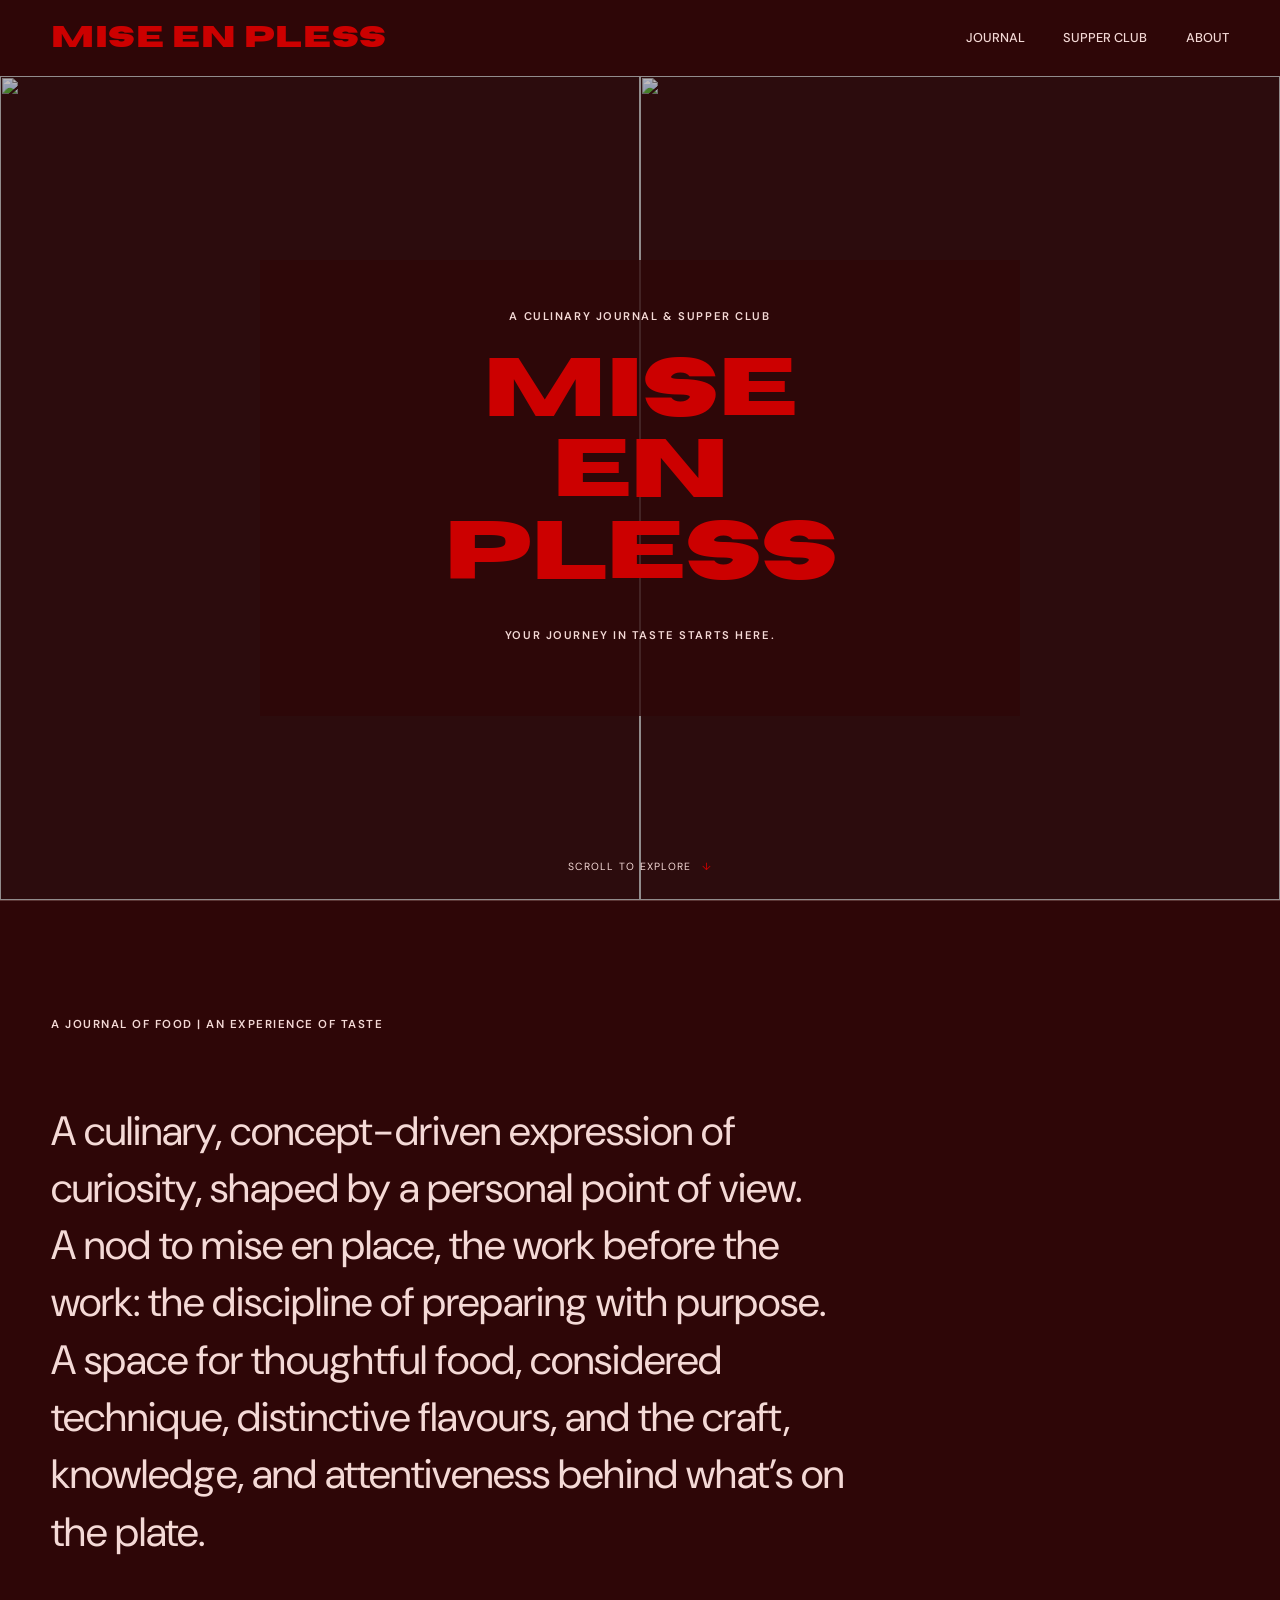
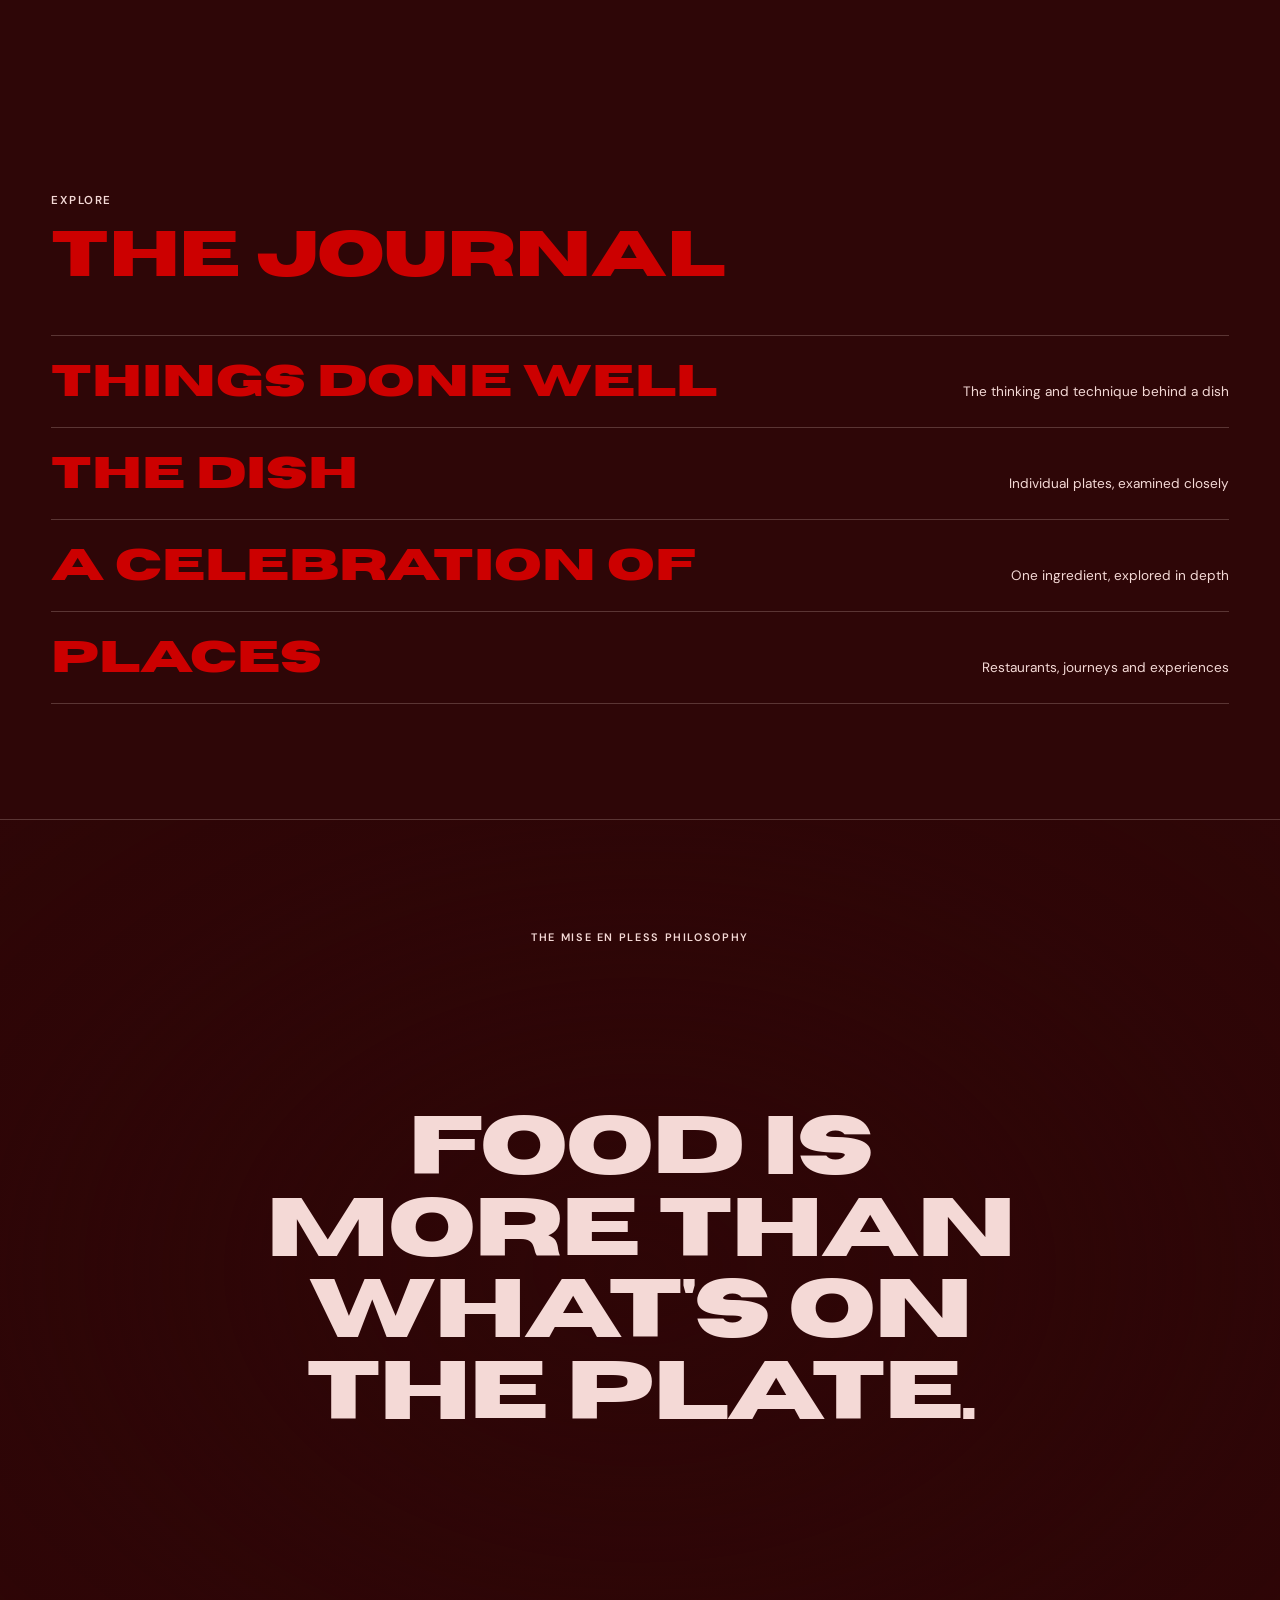
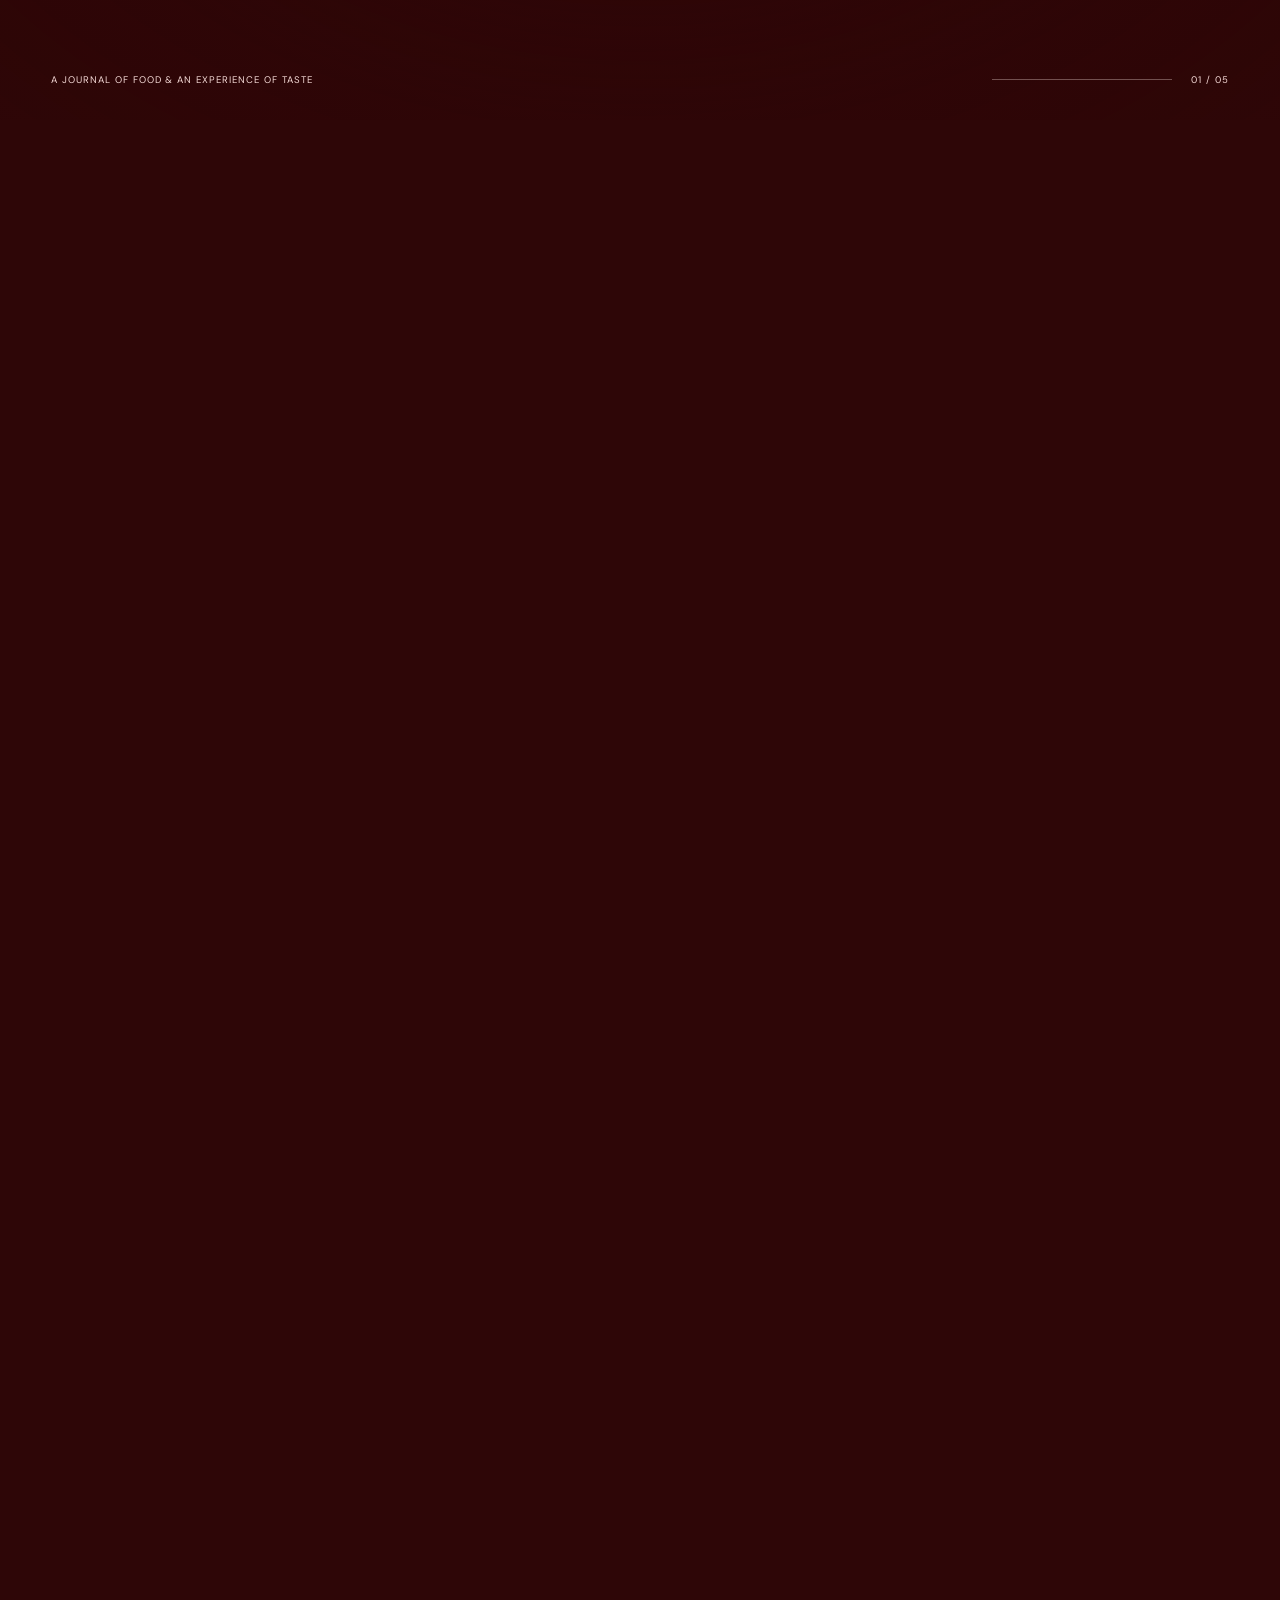
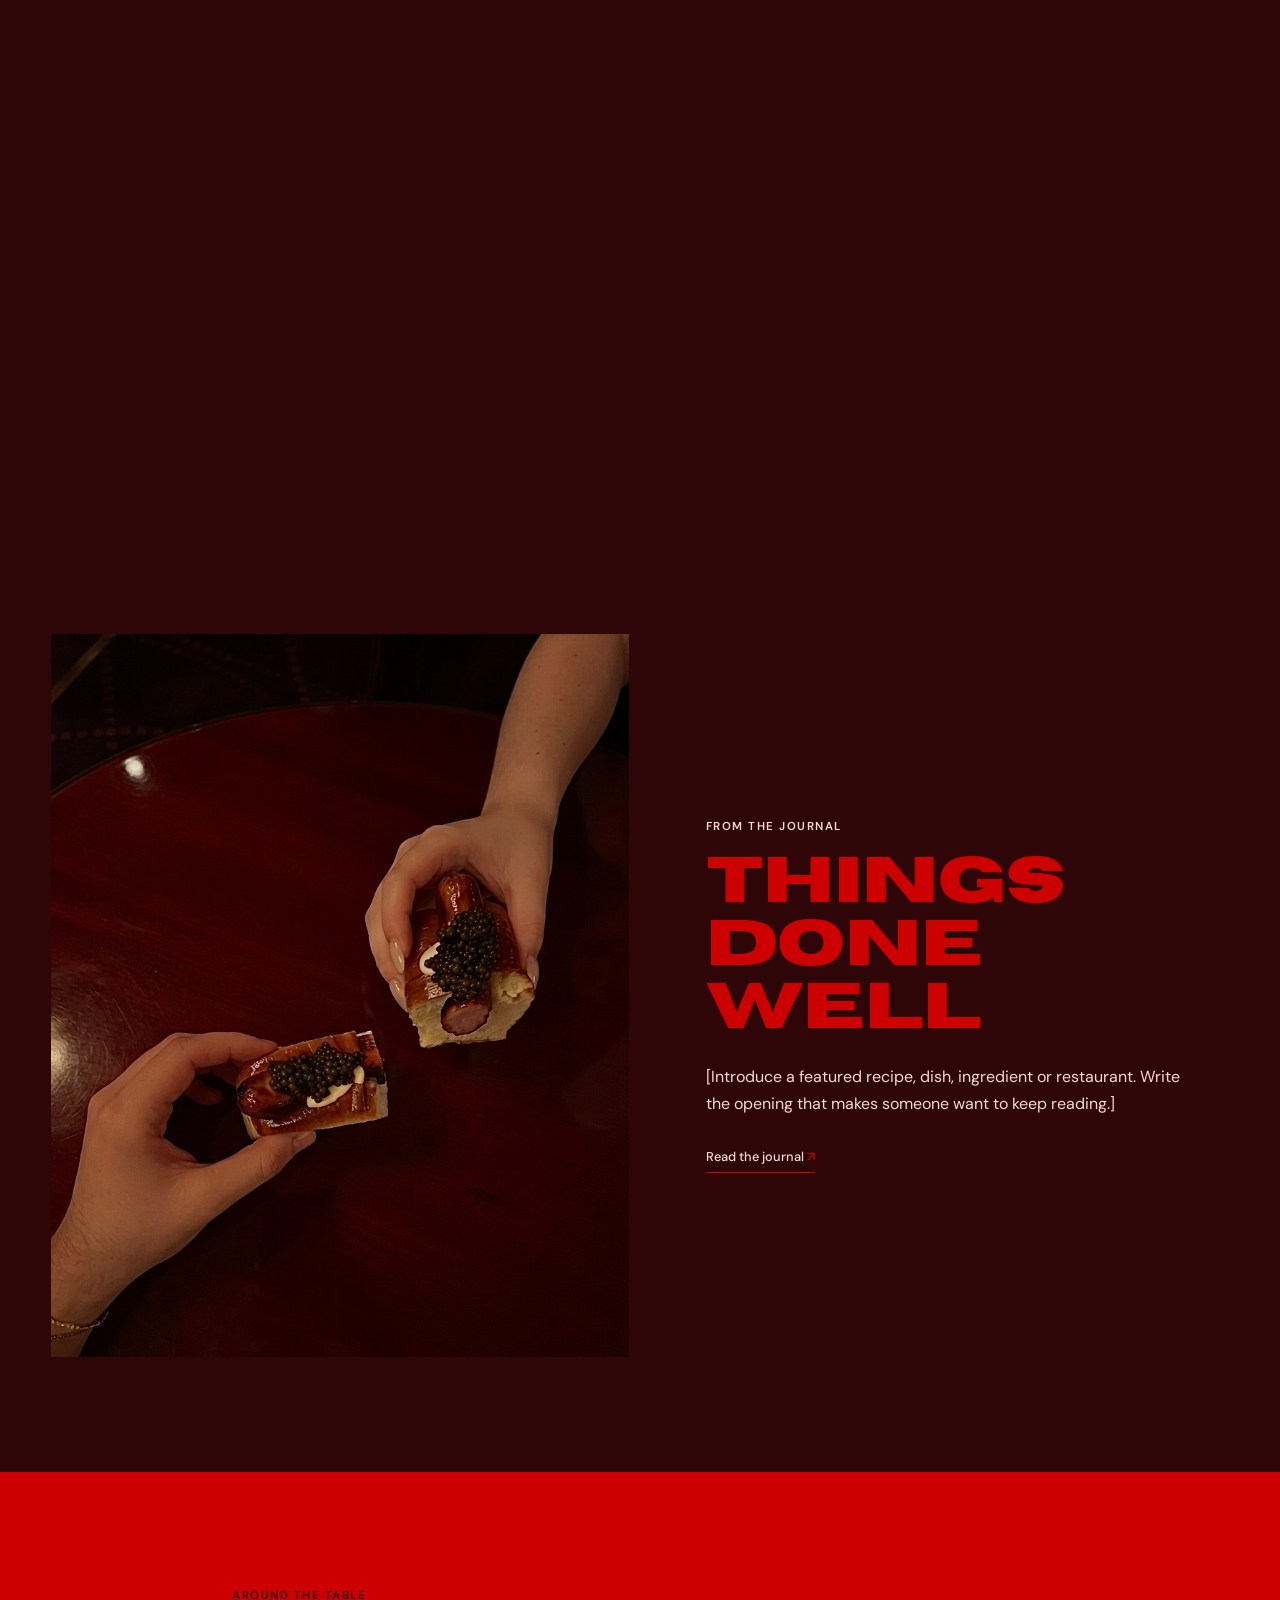
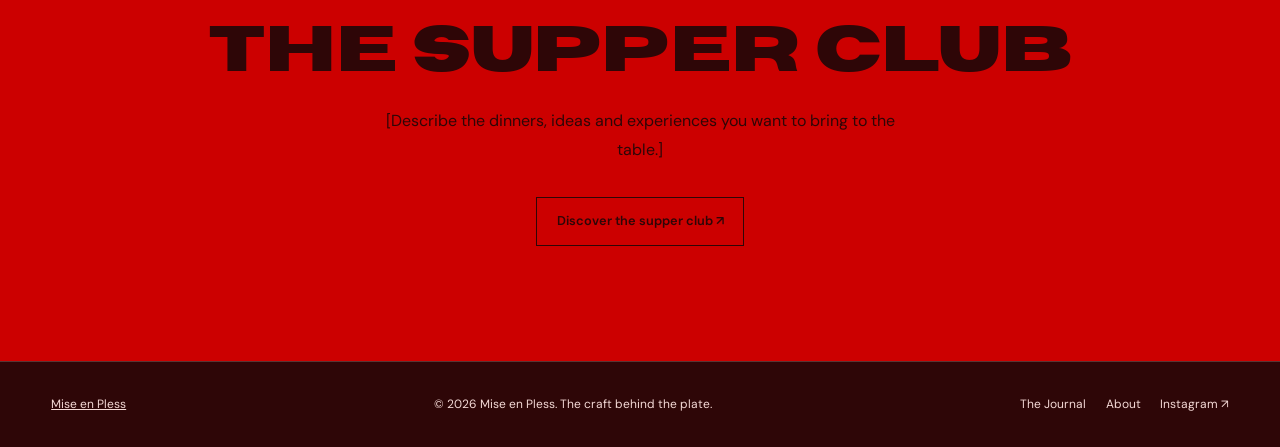
==== index.html @ 957a47e8 "Update index.html" ====
<!doctype html>
<html lang="en">
<head>
  <meta charset="utf-8">
  <meta name="viewport" content="width=device-width, initial-scale=1">

  <title>Mise en Pless</title>

  <meta
    name="description"
    content="A culinary journal and supper club exploring the craft, technique and ideas behind food."
  >

  <meta name="theme-color" content="#2E0607">

  <meta
    property="og:title"
    content="Mise en Pless | The craft behind the plate"
  >
  <meta
    property="og:description"
    content="A culinary journal and supper club exploring the craft, technique and ideas behind food."
  >
  <meta property="og:type" content="website">

  <link
    rel="preload"
    href="fonts/horizon.woff2"
    as="font"
    type="font/woff2"
    crossorigin
  >

  <link rel="stylesheet" href="css/style.css">
</head>


<body>
  <a class="skip" href="#main">Skip to content</a>

  <!-- HEADER -->
  <header class="bar">
    <a class="logo" href="index.html" aria-label="Mise en Pless home">
      MISE EN PLESS
    </a>
  
    <nav class="main-nav" id="main-navigation" aria-label="Main navigation">
      <a href="journal.html">JOURNAL</a>
      <a href="supper-club.html">SUPPER CLUB</a>
      <a href="about.html">ABOUT</a>
    </nav>
  
    <button
      class="menu-toggle"
      type="button"
      aria-expanded="false"
      aria-controls="main-navigation"
    >
      Menu <span class="menu-symbol" aria-hidden="true">+</span>
    </button>
  </header>

  <main id="main">

    <!-- HERO: TWO PHOTOGRAPHS + CENTRAL TEXT -->
  <section class="hero" aria-labelledby="hero-title">
  
    <div class="hero-gallery">
  
      <div class="hero-panel hero-panel--left">
        <!-- Replace with your first photograph -->
        <img
          src="images/hero-left.jpg"
          alt=""
          class="hero-image"
        >
      </div>
  
      <div class="hero-panel hero-panel--right">
        <!-- Replace with your second photograph -->
        <img
          src="images/hero-right.jpg"
          alt=""
          class="hero-image"
        >
      </div>
  
    </div>
  
    <div class="hero-overlay">
      <p class="eyebrow">A culinary journal & supper club</p>
  
      <h1 id="hero-title">
        MISE<br>
        EN<br>
        PLESS
      </h1>
  
      <!-- <p class="hero-description"> -->
      <p class="eyebrow">
        <br>
        <br>
        Your journey in taste starts here.
      </p>
    </div>
  
    <a class="hero-scroll" href="#explore" aria-label="Scroll to explore">
      SCROLL TO EXPLORE <span aria-hidden="true">↓</span>
    </a>
  
  </section>

    <!-- JOURNAL INTRODUCTION -->
    <section class="intro" id="explore">
      <p class="eyebrow">A journal of food | An experience of taste</p>

      <p class="lede">
        A culinary, concept-driven expression of curiosity, shaped by a personal point of view. <br>
        A nod to mise en place, the work before the work: the discipline of preparing with purpose. <br>
        A space for thoughtful food, considered technique, distinctive flavours, and the craft, knowledge, and attentiveness behind what’s on the plate.
      </p>
    </section>

    <!-- JOURNAL CATEGORIES -->
    <section class="journal-index" aria-label="Explore the journal">

      <div class="section-heading">
        <p class="eyebrow">Explore</p>
        <h2>The Journal</h2>
      </div>

      <ul class="pass">
        <li>
          <a href="journal.html">
            <strong>Things Done Well</strong>
            <em>The thinking and technique behind a dish</em>
          </a>
        </li>

        <li>
          <a href="journal.html">
            <strong>The Dish</strong>
            <em>Individual plates, examined closely</em>
          </a>
        </li>

        <li>
          <a href="journal.html">
            <strong>A Celebration Of…</strong>
            <em>One ingredient, explored in depth</em>
          </a>
        </li>

        <li>
          <a href="journal.html">
            <strong>Places</strong>
            <em>Restaurants, journeys and experiences</em>
          </a>
        </li>
      </ul>

    </section>


    <!-- MISE EN PLESS: SCROLL-DRIVEN STORY -->
    <section class="archive-story" id="food-philosophy">
      <div class="archive-story__sticky">
    
        <div class="archive-story__images" aria-hidden="true">
          <img class="archive-story__image image-1" src="images/story-01.jpg" alt="">
          <img class="archive-story__image image-2" src="images/story-02.jpg" alt="">
          <img class="archive-story__image image-3" src="images/story-03.jpg" alt="">
          <img class="archive-story__image image-4" src="images/story-04.jpg" alt="">
          <img class="archive-story__image image-5" src="images/story-05.jpg" alt="">
          <img class="archive-story__image image-6" src="images/story-06.jpg" alt="">
          <img class="archive-story__image image-7" src="images/story-07.jpg" alt="">
          <img class="archive-story__image image-8" src="images/story-08.jpg" alt="">
          <img class="archive-story__image image-9" src="images/story-09.jpg" alt="">
          <img class="archive-story__image image-10" src="images/story-10.jpg" alt="">
          <img class="archive-story__image image-11" src="images/story-11.jpg" alt="">
        </div>
    
        <div class="archive-story__shade"></div>
    
        <div class="archive-story__copy">
          <p class="archive-story__eyebrow">The MISE EN PLESS philosophy</p>
    
          <p class="archive-story__statement is-active">
            Food is more than<br>
            what's on the plate.
          </p>
    
          <p class="archive-story__statement">
            It's the thought behind<br>
            the process.
          </p>
    
          <p class="archive-story__statement">
            The extra effort,<br>
            or the lack thereof.
          </p>
    
          <p class="archive-story__statement">
            The things that turn<br>
            a meal into an experience
          </p>
    
          <p class="archive-story__statement archive-story__final">
            This is food,<br>
            <span>as an art form.</span>
          </p>
        </div>
    
        <div class="archive-story__progress">
          <span class="archive-story__progress-label">A JOURNAL OF FOOD & AN EXPERIENCE OF TASTE</span>
          <span class="archive-story__progress-track">
            <span class="archive-story__progress-fill"></span>
          </span>
          <span class="archive-story__progress-number">01 / 05</span>
        </div>
    
      </div>
    </section>



    <!-- FEATURED STORY -->
    <section class="feature" aria-labelledby="feature-title">

      <img
        class="feature-photo"
        src="images/feature-photo.jpg"
        alt="Description of your featured photograph"
      />

      <div class="feature-copy">
        <p class="eyebrow">From the journal</p>

        <h2 id="feature-title">Things Done Well</h2>

        <p>
          [Introduce a featured recipe, dish, ingredient or restaurant.
          Write the opening that makes someone want to keep reading.]
        </p>

        <a class="text-link" href="journal.html">
          Read the journal <span aria-hidden="true">↗</span>
        </a>
      </div>

    </section>

    <!-- SUPPER CLUB -->
    <section class="band" aria-labelledby="supper-title">

      <p class="eyebrow">Around the table</p>

      <h2 id="supper-title">The Supper Club</h2>

      <p>
        [Describe the dinners, ideas and experiences you want to bring
        to the table.]
      </p>

      <a class="band-link" href="supper-club.html">
        Discover the supper club <span aria-hidden="true">↗</span>
      </a>

    </section>

  </main>

  <!-- FOOTER -->
  <footer class="site-footer">

    <a class="footer-logo" href="index.html">Mise en Pless</a>

    <p>© 2026 Mise en Pless. The craft behind the plate.</p>

    <ul>
      <li><a href="journal.html">The Journal</a></li>
      <li><a href="about.html">About</a></li>
      <li>
        <a href="https://www.instagram.com/miseenpless"
           target="_blank"
           rel="noopener noreferrer">Instagram ↗</a>
      </li>
    </ul>

  </footer>

  <!-- COMPACT MENU INTERACTION -->
  <script>
    const menuButton = document.querySelector('.menu-toggle');
    const navigation = document.querySelector('.main-nav');

    menuButton.addEventListener('click', () => {
      const isOpen = menuButton.getAttribute('aria-expanded') === 'true';

      menuButton.setAttribute('aria-expanded', String(!isOpen));
      navigation.classList.toggle('is-open', !isOpen);

      menuButton.querySelector('.menu-symbol').textContent =
        isOpen ? '+' : '−';
    });

    navigation.querySelectorAll('a').forEach((link) => {
      link.addEventListener('click', () => {
        menuButton.setAttribute('aria-expanded', 'false');
        navigation.classList.remove('is-open');
        menuButton.querySelector('.menu-symbol').textContent = '+';
      });
    });

      (() => {
      const section = document.querySelector('.archive-story');
      if (!section) return;
    
      const images = [...section.querySelectorAll('.archive-story__image')];
      const statements = [...section.querySelectorAll('.archive-story__statement')];
      const progressFill = section.querySelector('.archive-story__progress-fill');
      const progressNumber = section.querySelector('.archive-story__progress-number');
    
      let ticking = false;
    
      function updateStory() {
        const rect = section.getBoundingClientRect();
        const scrollableDistance = section.offsetHeight - window.innerHeight;
    
        const progress = Math.max(
          0,
          Math.min(1, -rect.top / scrollableDistance)
        );
    
        // Reveal photographs progressively as the visitor scrolls.
        images.forEach((image, index) => {
          const start = index * 0.075;
          const reveal = Math.max(0, Math.min(1, (progress - start) / 0.2));
          const eased = reveal * reveal * (3 - 2 * reveal);
    
          image.style.opacity = eased.toFixed(3);
          image.style.filter = `blur(${(15 * (1 - eased)).toFixed(2)}px)`;
          image.style.transform = `scale(${(0.7 + 0.3 * eased).toFixed(3)})`;
        });
    
        // Transition between five pieces of editorial copy.
        const activeIndex = Math.min(
          statements.length - 1,
          Math.floor(progress * statements.length)
        );
    
        statements.forEach((statement, index) => {
          statement.classList.toggle('is-active', index === activeIndex);
        });
    
        progressFill.style.width = `${progress * 100}%`;
        progressNumber.textContent =
          `${String(activeIndex + 1).padStart(2, '0')} / ${String(statements.length).padStart(2, '0')}`;
    
        ticking = false;
      }
    
      function requestUpdate() {
        if (!ticking) {
          window.requestAnimationFrame(updateStory);
          ticking = true;
        }
      }
    
      window.addEventListener('scroll', requestUpdate, { passive: true });
      window.addEventListener('resize', requestUpdate);
      updateStory();
    })();
    
  </script>



</body>
</html>
---- css/style.css ----
/* ==========================================
   MISE EN PLESS
   Main stylesheet
   ========================================== */

/* TYPOGRAPHY */

@import url('https://fonts.googleapis.com/css2?family=DM+Sans:wght@400;500;600;700&display=swap');

@font-face {
  font-family: 'Horizon';
  src: url('../fonts/Horizon.woff2') format('woff2');
  font-weight: normal;
  font-style: normal;
  font-display: swap;
}

/* DESIGN TOKENS */

:root {
  --bg: #2E0607;
  --red: #CC0000;
  --ink: #F4D9D6;
  --deep: #1c0304;
  --line: rgba(244, 217, 214, .22);

  /* --display: 'Horizon', 'Arial Black', 'Helvetica Neue', Arial, sans-serif; */
  --display: 'Horizon', sans-serif;
  --text: 'DM Sans', sans-serif;

  --pad: clamp(1.25rem, 4vw, 3.5rem);
  --content-width: 1440px;
}

/* RESET */

* {
  box-sizing: border-box;
  margin: 0;
}

html {
  scroll-behavior: smooth;
  scroll-padding-top: 2rem;
}

body {
  background: var(--bg);
  color: var(--ink);
  font: 400 1rem/1.7 var(--text);
  -webkit-font-smoothing: antialiased;
}

body,
button,
input,
textarea {
  font-family: var(--text);
}

img {
  display: block;
  max-width: 100%;
  height: auto;
}

a {
  color: inherit;
}

button {
  color: inherit;
}

button,
a {
  -webkit-tap-highlight-color: transparent;
}

:focus-visible {
  outline: 2px solid var(--ink);
  outline-offset: 4px;
}

.skip {
  position: absolute;
  left: -9999px;
  top: 1rem;
  z-index: 20;
}

.skip:focus {
  left: var(--pad);
  padding: .5rem 1rem;
  background: var(--ink);
  color: var(--bg);
}

/* HEADINGS */

h1,
h2,
h3,
h4,
h5,
h6 {
  font-family: var(--display);
  color: var(--red);
  font-weight: 400;
  line-height: .98;
  letter-spacing: -.01em;
  text-transform: uppercase;
}

h1 {
  font-size: clamp(2.6rem, 7vw, 6.5rem);
}

h2 {
  font-size: clamp(1.8rem, 5vw, 4rem);
}

h3 {
  font-size: clamp(1.2rem, 2.4vw, 1.8rem);
}

p {
  max-width: 62ch;
}

p + p {
  margin-top: 1.1em;
}

.eyebrow {
  font-family: var(--text);
  font-size: .72rem;
  font-weight: 600;
  line-height: 1.5;
  letter-spacing: .13em;
  text-transform: uppercase;
  color: var(--ink);
}


/* ==========================================
   GENERAL SECTIONS
   ========================================== */

section:not(.hero) {
  padding: clamp(4rem, 9vw, 8rem) var(--pad);
}

.intro {
  display: flex;
  flex-direction: column;
  align-items: flex-start;
  gap: 1.5rem;

  border-top: 1px solid var(--line);
}

.intro .lede {
  max-width: 800px;

  font-family: var(--text);
  font-size: clamp(1.5rem, 3.2vw, 2.8rem);
  font-weight: 400;
  line-height: 1.4;
}

.section-heading {
  display: flex;
  flex-direction: column;
  align-items: flex-start;
  gap: 1rem;

  margin-bottom: 3rem;
}

.section-heading h2 {
  max-width: 100%;
}

/* ==========================================
   JOURNAL INDEX
   ========================================== */

.pass {
  list-style: none;
  padding: 0;
  border-top: 1px solid var(--line);
}

.pass a {
  display: grid;
  grid-template-columns: minmax(0, 1fr) minmax(0, auto);
  gap: 1.5rem;
  align-items: baseline;

  padding: 1.3rem 0;

  border-bottom: 1px solid var(--line);
  text-decoration: none;
}

.pass strong {
  font-family: var(--display);
  font-size: clamp(1.35rem, 3.6vw, 2.8rem);
  font-weight: 400;
  line-height: 1.1;
  text-transform: uppercase;
  color: var(--red);

  transition: padding .25s ease;
}

.pass em {
  max-width: 34ch;

  color: var(--ink);
  font-family: var(--text);
  font-size: .85rem;
  font-style: normal;
  text-align: right;
}

.pass a:hover strong {
  padding-left: .6rem;
}

/* ==========================================
   FEATURED STORY
   ========================================== */

.feature {
  display: grid;
  grid-template-columns: minmax(0, 1.05fr) minmax(0, .95fr);
  gap: clamp(2rem, 6vw, 6rem);
  align-items: center;
}

.feature-photo {
  position: relative;
  overflow: hidden;

  display: flex;
  align-items: flex-end;

  min-height: 300px;
  aspect-ratio: 4 / 5;

  background:
    linear-gradient(
      145deg,
      #481012,
      var(--deep)
    );

  border: 0;
}

.feature-copy {
  display: flex;
  flex-direction: column;
  align-items: flex-start;
}

.feature-copy h2 {
  margin-top: 1rem;
}

.feature-copy > p:not(.eyebrow) {
  margin-top: 1.5rem;
  max-width: 45ch;
}

.text-link {
  display: inline-block;
  margin-top: 1.8rem;
  padding-bottom: .25rem;

  border-bottom: 1px solid var(--red);

  font-size: .8rem;
  font-weight: 500;
  text-decoration: none;
}

.text-link span {
  color: var(--red);
}

/* ==========================================
   SUPPER CLUB BAND
   ========================================== */

.band {
  background: var(--red);
  color: var(--bg);
  text-align: center;
}

.band .eyebrow {
  color: var(--bg);
}

.band h2 {
  margin-top: 1rem;
  color: var(--bg);
}

.band > p:not(.eyebrow) {
  max-width: 48ch;
  margin: 1.5rem auto 0;

  font-family: var(--text);
  font-size: 1rem;
  line-height: 1.8;
}

.band-link {
  display: inline-block;
  margin-top: 2rem;
  padding: .8rem 1.2rem;

  border: 1px solid var(--bg);

  color: var(--bg);
  font-family: var(--text);
  font-size: .8rem;
  font-weight: 600;
  text-decoration: none;

  transition:
    background .2s ease,
    color .2s ease;
}

.band-link:hover {
  background: var(--bg);
  color: var(--ink);
}

/* ==========================================
   OTHER PAGES
   ========================================== */

.page-head {
  padding: clamp(3rem, 7vw, 6rem) var(--pad) 0;
}

.page-head h1 {
  font-size: clamp(2.2rem, 9vw, 8rem);
}

.page-head p {
  margin-top: 1.5rem;
  font-family: var(--text);
  font-size: 1.1rem;
}

.entries {
  display: grid;
  grid-template-columns: repeat(12, minmax(0, 1fr));
  gap: clamp(1.5rem, 4vw, 3.5rem) 2rem;
}

.entry {
  grid-column: span 4;
  text-decoration: none;
}

.entry .ph {
  aspect-ratio: 1;
  margin-bottom: 1rem;
}

.entry:nth-child(1) {
  grid-column: span 8;
}

.entry:nth-child(1) .ph {
  aspect-ratio: 16 / 10;
}

.entry:nth-child(4) {
  grid-column: 5 / -1;
}

.entry:nth-child(4) .ph {
  aspect-ratio: 16 / 9;
}

.entry span {
  font-family: var(--text);
  font-size: .8rem;
  font-style: normal;
  opacity: .8;
}

.entry h3 {
  margin: .3rem 0 .5rem;
}

.cols {
  columns: 2 20rem;
  column-gap: 4rem;
}

/* ==========================================
   FOOTER
   ========================================== */

.site-footer,
footer {
  border-top: 1px solid var(--line);

  display: flex;
  justify-content: space-between;
  align-items: center;
  flex-wrap: wrap;
  gap: 1.5rem;

  padding: 2rem var(--pad);

  font-family: var(--text);
  font-size: .75rem;
}

.site-footer > p,
footer > p {
  max-width: none;
}

.site-footer ul,
footer ul {
  display: flex;
  flex-wrap: wrap;
  gap: 1.2rem;

  list-style: none;
  padding: 0;
}

.site-footer ul a,
footer ul a {
  text-decoration: none;
}

.site-footer ul a:hover,
footer ul a:hover {
  color: var(--red);
}


/* ==========================================
   RESPONSIVE: TABLETS
   ========================================== */

@media (max-width: 900px) {
  .bar {
    gap: 1rem;
  }

  .main-nav {
    gap: 1rem;
  }

  .main-nav a {
    font-size: .7rem;
  }

  .hero-photo--left {
    left: 2%;
    width: 28vw;
  }

  .hero-photo--right {
    right: 2%;
    width: 28vw;
  }

  .hero-copy {
    width: min(100%, 540px);
  }

  .feature {
    gap: 2rem;
  }
}

/* ==========================================
   RESPONSIVE: MOBILE
   ========================================== */

@media (max-width: 650px) {
  .bar {
    min-height: 64px;
    padding-top: 1rem;
    padding-bottom: 1rem;
  }

  .logo {
    font-size: 3rem;
  }

  .menu-toggle {
    display: flex;
  }

  .main-nav {
    position: absolute;
    top: 100%;
    left: 0;
    right: 0;

    display: none;
    flex-direction: column;
    align-items: stretch;
    gap: 0;

    padding: .5rem var(--pad) 1.5rem;

    background: var(--bg);
    border-bottom: 1px solid var(--line);
  }

  .main-nav.is-open {
    display: flex;
  }

  .main-nav a {
    padding: .9rem 0;
    border-bottom: 1px solid var(--line);

    font-size: .85rem;
  }

  .main-nav a::after {
    display: none;
  }

  /* Mobile hero */

  .hero {
    min-height: 720px;
    min-height: min(800px, calc(100svh - 64px));

    padding: 2rem var(--pad) 4rem;
  }

  .hero-gallery {
    inset: 0;
  }

  .hero-photo--left {
    top: 5%;
    left: 4%;

    width: 42%;
    height: clamp(200px, 32vh, 310px);

    transform: rotate(-2deg);
  }

  .hero-photo--right {
    right: 4%;
    bottom: 9%;

    width: 42%;
    height: clamp(200px, 32vh, 310px);

    transform: rotate(2deg);
  }

  .hero-copy {
    width: 100%;
    margin: auto;
    padding: 2rem .25rem;

    background: rgba(46, 6, 7, .92);
  }

  .hero-copy .eyebrow {
    margin-bottom: 1.2rem;
    font-size: .65rem;
  }

  .hero-copy h1 {
    font-size: clamp(2.3rem, 10vw, 4rem);
    line-height: 1;
  }

  .hero-description {
    max-width: 320px;
    margin-top: 1.2rem;
    font-size: .85rem;
  }

  .hero-signature {
    font-size: .6rem;
  }

  .hero-scroll {
    bottom: 1.2rem;
  }

  /* Content sections */

  section:not(.hero) {
    padding: 4rem var(--pad);
  }

  .intro .lede {
    font-size: clamp(1.4rem, 6vw, 2rem);
  }

  .section-heading {
    margin-bottom: 2rem;
  }

  .pass a {
    grid-template-columns: minmax(0, 1fr);
    gap: .45rem;
    padding: 1.2rem 0;
  }

  .pass strong {
    font-size: clamp(1.4rem, 6vw, 2.3rem);
  }

  .pass em {
    max-width: none;
    text-align: left;
    font-size: .8rem;
  }

  .feature {
    grid-template-columns: minmax(0, 1fr);
    gap: 2rem;
  }

  .feature-photo {
    min-height: 280px;
    aspect-ratio: 4 / 5;
  }

  .feature-copy h2 {
    font-size: clamp(1.8rem, 8vw, 3rem);
  }

  .entries {
    grid-template-columns: minmax(0, 1fr);
  }

  .entry,
  .entry:nth-child(1),
  .entry:nth-child(4) {
    grid-column: 1 / -1;
  }

  .entry:nth-child(1) .ph,
  .entry:nth-child(4) .ph {
    aspect-ratio: 4 / 3;
  }

  .page-head h1 {
    font-size: clamp(2.5rem, 12vw, 5rem);
  }

  .cols {
    columns: 1;
  }

  .site-footer,
  footer {
    align-items: flex-start;
    flex-direction: column;
    gap: 1.2rem;
  }
}

/* ==========================================
   ACCESSIBILITY: REDUCED MOTION
   ========================================== */

@media (prefers-reduced-motion: reduce) {
  *,
  *::before,
  *::after {
    scroll-behavior: auto !important;
    animation: none !important;
    transition: none !important;
  }
}



/* ==========================================
   HEADER AND NAVIGATION
   ========================================== */

.bar {
  position: relative;
  z-index: 20;
  display: grid;
  grid-template-columns: 1fr auto;
  align-items: center;
  gap: 2rem;
  min-height: 76px;
  padding: 1.25rem var(--pad);
  background: var(--bg);
}

.bar .logo,
.bar .footer-logo {
  justify-self: start;
  color: var(--red);
  font-family: 'Horizon', sans-serif;
  font-size: 1.8rem;
  font-weight: 400;
  line-height: 1;
  letter-spacing: .02em;
  text-decoration: none;
  text-transform: uppercase;
  white-space: nowrap;
}

.bar .main-nav {
  display: flex;
  align-items: center;
  justify-content: flex-end;
  gap: clamp(1.25rem, 3vw, 3rem);
}

.bar .main-nav a {
  position: relative;
  color: var(--ink);
  font-family: var(--text);
  font-size: .8rem;
  font-weight: 500;
  line-height: 1.4;
  text-decoration: none;
  white-space: nowrap;
  transition: color .2s ease;
}

.bar .main-nav a::after {
  content: '';
  position: absolute;
  left: 0;
  bottom: -.3rem;
  width: 100%;
  height: 1px;
  background: var(--red);
  transform: scaleX(0);
  transform-origin: left;
  transition: transform .2s ease;
}

.bar .main-nav a:hover {
  color: var(--red);
}

.bar .main-nav a:hover::after {
  transform: scaleX(1);
}

.bar .menu-toggle {
  display: none;
  justify-self: end;
  align-items: center;
  gap: .6rem;
  padding: .25rem 0;
  border: 0;
  background: transparent;
  color: var(--ink);
  font-family: var(--text);
  font-size: .8rem;
  cursor: pointer;
}

.bar .menu-symbol {
  color: var(--red);
  font-size: 1.2rem;
}

/* ==========================================
   FULL-BLEED SPLIT-PHOTO HERO
   ========================================== */

.hero {
  position: relative;
  isolation: isolate;
  display: grid;
  place-items: center;
  width: 100%;
  height: calc(100svh - 76px);
  min-height: 560px;
  margin: 0;
  padding: 0;
  overflow: hidden;
  background: var(--bg);
}

.hero .hero-gallery {
  position: absolute;
  inset: 0;
  z-index: 0;
  display: grid;
  grid-template-columns: 1fr 1fr;
  gap: 0;
  width: 100%;
  height: 100%;
  pointer-events: none;
}

.hero .hero-panel {
  position: relative;
  min-width: 0;
  min-height: 0;
  width: 100%;
  height: 100%;
  overflow: hidden;
  background: #351012;
}

.hero .hero-panel--left,
.hero .hero-panel--right {
  inset: auto;
  border: 0;
  border-radius: 0;
  transform: none;
}

.hero .hero-image {
  display: block;
  width: 100%;
  height: 100%;
  max-width: none;
  object-fit: cover;
  object-position: center;
  border: 0;
  border-radius: 0;
}

.hero .hero-gallery::after {
  content: '';
  position: absolute;
  inset: 0;
  background: rgba(20, 0, 2, .27);
  pointer-events: none;
}

.hero .hero-overlay {
  position: relative;
  z-index: 2;
  display: flex;
  flex-direction: column;
  align-items: center;
  justify-content: center;
  width: min(90%, 760px);
  padding: clamp(1.5rem, 4vw, 3rem);
  text-align: center;
  background: rgba(46, 6, 7, .78);
}

.hero .hero-overlay .eyebrow {
  margin-bottom: 1.5rem;
  color: var(--ink);
  font-family: var(--text);
  font-size: .7rem;
  font-weight: 600;
  letter-spacing: .14em;
  text-transform: uppercase;
}

.hero .hero-overlay h1 {
  max-width: 100%;
  color: var(--red);
  font-family: 'Horizon', sans-serif;
  font-size: clamp(2.5rem, 6.5vw, 6rem);
  font-weight: 400;
  line-height: .98;
  letter-spacing: -.015em;
  text-transform: uppercase;
}

.hero .hero-description {
  max-width: 42ch;
  margin-top: 1.5rem;
  color: var(--ink);
  font-family: var(--text);
  font-size: clamp(.9rem, 1.3vw, 1.05rem);
  line-height: 1.8;
}

.hero .hero-scroll {
  position: absolute;
  z-index: 3;
  left: 50%;
  bottom: 1.5rem;
  transform: translateX(-50%);
  display: flex;
  align-items: center;
  gap: .65rem;
  color: var(--ink);
  font-family: var(--text);
  font-size: .65rem;
  letter-spacing: .12em;
  text-decoration: none;
  white-space: nowrap;
}

.hero .hero-scroll span {
  color: var(--red);
}

/* ==========================================
   RESPONSIVE HEADER AND HERO
   ========================================== */

@media (max-width: 900px) {
  .bar {
    gap: 1rem;
  }

  .bar .main-nav {
    gap: 1rem;
  }

  .bar .main-nav a {
    font-size: .72rem;
  }
}

@media (max-width: 650px) {
  .bar {
    grid-template-columns: 1fr auto;
    min-height: 64px;
    padding: 1rem var(--pad);
  }

  .bar .logo {
    font-size: 1.2rem;
  }

  .bar .menu-toggle {
    display: flex;
  }

  .bar .main-nav {
    position: absolute;
    top: 100%;
    left: 0;
    right: 0;
    display: none;
    flex-direction: column;
    align-items: stretch;
    gap: 0;
    padding: .5rem var(--pad) 1rem;
    background: var(--bg);
    border-bottom: 1px solid var(--line);
  }

  .bar .main-nav.is-open {
    display: flex;
  }

  .bar .main-nav a {
    padding: .85rem 0;
    border-bottom: 1px solid var(--line);
    font-size: .8rem;
  }

  .bar .main-nav a::after {
    display: none;
  }

  .hero {
    height: calc(100svh - 64px);
    min-height: 520px;
  }

  .hero .hero-gallery {
    grid-template-columns: 1fr 1fr;
  }

  .hero .hero-overlay {
    width: 90%;
    padding: 1.5rem 1rem;
    background: rgba(46, 6, 7, .82);
  }

  .hero .hero-overlay .eyebrow {
    margin-bottom: 1rem;
    font-size: .58rem;
  }

  .hero .hero-overlay h1 {
    font-size: clamp(2rem, 8vw, 3.5rem);
  }

  .hero .hero-description {
    margin-top: 1rem;
    font-size: .82rem;
  }

  .hero .hero-scroll {
    bottom: 1rem;
    font-size: .58rem;
  }
}

@media (prefers-reduced-motion: reduce) {
  .hero *,
  .bar * {
    animation: none !important;
    transition: none !important;
  }
}


/* ==========================================
   MISE EN PLESS — STICKY STORYTELLING
   ========================================== */

.archive-story {
  position: relative;
  height: 500vh;
  padding: 0 !important;
  background: var(--bg);
  border-top: 1px solid var(--line);
}

.archive-story__sticky {
  position: sticky;
  top: 0;
  width: 100%;
  height: 100svh;
  min-height: 560px;
  overflow: hidden;
  isolation: isolate;
  background: var(--bg);
}

.archive-story__images,
.archive-story__shade {
  position: absolute;
  inset: 0;
}

.archive-story__images {
  z-index: -1;
}

.archive-story__shade {
  z-index: 0;
  pointer-events: none;
  background: radial-gradient(
    ellipse at center,
    rgba(46, 6, 7, .94) 0%,
    rgba(46, 6, 7, .68) 30%,
    rgba(46, 6, 7, .22) 72%,
    rgba(46, 6, 7, .12) 100%
  );
}

.archive-story__image {
  position: absolute;
  display: block;
  width: clamp(130px, 22vw, 310px);
  height: clamp(170px, 29vw, 390px);
  object-fit: cover;
  border: 1px solid rgba(244, 217, 214, .18);
  opacity: 0;
  filter: blur(15px);
  transform: scale(.7);
  will-change: opacity, transform, filter;
}

/* Image composition: photographs surround the text */

.archive-story__image.image-1 {
  top: 5%;
  left: 5%;
}

.archive-story__image.image-2 {
  top: 9%;
  right: 8%;
}

.archive-story__image.image-3 {
  bottom: 5%;
  left: 17%;
}

.archive-story__image.image-4 {
  right: 15%;
  bottom: 4%;
}

.archive-story__image.image-5 {
  top: 38%;
  left: -2%;
  width: clamp(115px, 16vw, 220px);
  height: clamp(150px, 21vw, 285px);
}

.archive-story__image.image-6 {
  top: 34%;
  right: -2%;
  width: clamp(115px, 16vw, 220px);
  height: clamp(150px, 21vw, 285px);
}

.archive-story__image.image-7 {
  top: 3%;
  left: 40%;
  width: clamp(100px, 13vw, 180px);
  height: clamp(130px, 18vw, 245px);
}

.archive-story__image.image-8 {
  right: 36%;
  bottom: -8%;
  width: clamp(120px, 18vw, 245px);
  height: clamp(150px, 23vw, 310px);
}

.archive-story__image.image-9 {
  top: 18%;
  left: 23%;
  width: clamp(105px, 15vw, 205px);
  height: clamp(135px, 19vw, 260px);
}

.archive-story__image.image-10 {
  right: 23%;
  bottom: 16%;
  width: clamp(105px, 15vw, 205px);
  height: clamp(135px, 19vw, 260px);
}

.archive-story__image.image-11 {
  top: 43%;
  left: 42%;
  width: clamp(110px, 17vw, 230px);
  height: clamp(145px, 22vw, 300px);
}

.archive-story__copy {
  position: absolute;
  z-index: 2;
  inset: 0;
  display: grid;
  place-items: center;
  padding: 5rem var(--pad);
  text-align: center;
  pointer-events: none;
}

.archive-story__eyebrow {
  position: absolute;
  top: 12%;
  left: 50%;
  width: 90%;
  transform: translateX(-50%);
  color: var(--ink);
  font-family: var(--text);
  font-size: .68rem;
  font-weight: 600;
  letter-spacing: .15em;
  text-transform: uppercase;
}

.archive-story__statement {
  position: absolute;
  top: 50%;
  left: 50%;
  width: min(88%, 900px);
  margin: 0;
  color: var(--ink);
  font-family: var(--display);
  font-size: clamp(2.5rem, 6.5vw, 6.5rem);
  line-height: .98;
  letter-spacing: -.025em;
  text-transform: uppercase;
  text-wrap: balance;
  opacity: 0;
  visibility: hidden;
  transform: translate(-50%, calc(-50% + 25px));
  transition:
    opacity .35s ease,
    transform .5s ease,
    visibility .35s;
}

.archive-story__statement.is-active {
  opacity: 1;
  visibility: visible;
  transform: translate(-50%, -50%);
}

.archive-story__final {
  color: var(--ink);
}

.archive-story__final span {
  color: var(--red);
}

/* Bottom progress indicator */

.archive-story__progress {
  position: absolute;
  z-index: 3;
  right: var(--pad);
  bottom: 2rem;
  left: var(--pad);
  display: grid;
  grid-template-columns: 1fr minmax(80px, 180px) auto;
  align-items: center;
  gap: 1.2rem;
  color: var(--ink);
  font-family: var(--text);
  font-size: .6rem;
  letter-spacing: .1em;
}

.archive-story__progress-track {
  height: 1px;
  overflow: hidden;
  background: rgba(244, 217, 214, .35);
}

.archive-story__progress-fill {
  display: block;
  width: 0%;
  height: 100%;
  background: var(--red);
}

.archive-story__progress-number {
  white-space: nowrap;
}

/* Mobile */

@media (max-width: 650px) {
  .archive-story {
    height: 450vh;
  }

  .archive-story__sticky {
    min-height: 500px;
  }

  .archive-story__image {
    width: 36vw;
    height: 27vh;
  }

  .archive-story__image.image-1 {
    top: 10%;
    left: 2%;
  }

  .archive-story__image.image-2 {
    top: 12%;
    right: 2%;
  }

  .archive-story__image.image-3 {
    bottom: 12%;
    left: 4%;
  }

  .archive-story__image.image-4 {
    right: 4%;
    bottom: 10%;
  }

  .archive-story__image.image-5 {
    top: 38%;
    left: -9%;
    width: 30vw;
    height: 22vh;
  }

  .archive-story__image.image-6 {
    top: 40%;
    right: -9%;
    width: 30vw;
    height: 22vh;
  }

  .archive-story__image.image-7 {
    top: 2%;
    left: 39%;
    width: 25vw;
    height: 19vh;
  }

  .archive-story__image.image-8 {
    right: 35%;
    bottom: -5%;
    width: 30vw;
    height: 22vh;
  }

  .archive-story__image.image-9 {
    top: 23%;
    left: 17%;
    width: 28vw;
    height: 21vh;
  }

  .archive-story__image.image-10 {
    right: 15%;
    bottom: 22%;
    width: 28vw;
    height: 21vh;
  }

  .archive-story__image.image-11 {
    top: 44%;
    left: 37%;
    width: 29vw;
    height: 22vh;
  }

  .archive-story__shade {
    background: radial-gradient(
      ellipse at center,
      rgba(46, 6, 7, .95) 0%,
      rgba(46, 6, 7, .72) 43%,
      rgba(46, 6, 7, .2) 100%
    );
  }

  .archive-story__eyebrow {
    top: 13%;
    font-size: .55rem;
  }

  .archive-story__statement {
    width: 94%;
    font-size: clamp(2.15rem, 9vw, 3.8rem);
  }

  .archive-story__progress {
    bottom: 1.2rem;
    grid-template-columns: 1fr auto;
    gap: .8rem;
  }

  .archive-story__progress-track {
    grid-column: 1 / -1;
    grid-row: 2;
  }
}

@media (prefers-reduced-motion: reduce) {
  .archive-story__statement {
    transition: none;
  }
}
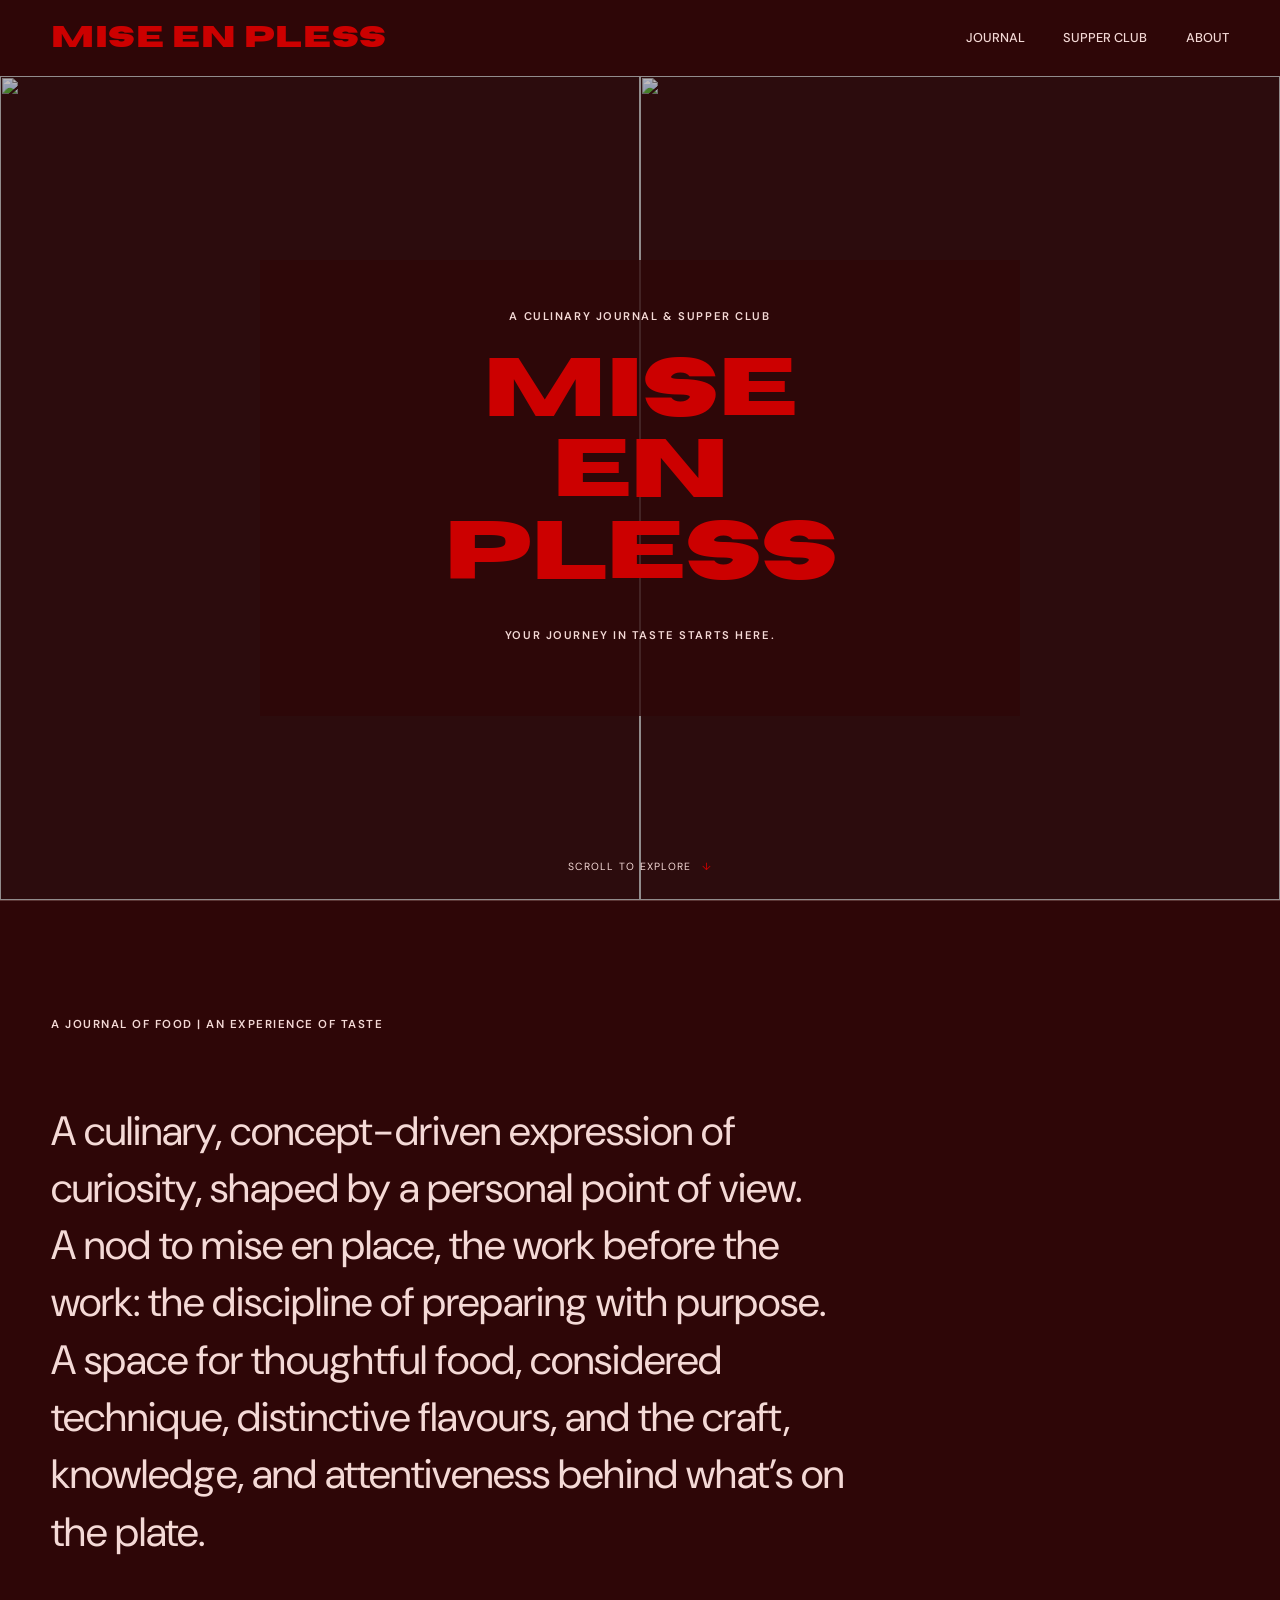
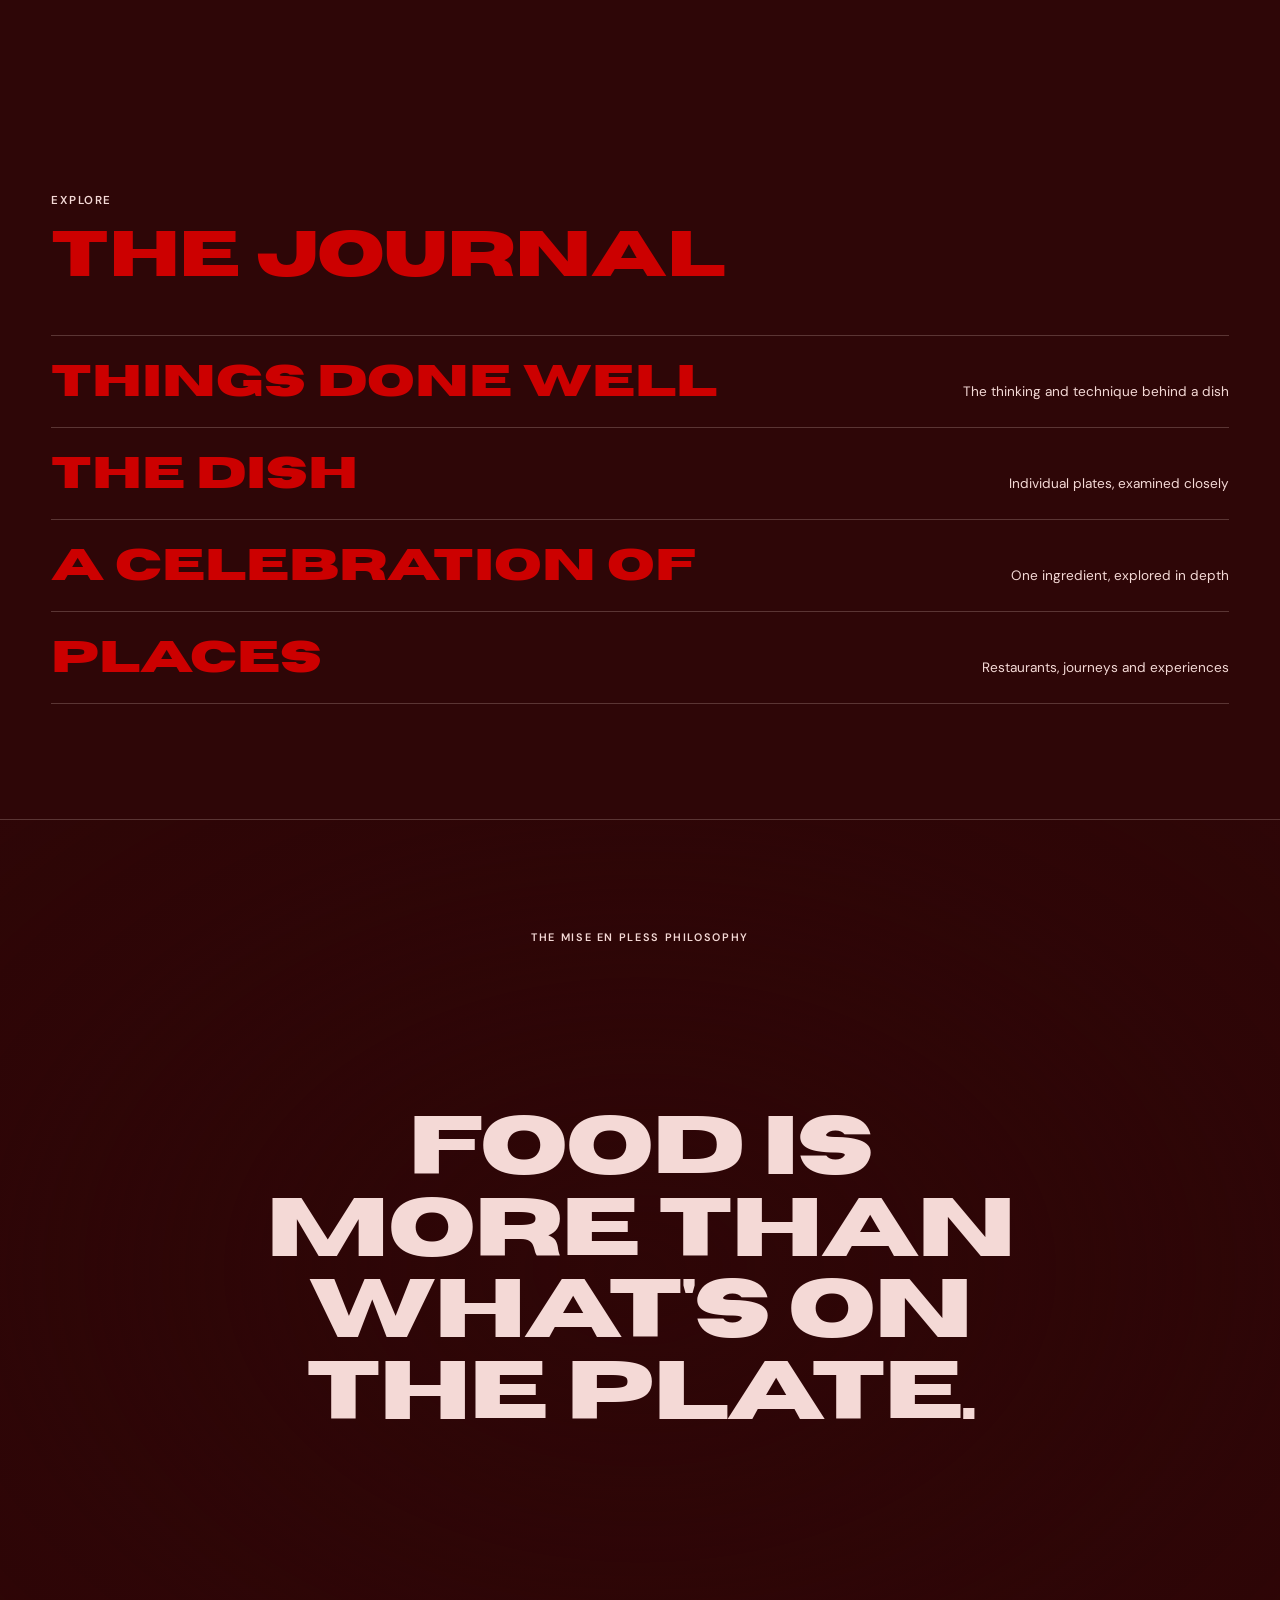
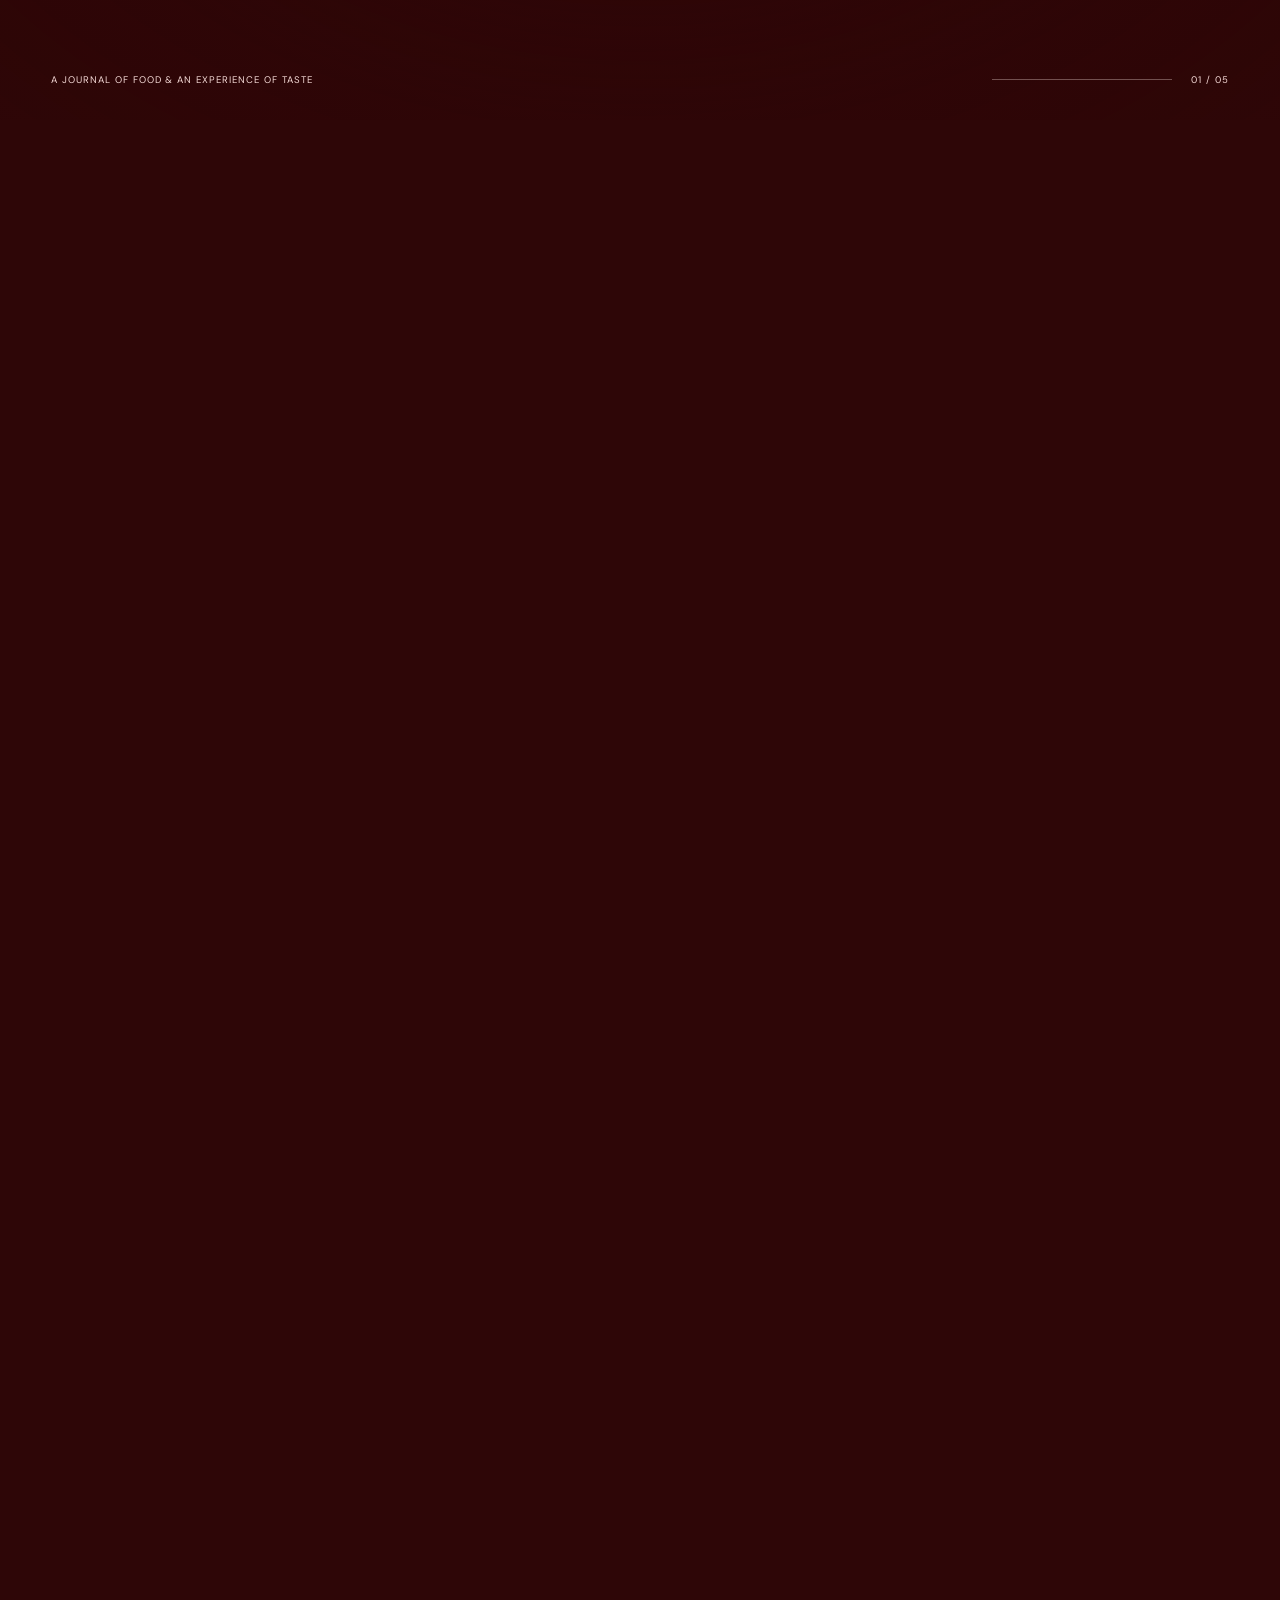
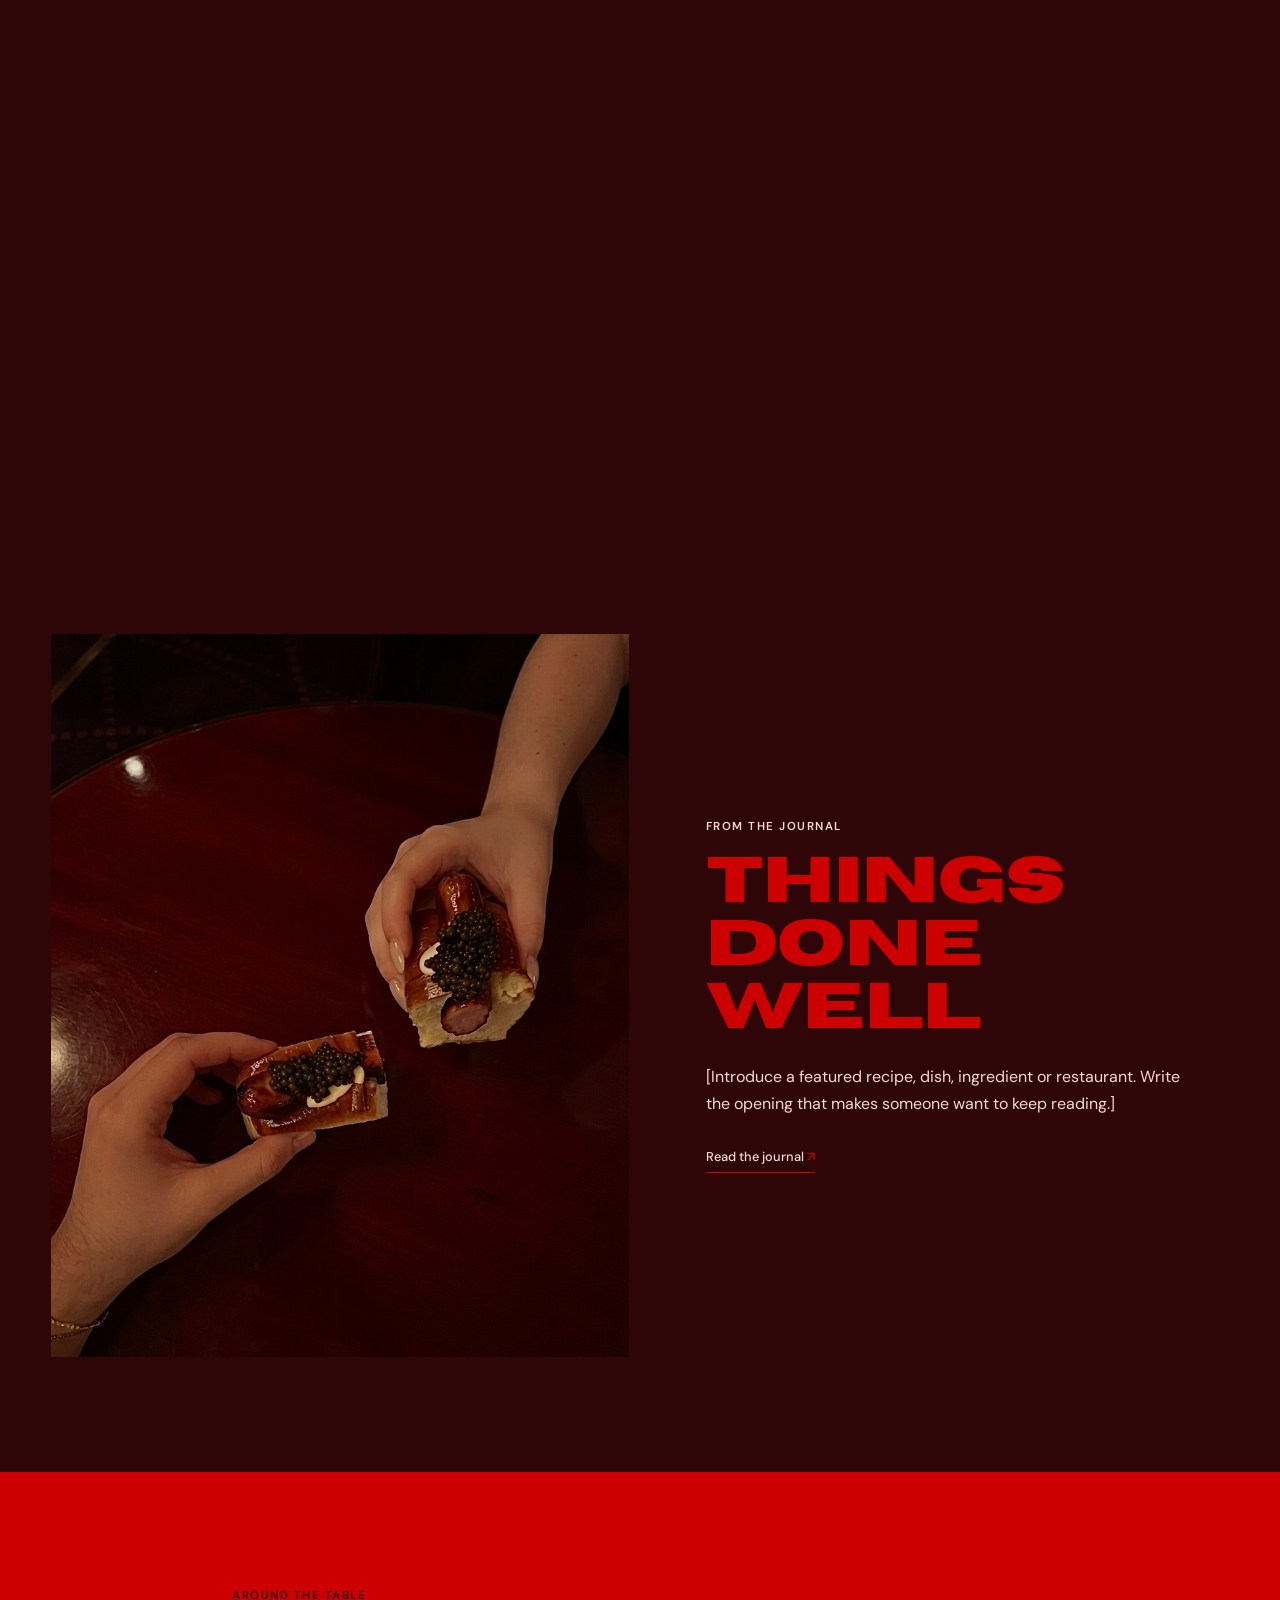
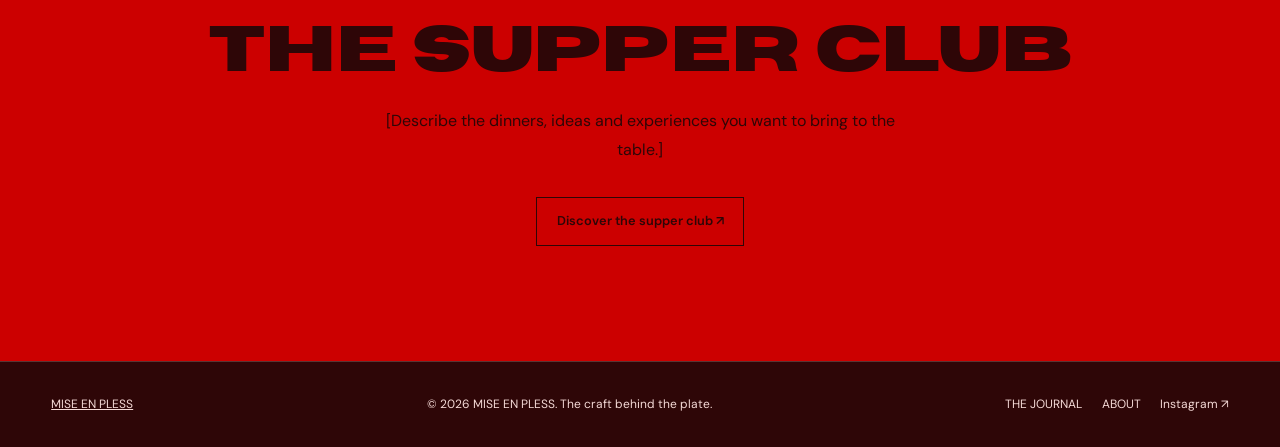
==== commit 03e054ea: "Update index.html" ====
--- a/index.html
+++ b/index.html
@@ -4,7 +4,7 @@
   <meta charset="utf-8">
   <meta name="viewport" content="width=device-width, initial-scale=1">
 
-  <title>Mise en Pless</title>
+  <title>MISE EN PLESS</title>
 
   <meta
     name="description"
@@ -15,7 +15,7 @@
 
   <meta
     property="og:title"
-    content="Mise en Pless | The craft behind the plate"
+    content="MISE EN PLESS | The craft behind the plate"
   >
   <meta
     property="og:description"
@@ -273,13 +273,13 @@
   <!-- FOOTER -->
   <footer class="site-footer">
 
-    <a class="footer-logo" href="index.html">Mise en Pless</a>
-
-    <p>© 2026 Mise en Pless. The craft behind the plate.</p>
+    <a class="footer-logo" href="index.html">MISE EN PLESS</a>
+
+    <p>© 2026 MISE EN PLESS. The craft behind the plate.</p>
 
     <ul>
-      <li><a href="journal.html">The Journal</a></li>
-      <li><a href="about.html">About</a></li>
+      <li><a href="journal.html">THE JOURNAL</a></li>
+      <li><a href="about.html">ABOUT</a></li>
       <li>
         <a href="https://www.instagram.com/miseenpless"
            target="_blank"
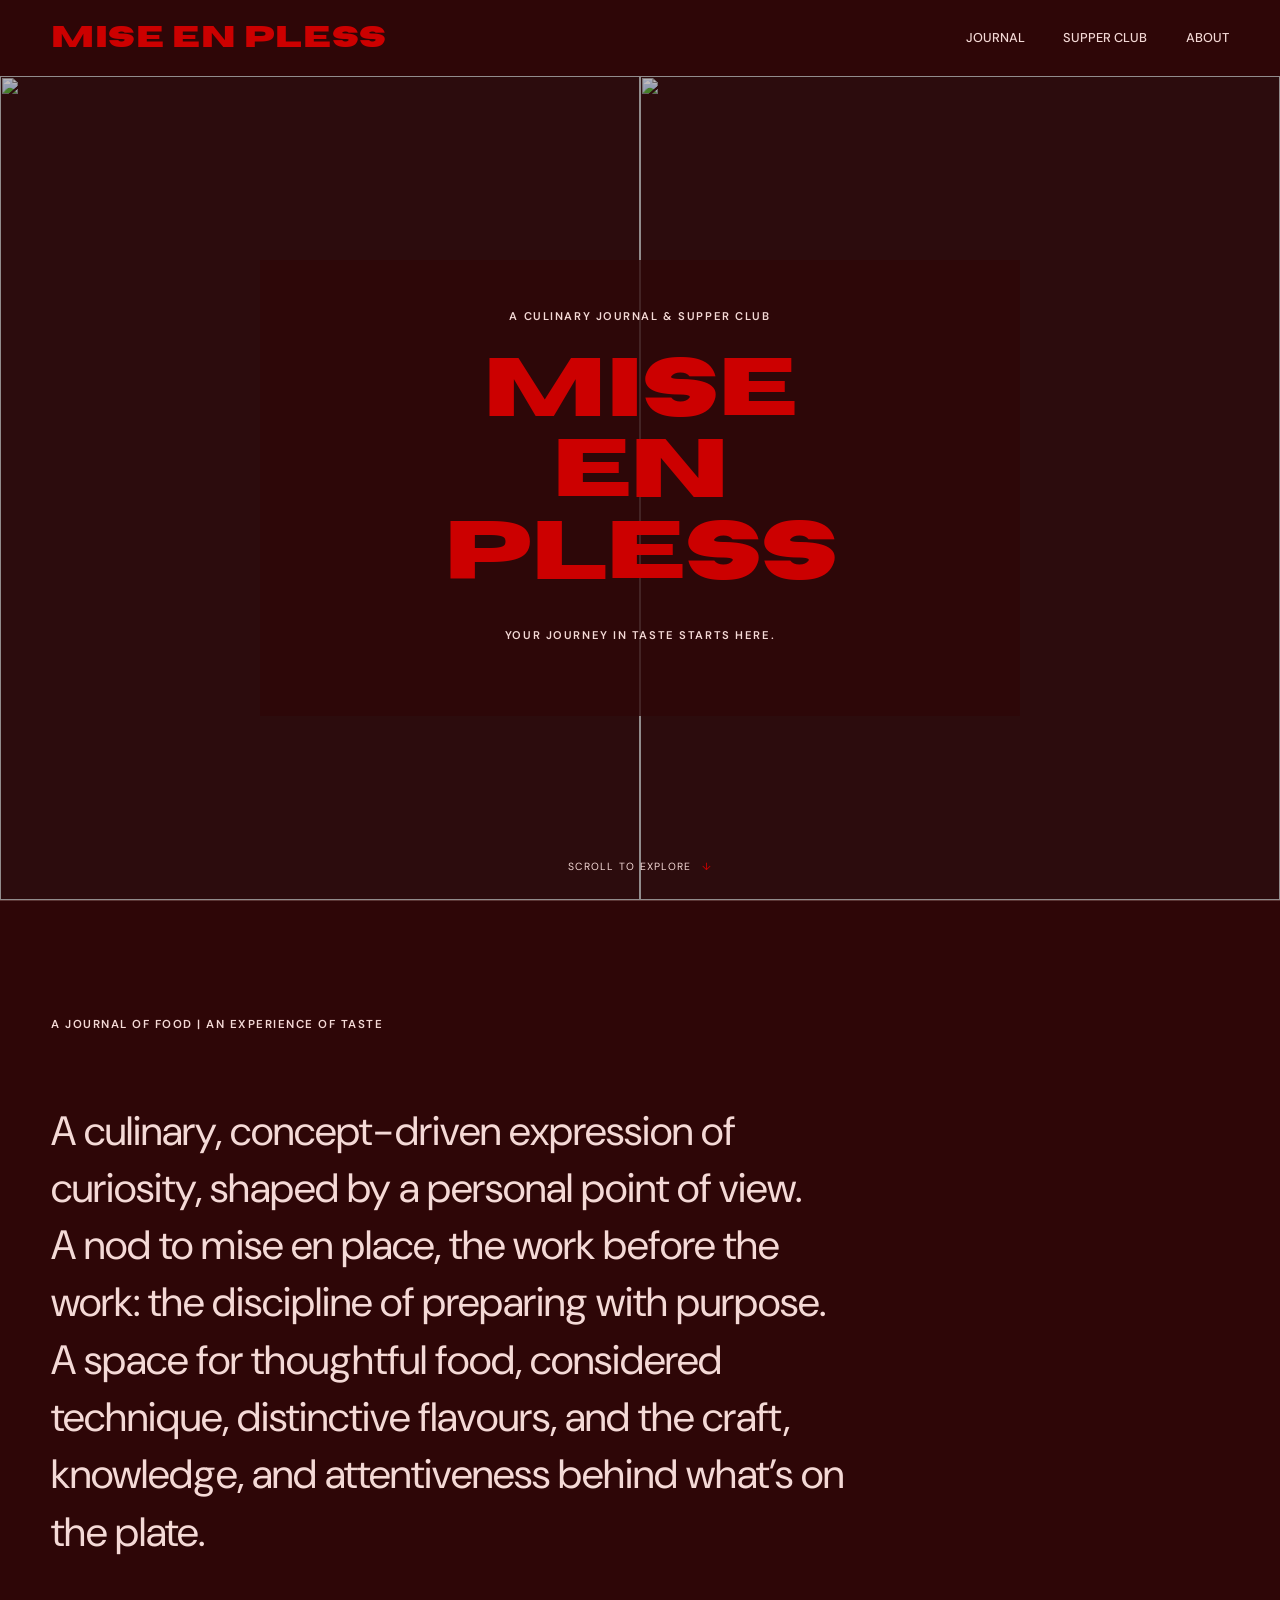
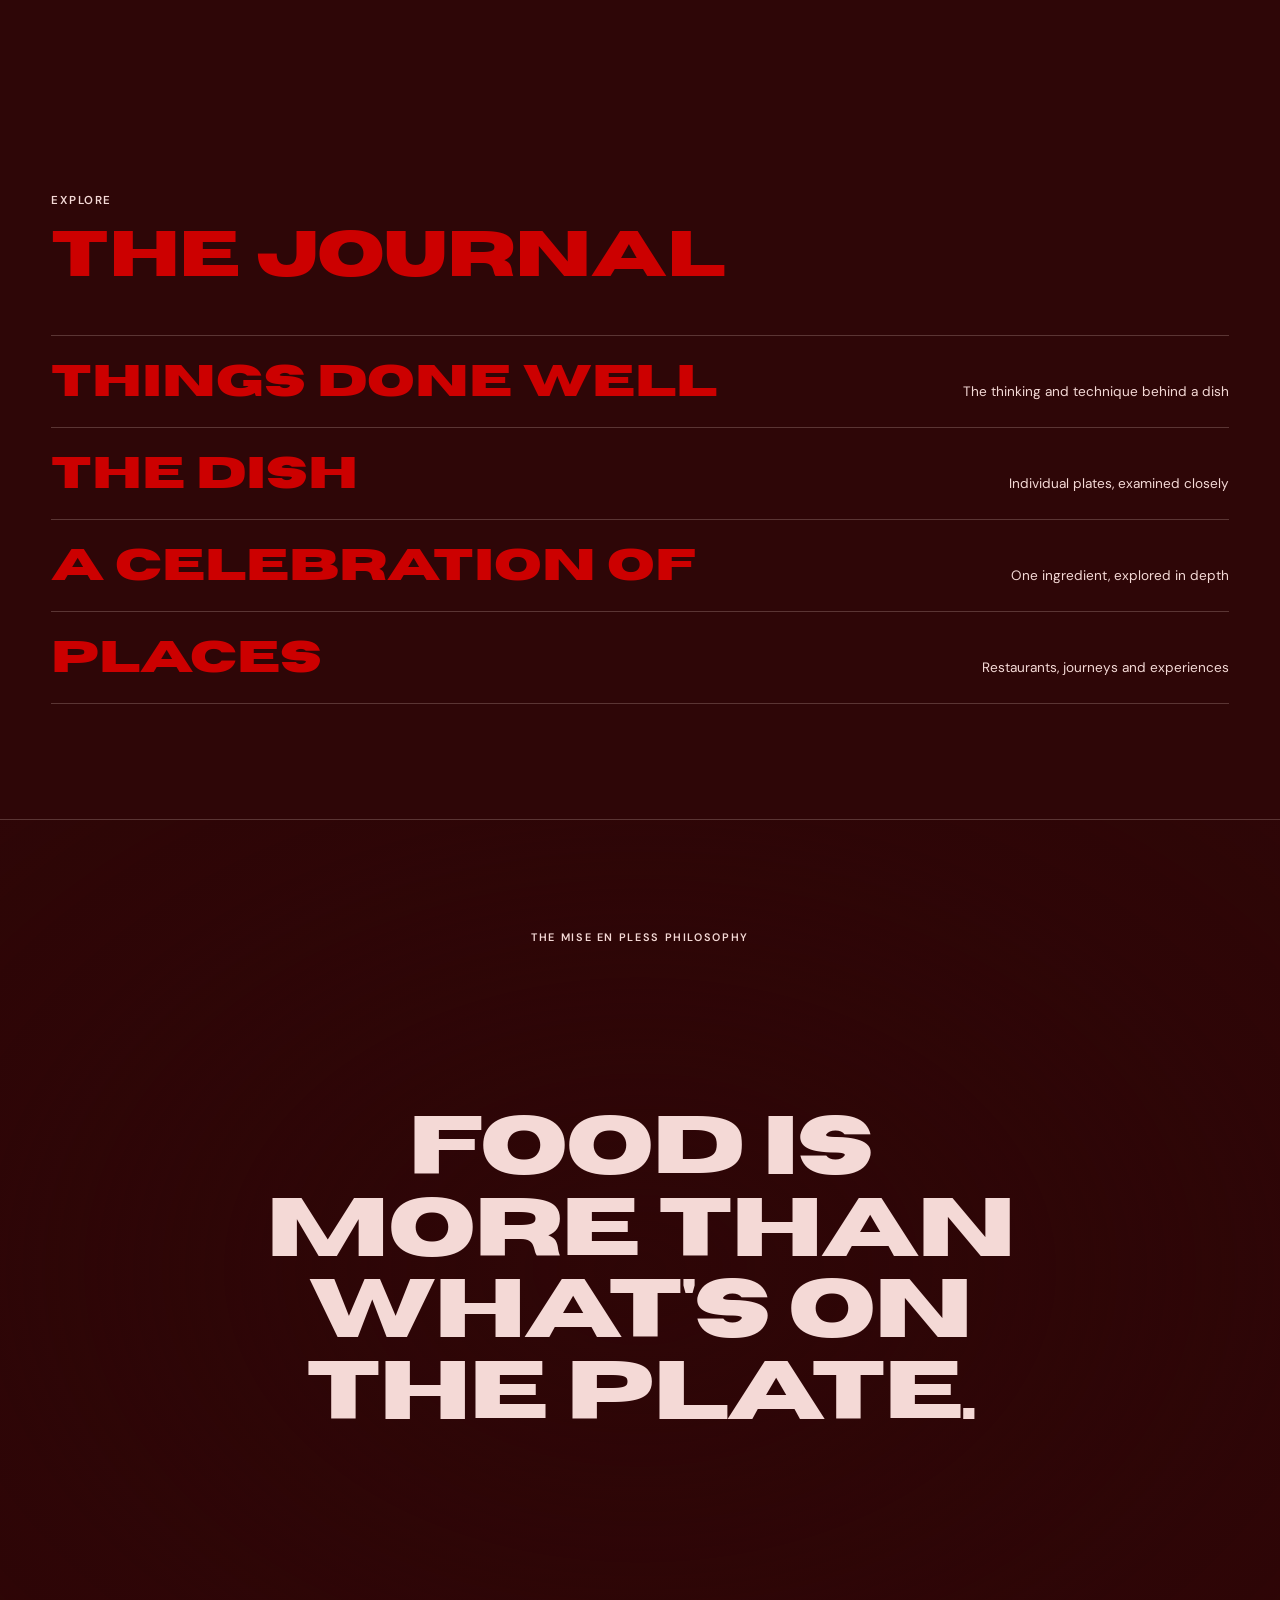
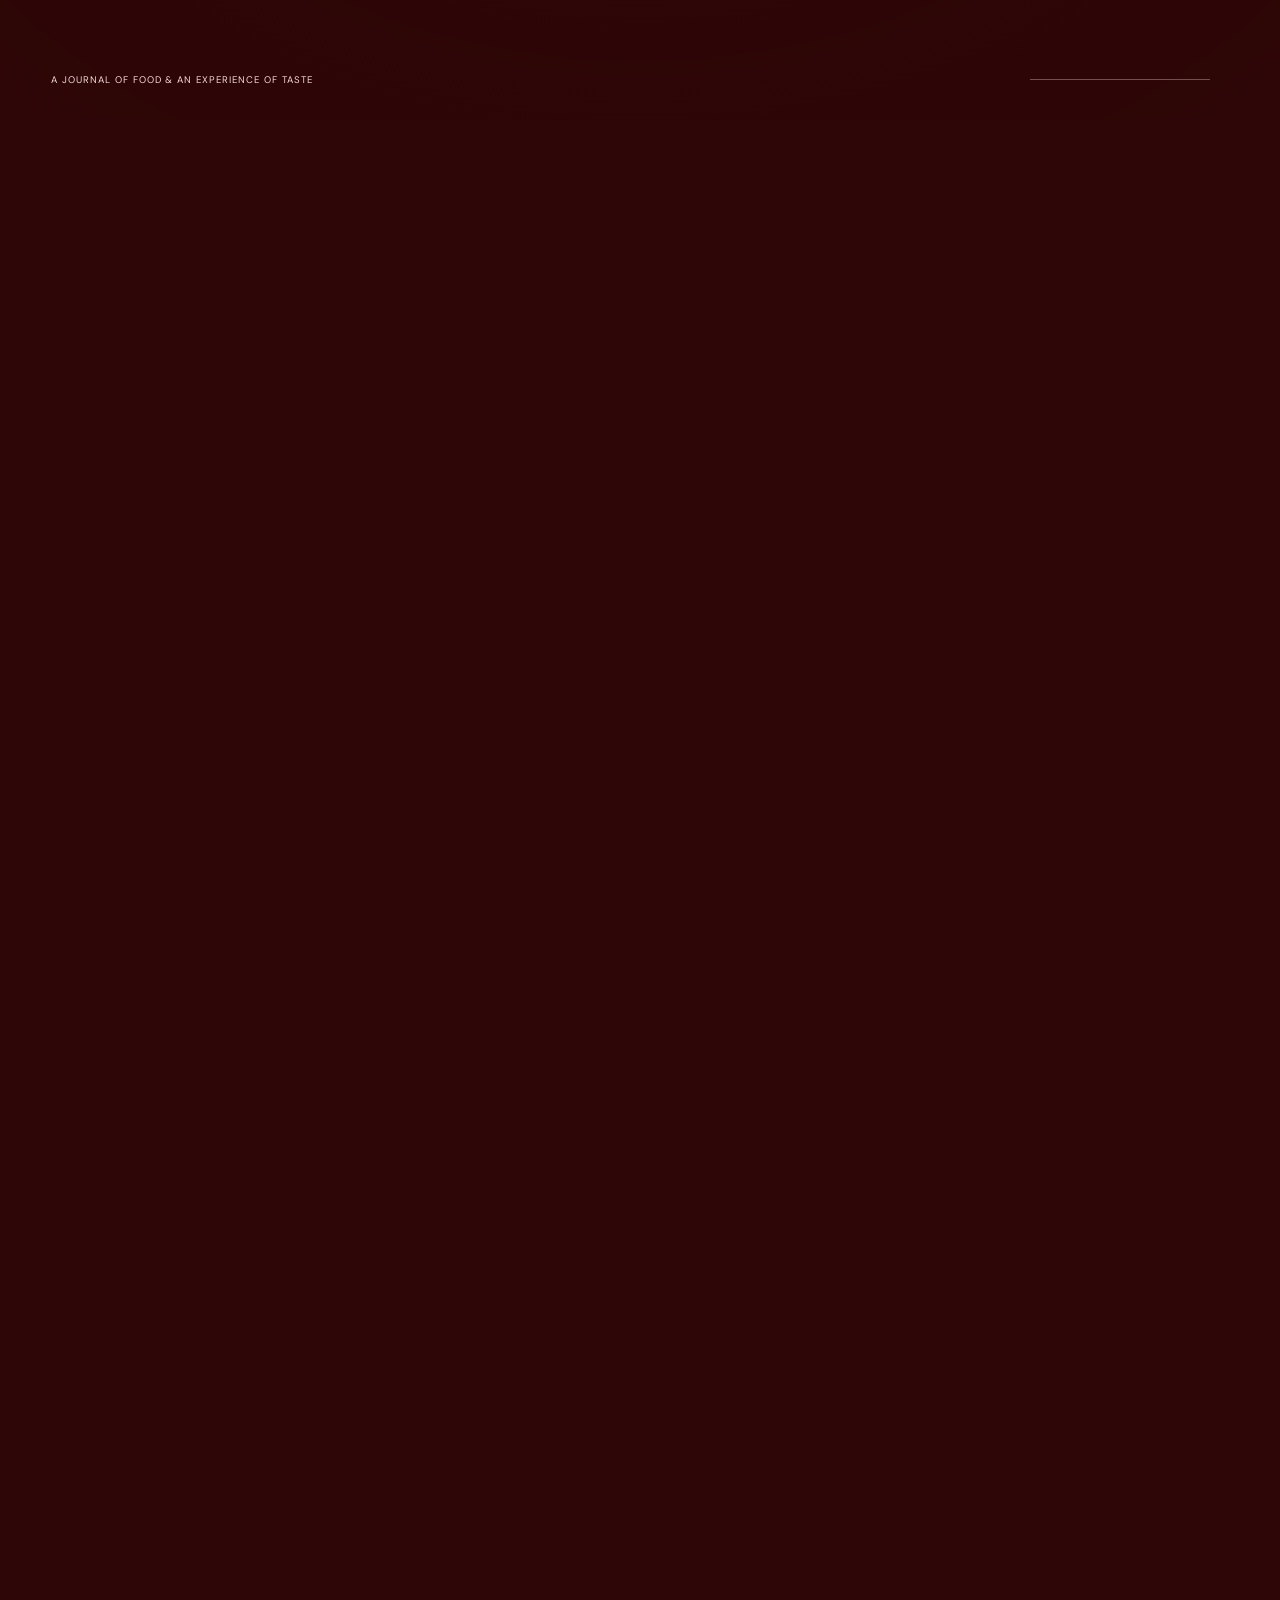
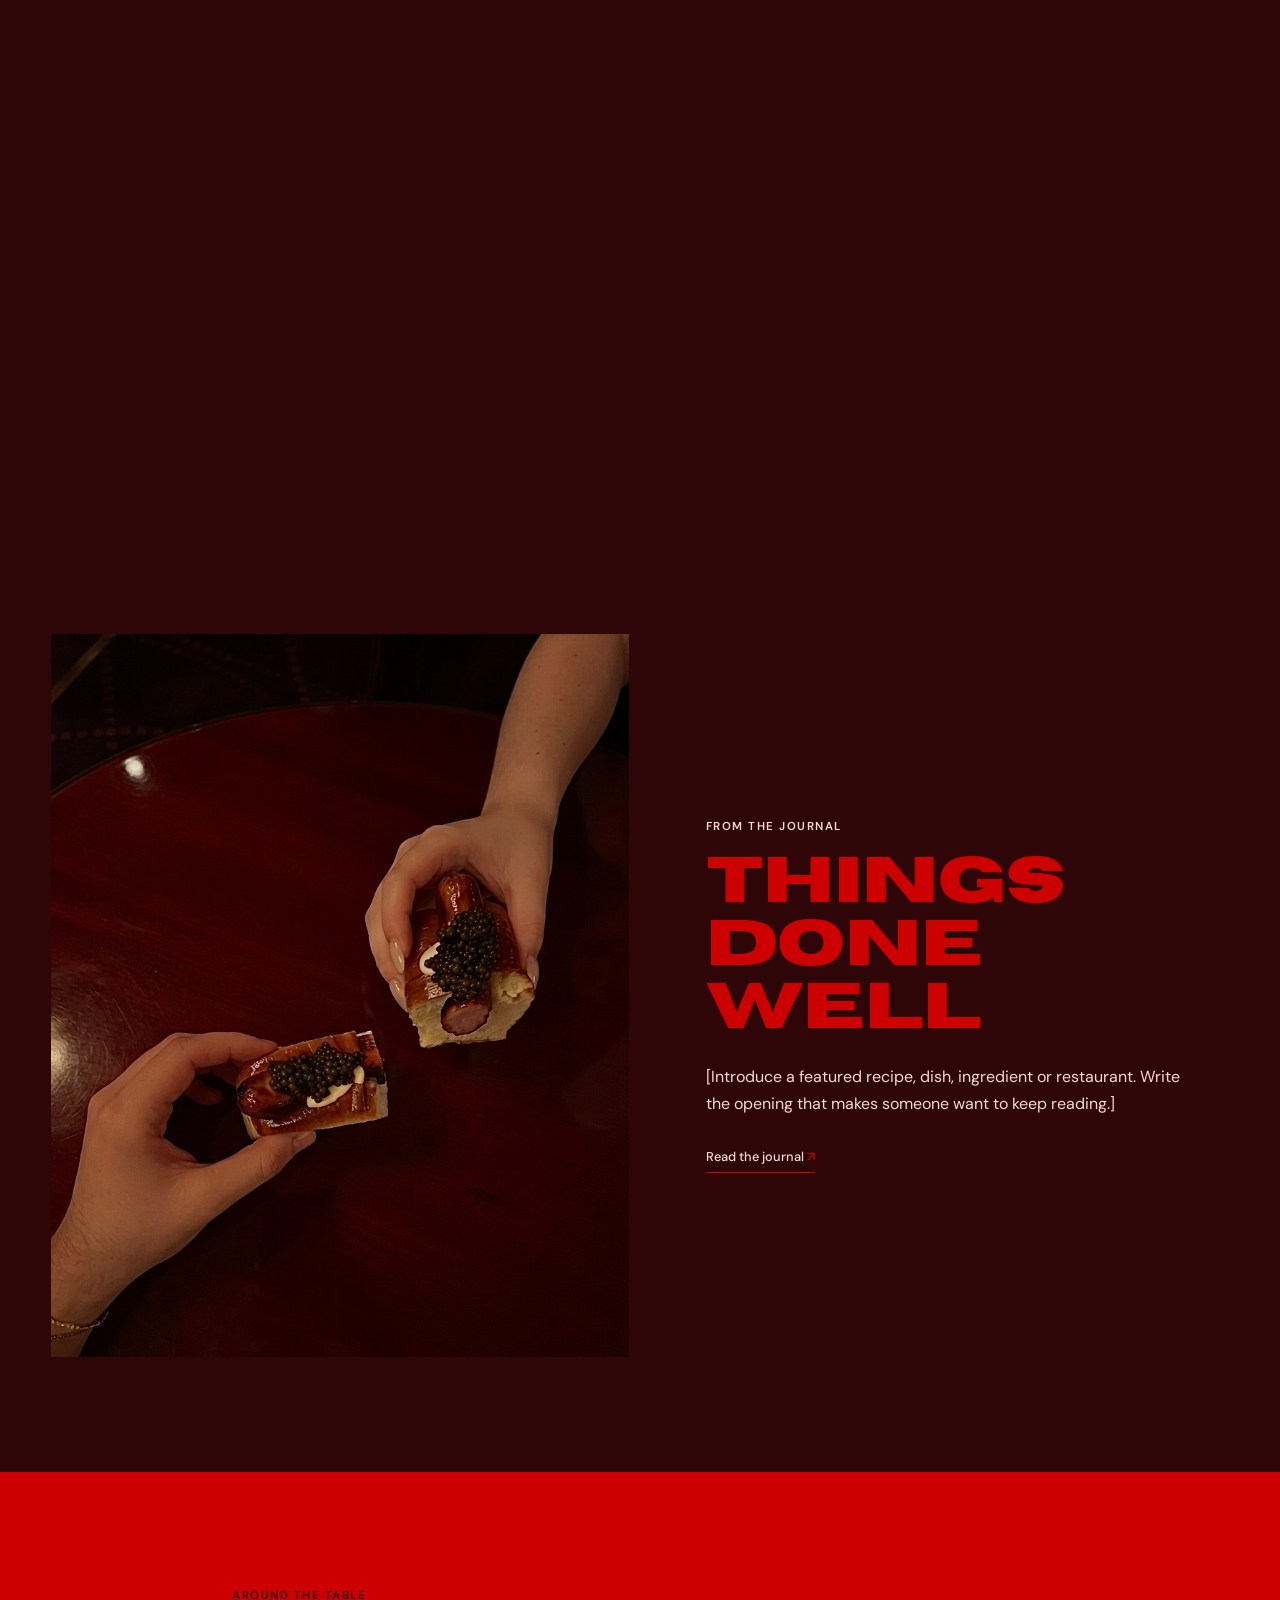
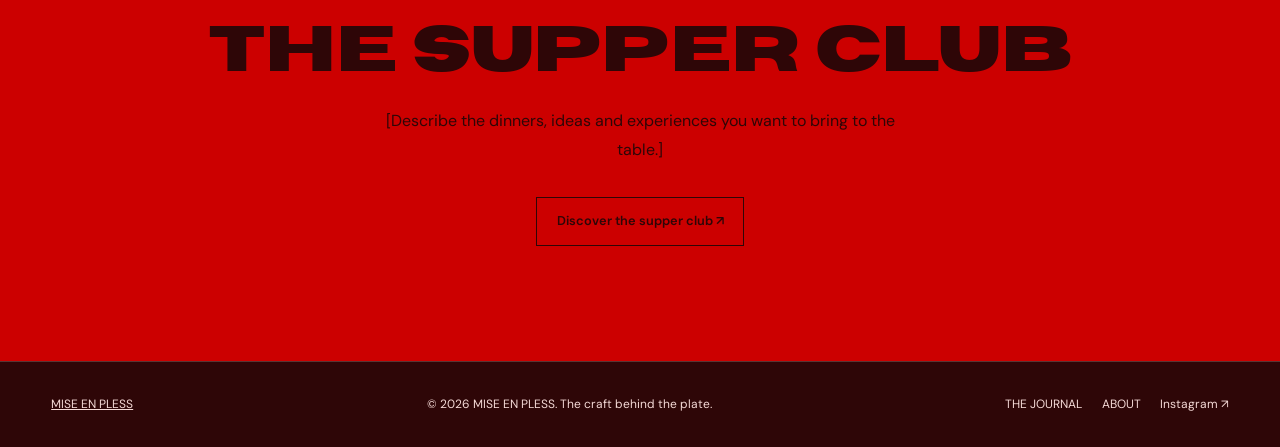
==== commit b9b38cc5: "Update index.html" ====
--- a/index.html
+++ b/index.html
@@ -216,7 +216,7 @@
           <span class="archive-story__progress-track">
             <span class="archive-story__progress-fill"></span>
           </span>
-          <span class="archive-story__progress-number">01 / 05</span>
+          <!-- <span class="archive-story__progress-number">01 / 05</span> -->
         </div>
     
       </div>
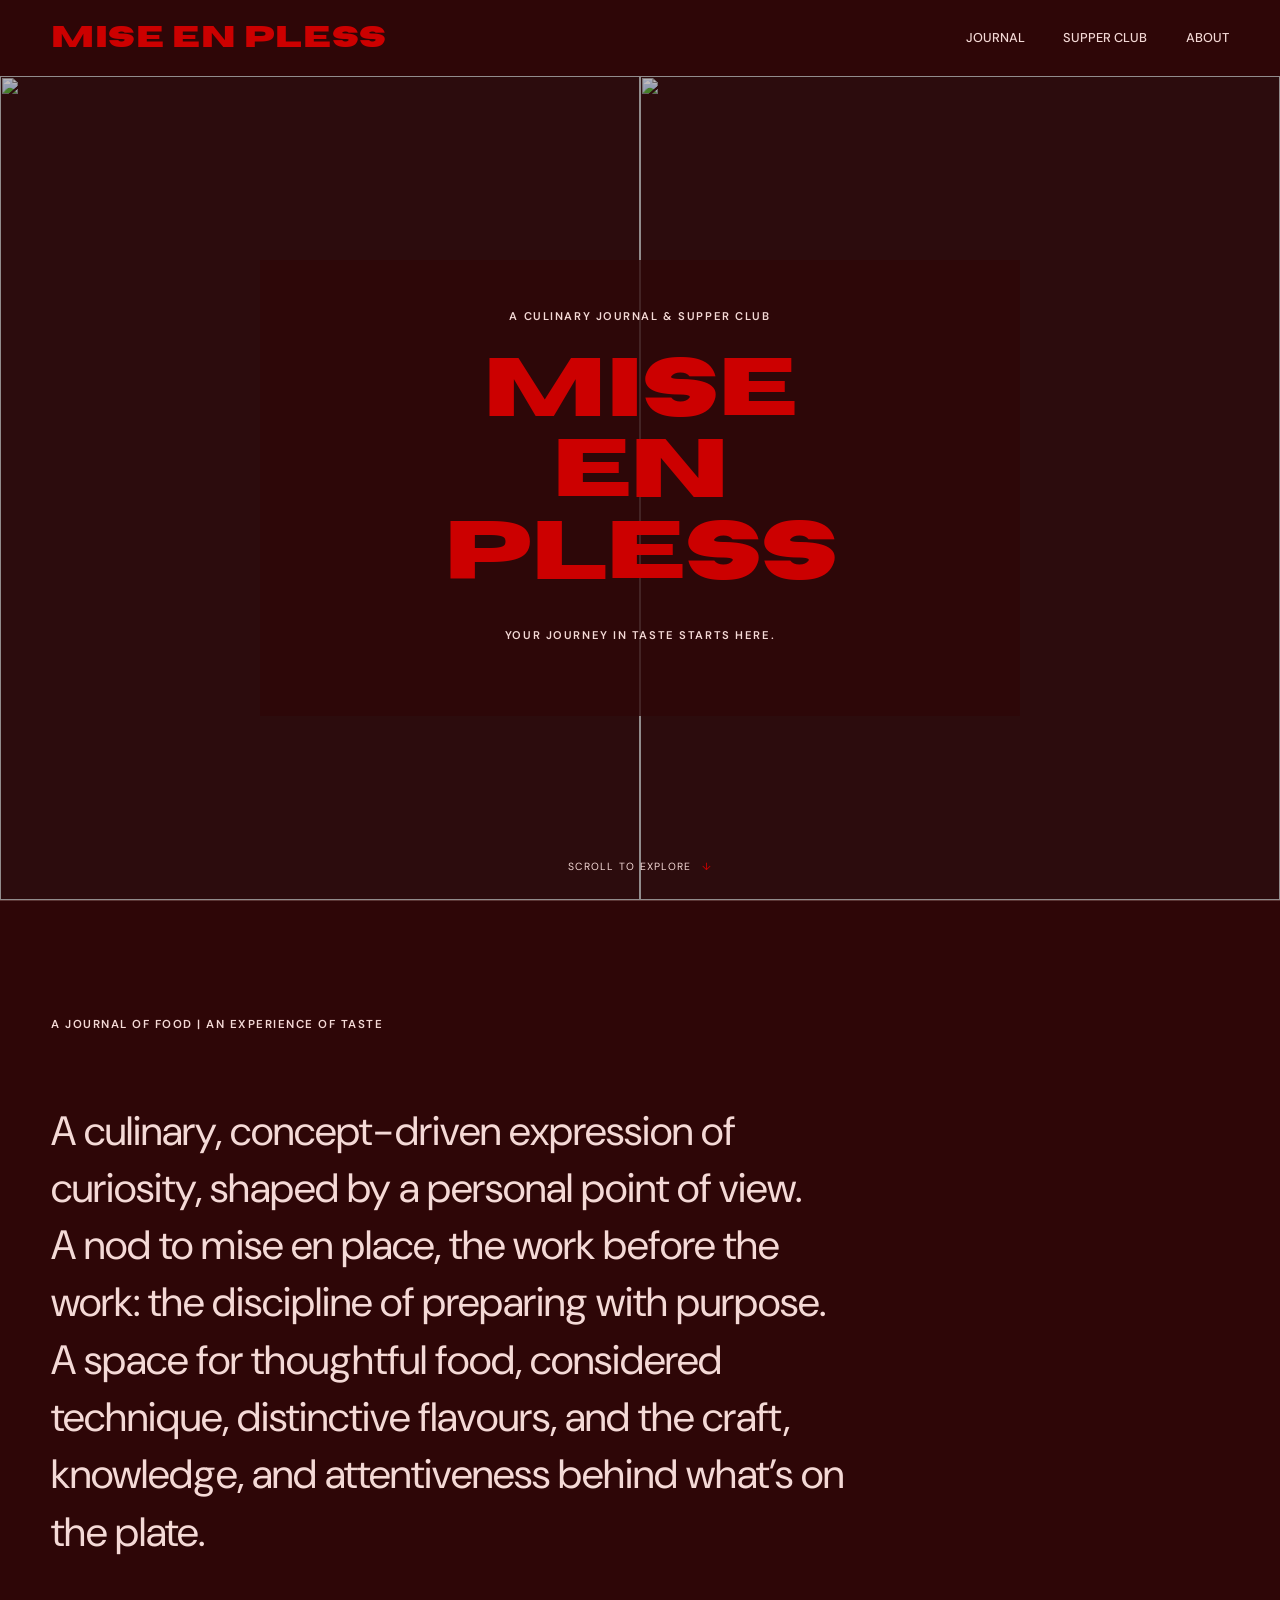
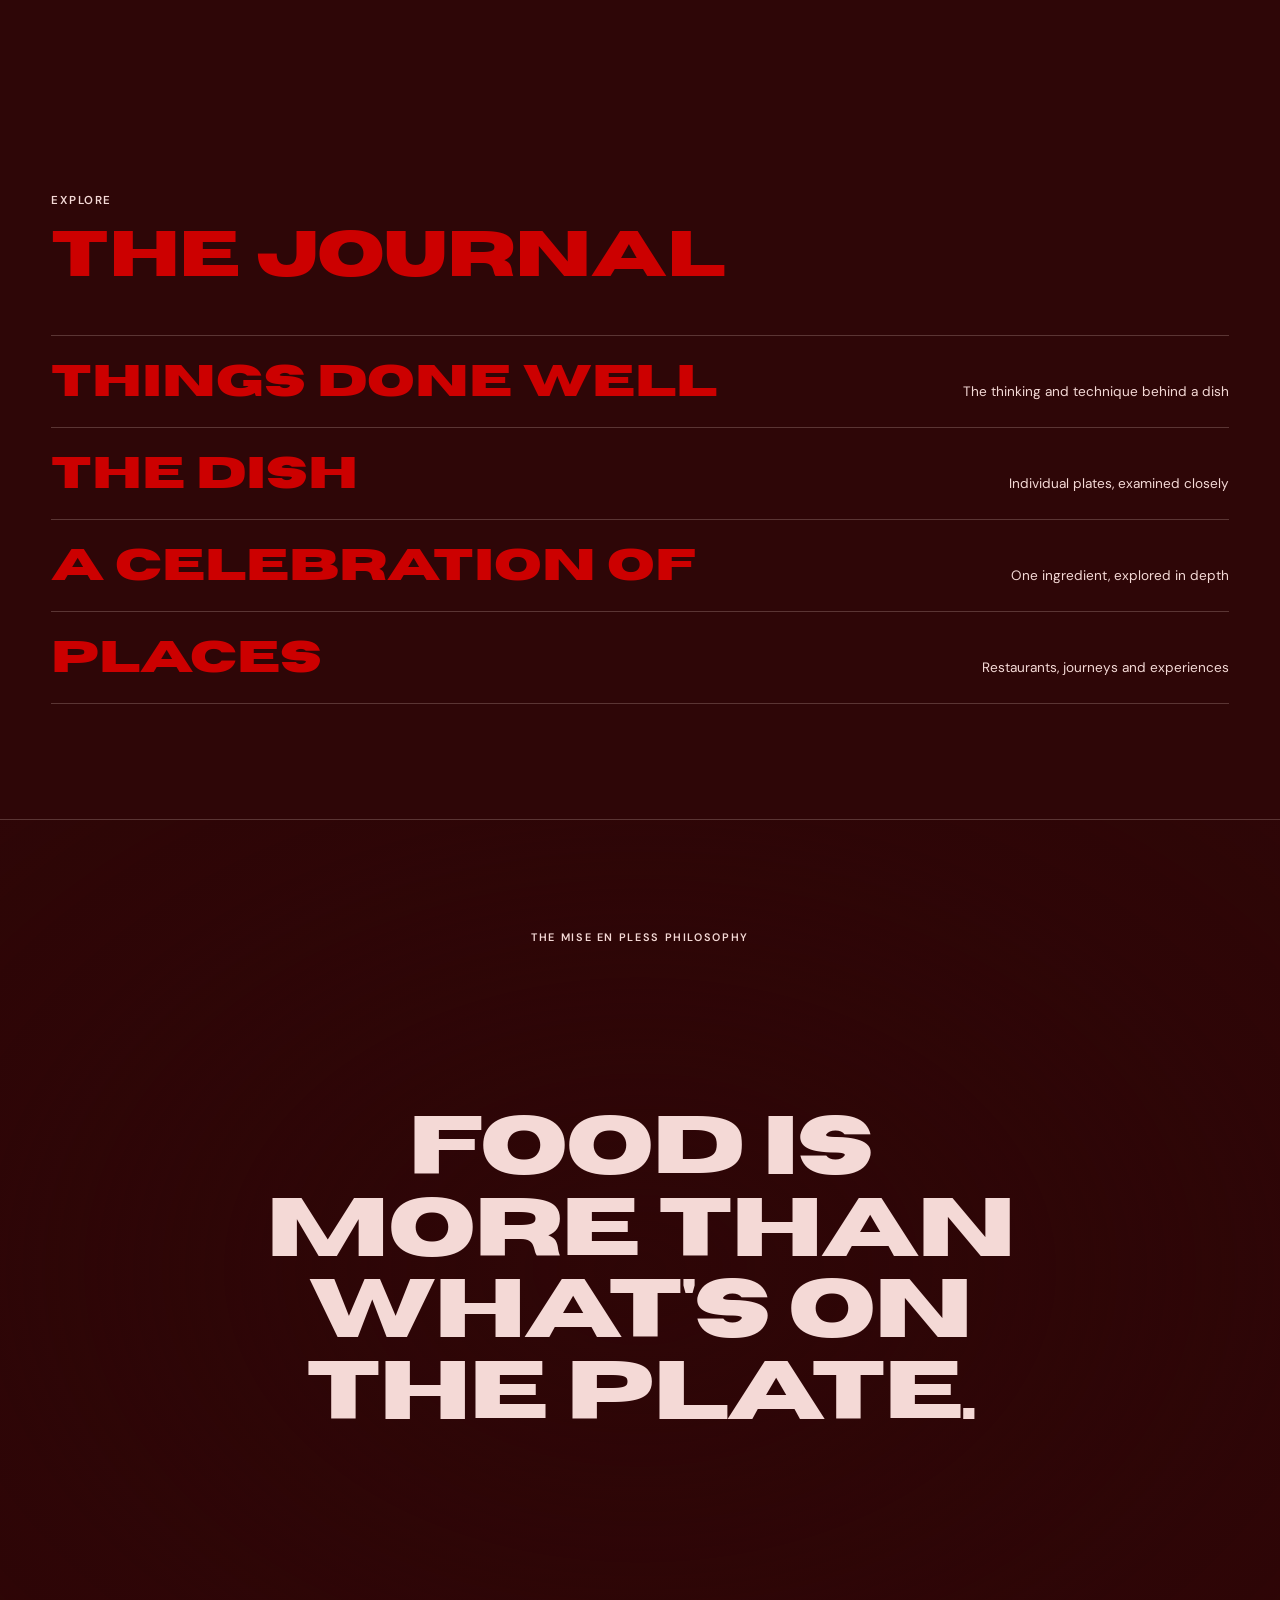
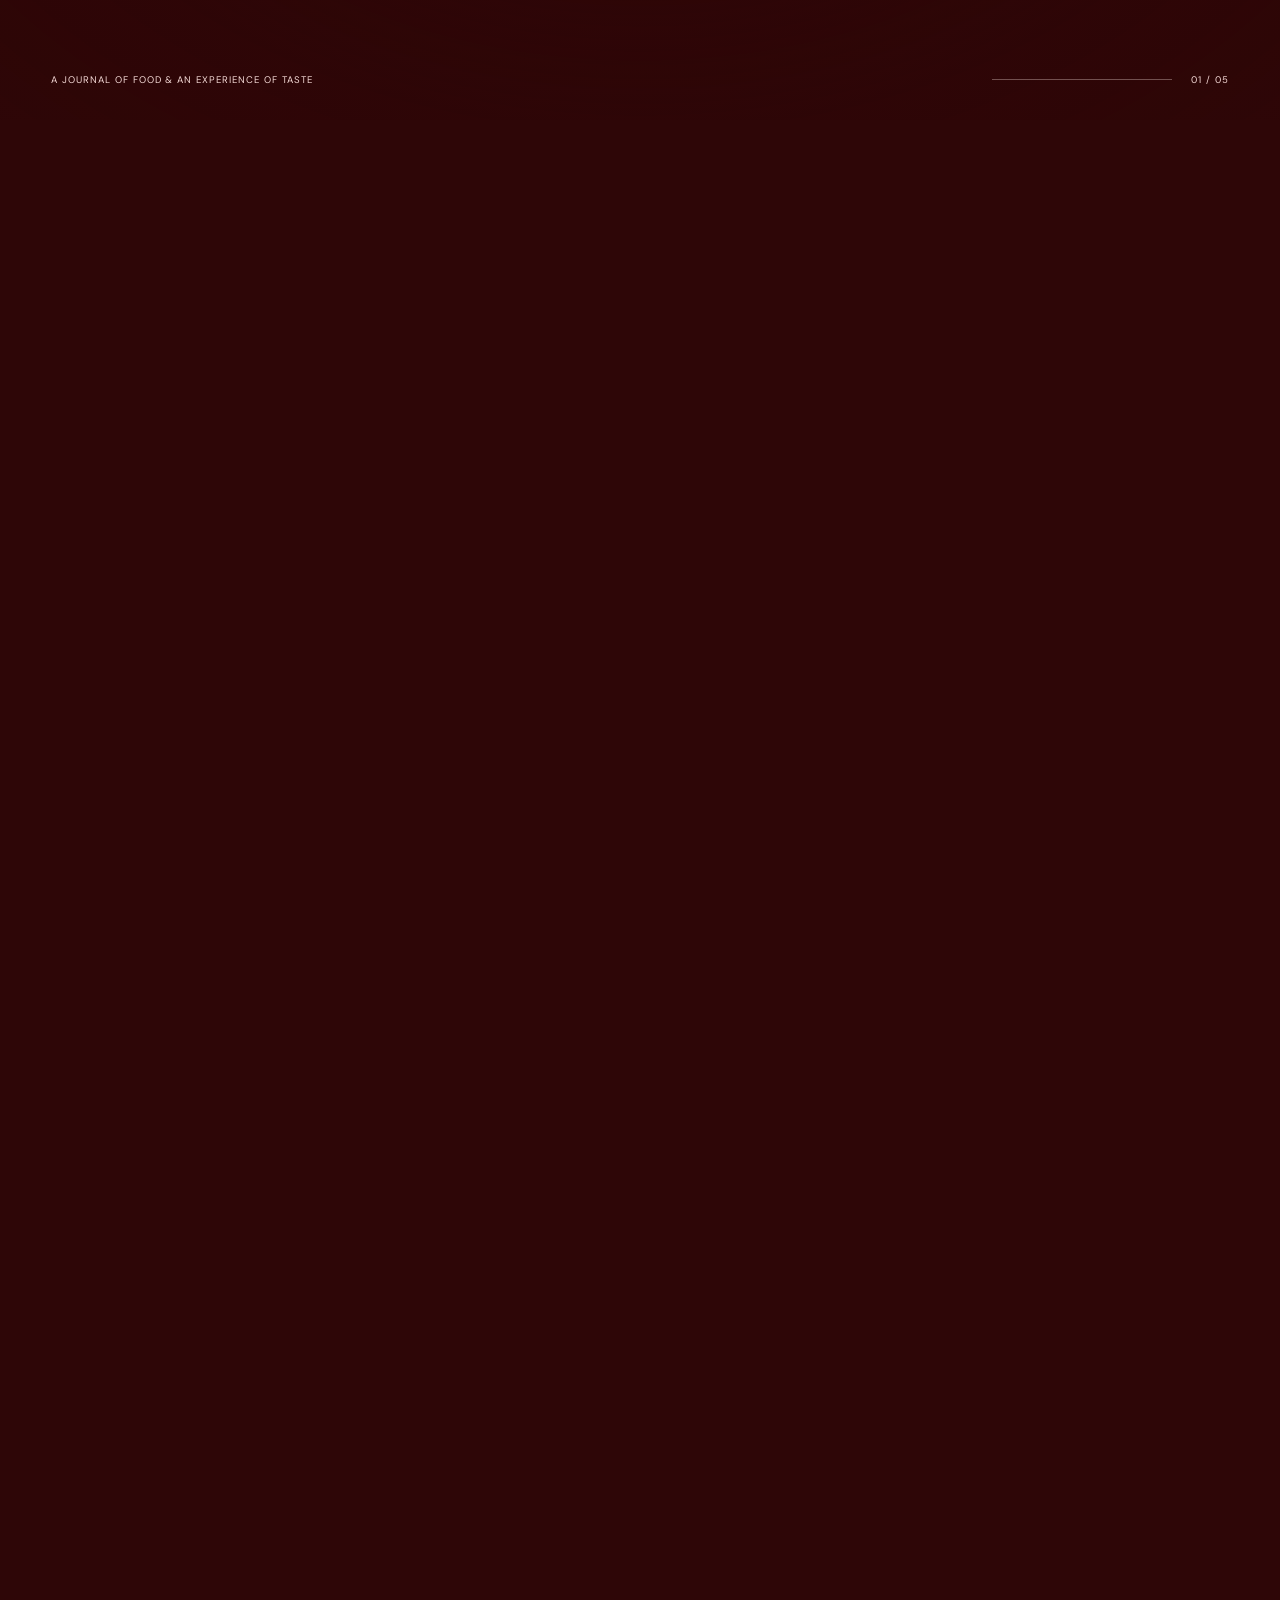
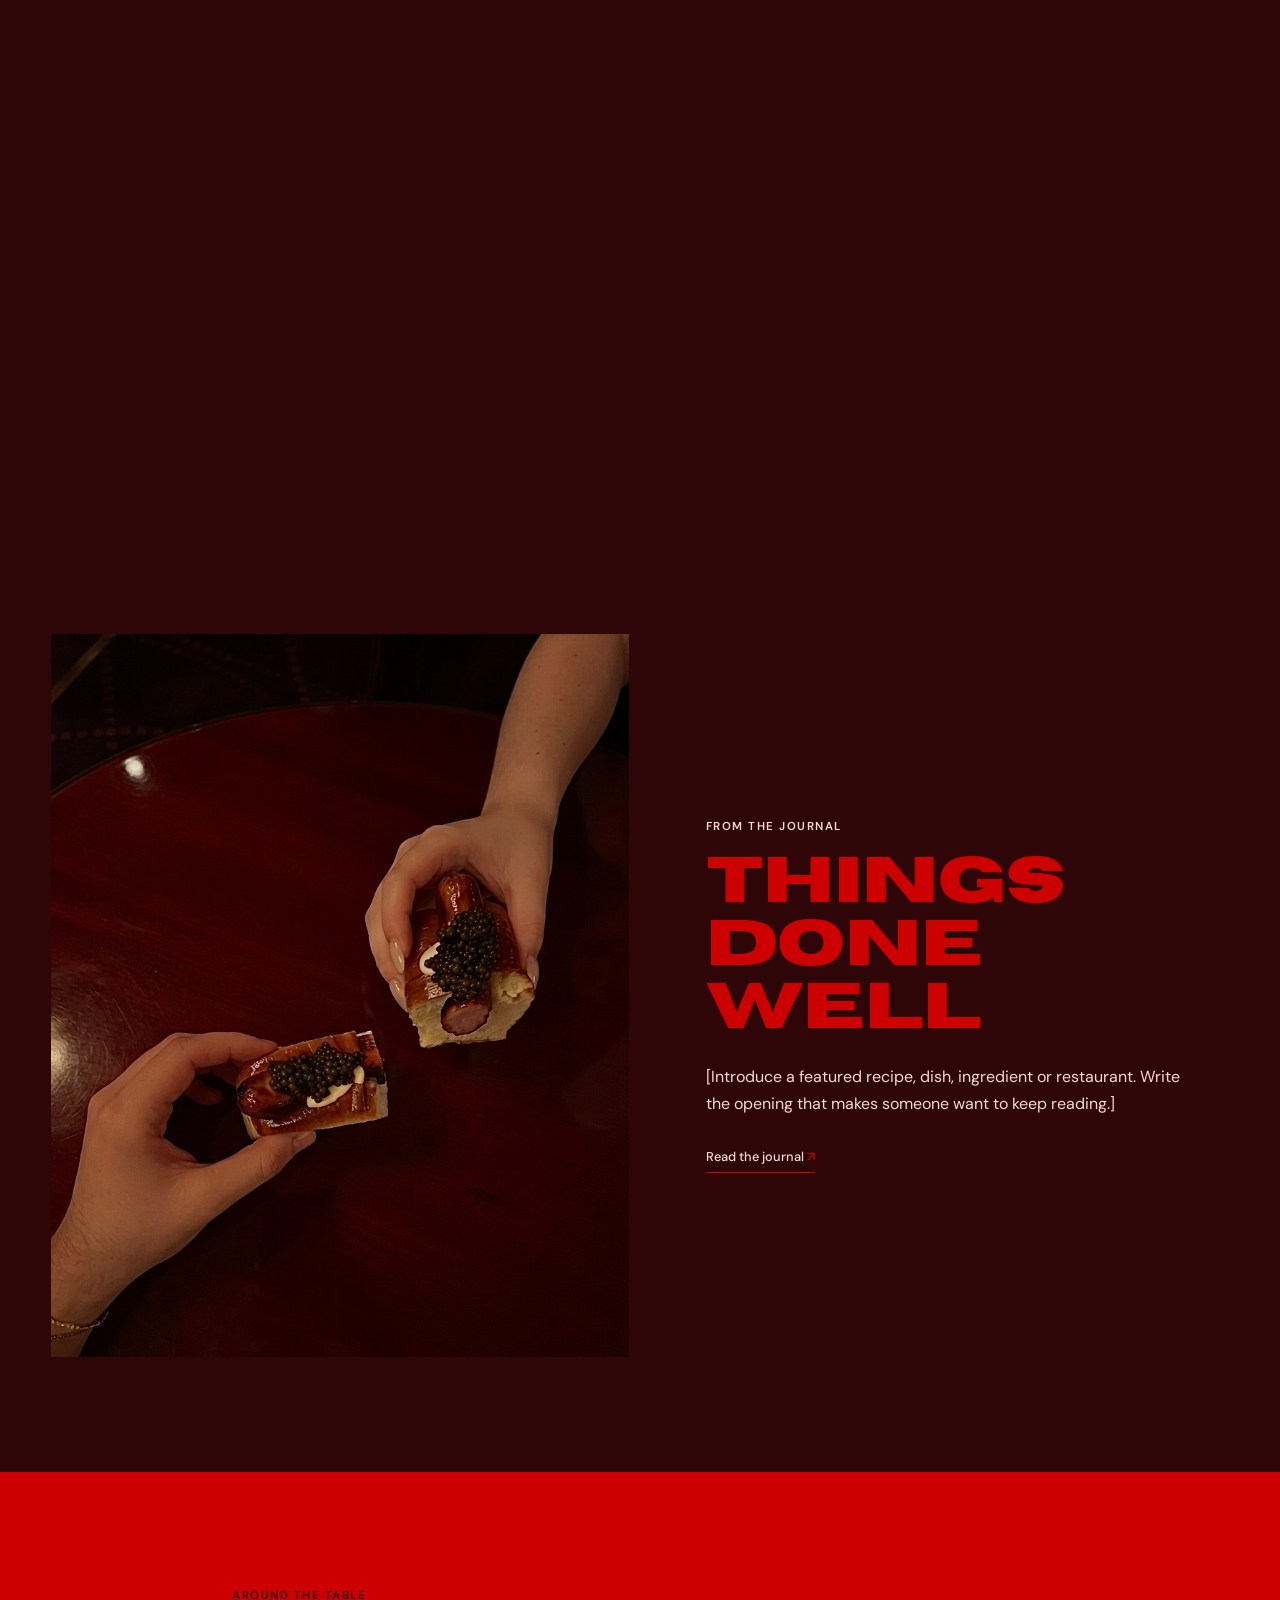
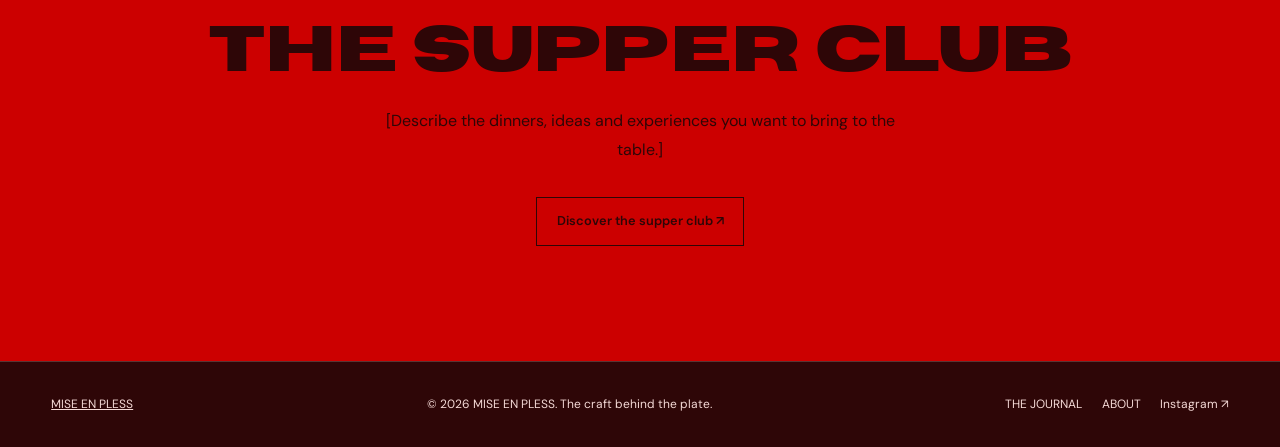
==== commit 8e557518: "Update index.html" ====
--- a/index.html
+++ b/index.html
@@ -216,7 +216,7 @@
           <span class="archive-story__progress-track">
             <span class="archive-story__progress-fill"></span>
           </span>
-          <!-- <span class="archive-story__progress-number">01 / 05</span> -->
+          <span class="archive-story__progress-number">01 / 05</span>
         </div>
     
       </div>
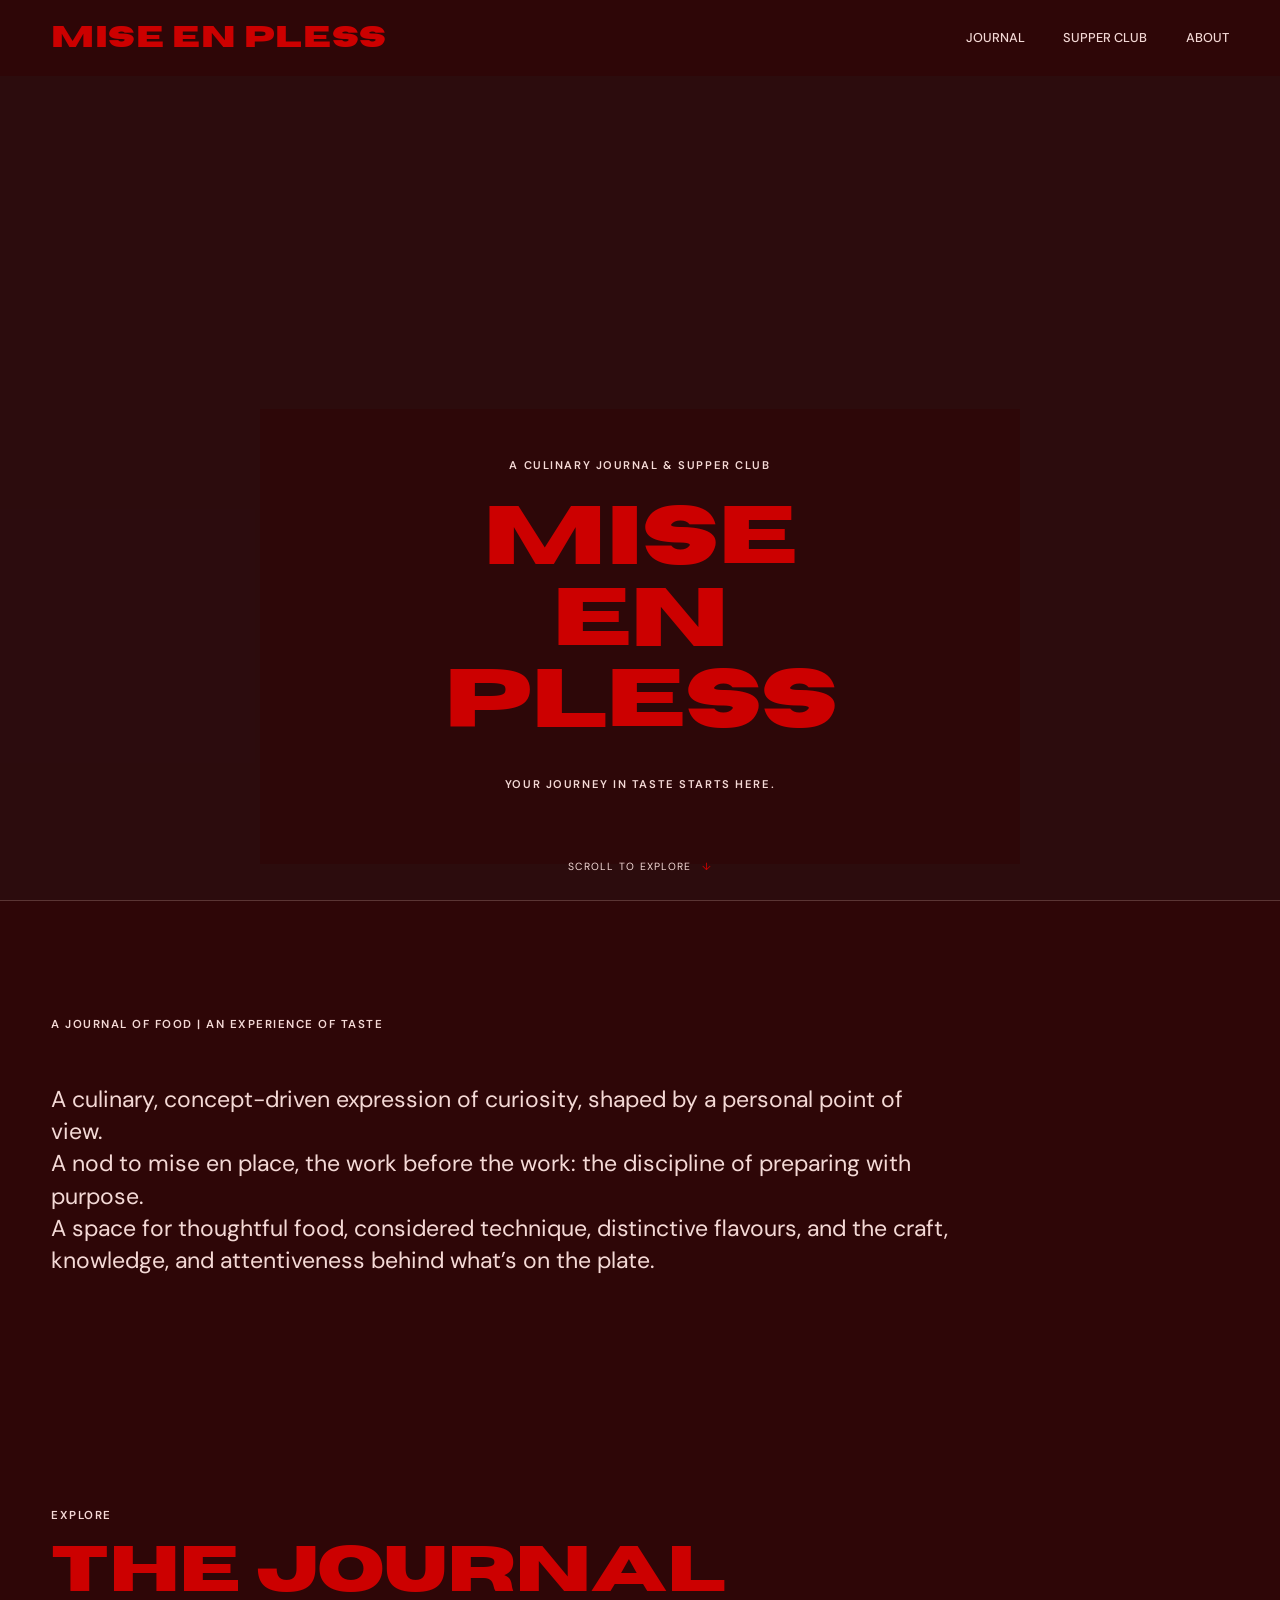
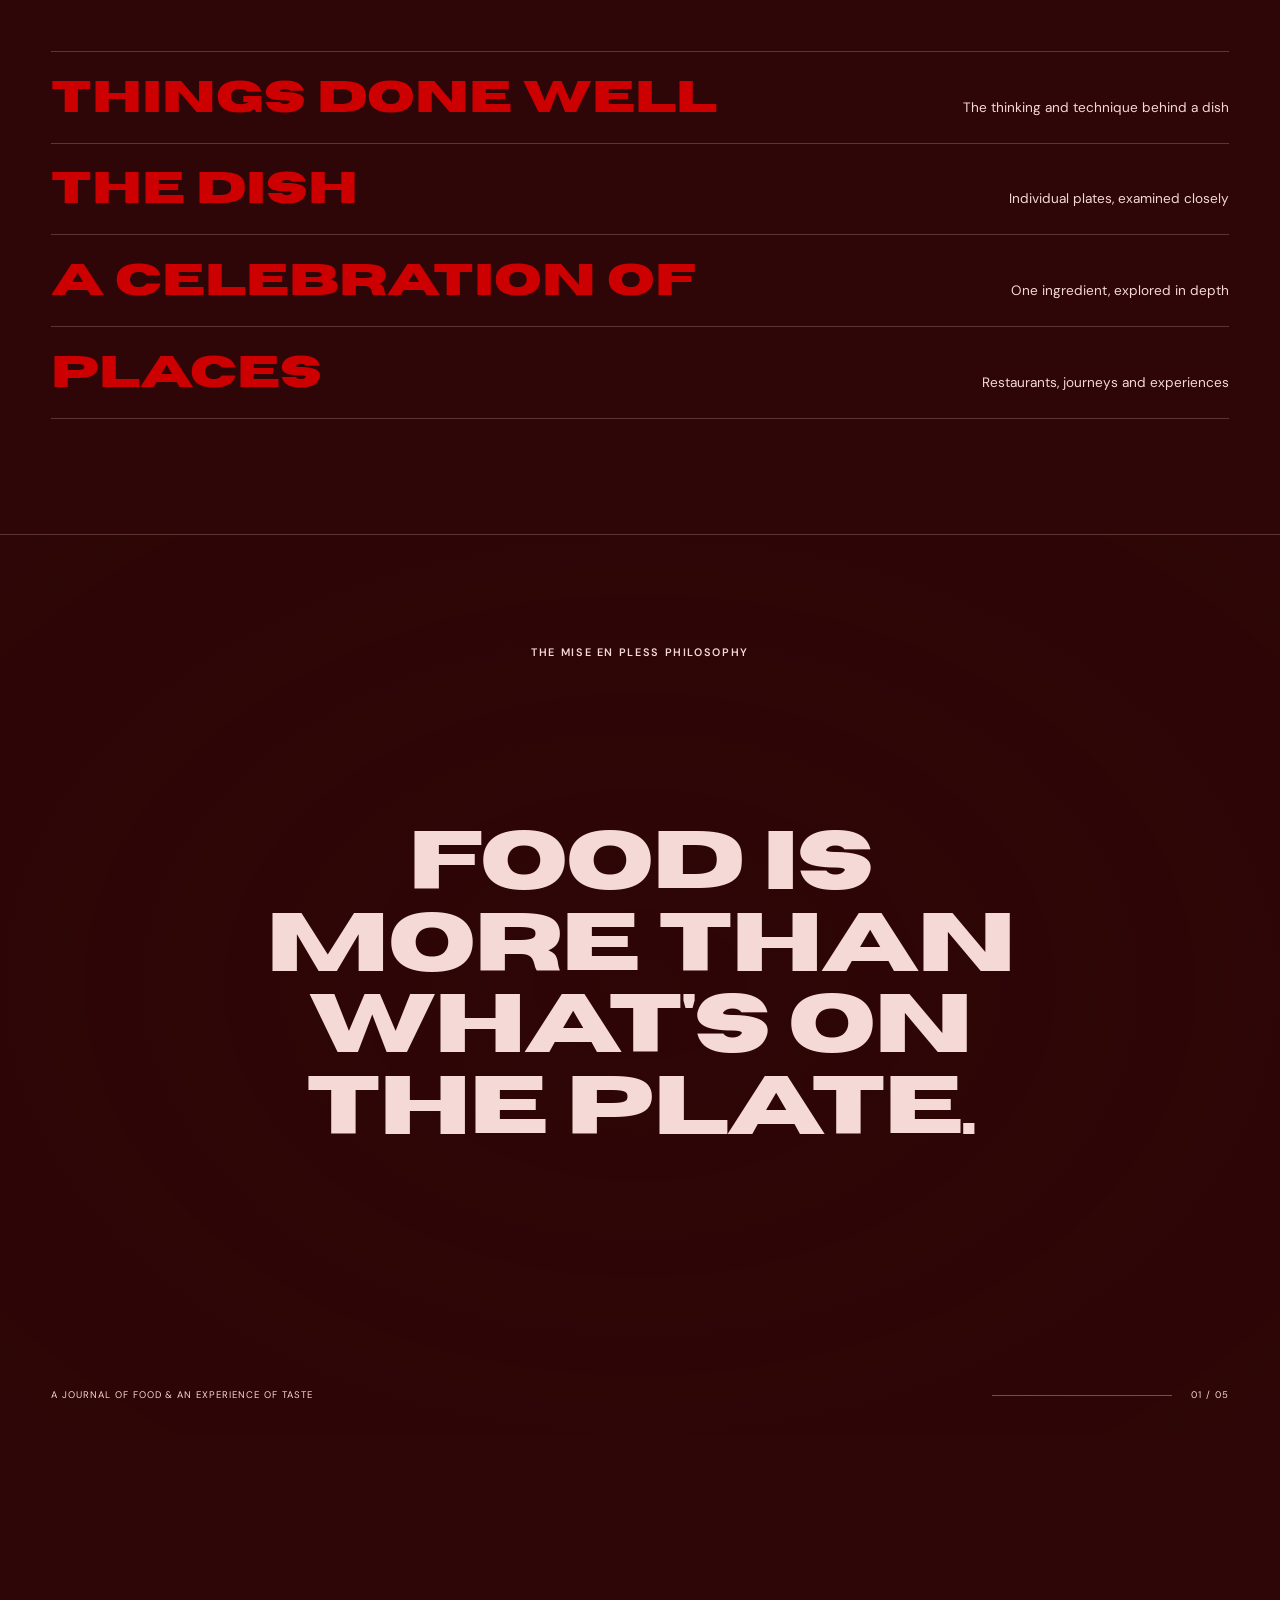
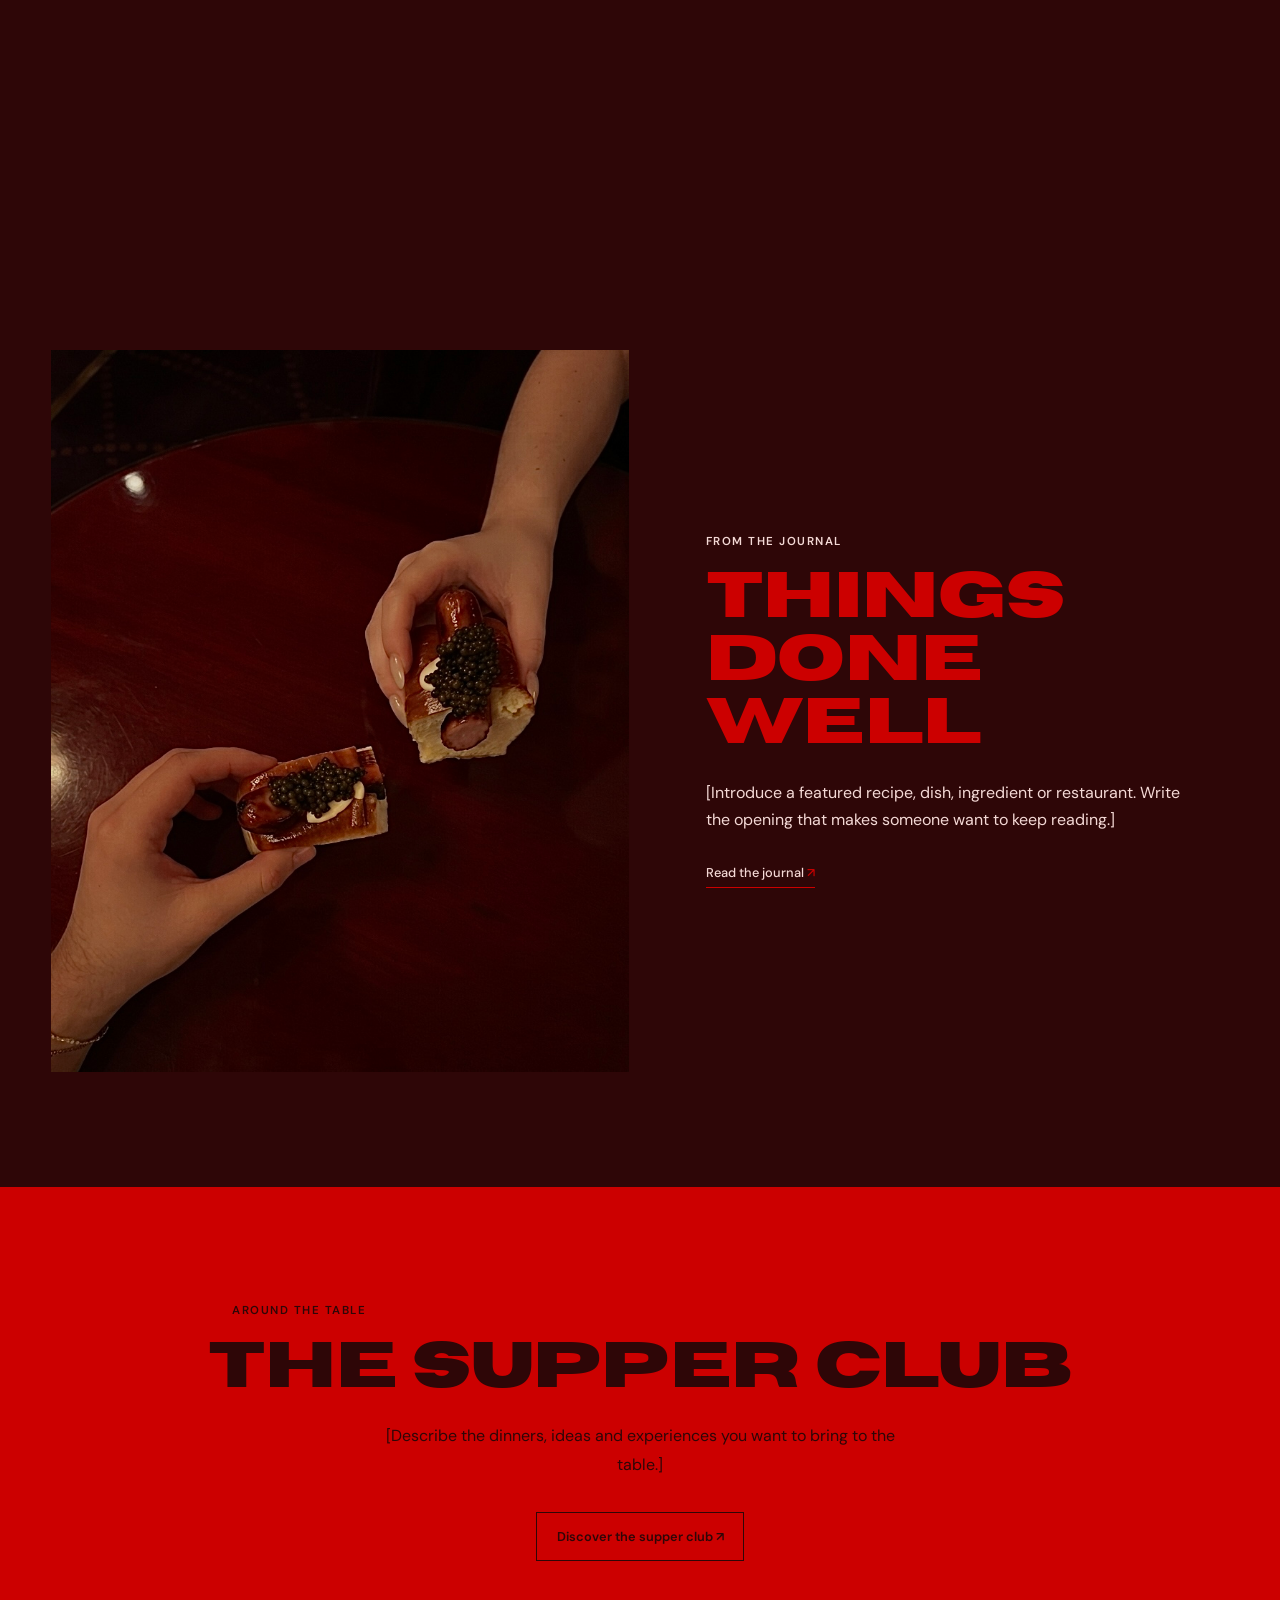
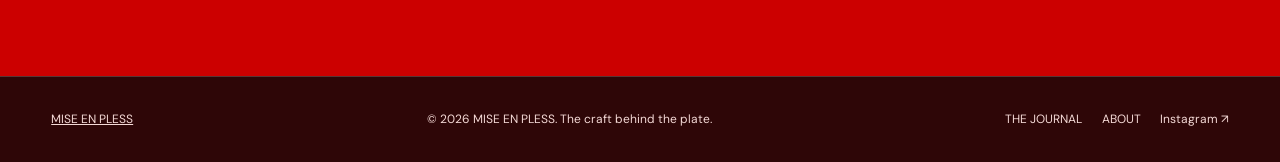
==== commit 7b511c8e: "Update index.html" ====
--- a/index.html
+++ b/index.html
@@ -65,7 +65,7 @@
     <!-- HERO: TWO PHOTOGRAPHS + CENTRAL TEXT -->
   <section class="hero" aria-labelledby="hero-title">
   
-    <div class="hero-gallery">
+    <!-- <div class="hero-gallery">
   
       <div class="hero-panel hero-panel--left">
         <!-- Replace with your first photograph -->
@@ -85,7 +85,41 @@
         >
       </div>
   
+    </div> -->
+
+    
+  <div class="hero-gallery">
+  
+    <div class="hero-panel hero-panel--left">
+      <video
+        class="hero-video"
+        autoplay
+        muted
+        loop
+        playsinline
+        preload="metadata"
+        aria-hidden="true"
+      >
+        <source src="videos/hero.mp4" type="video/mp4">
+      </video>
     </div>
+  
+    <div class="hero-panel hero-panel--right">
+      <video
+        class="hero-video"
+        autoplay
+        muted
+        loop
+        playsinline
+        preload="metadata"
+        aria-hidden="true"
+      >
+        <source src="videos/hero.mp4" type="video/mp4">
+      </video>
+    </div>
+  
+  </div>
+
   
     <div class="hero-overlay">
       <p class="eyebrow">A culinary journal & supper club</p>
--- a/css/style.css
+++ b/css/style.css
@@ -24,7 +24,6 @@
   --deep: #1c0304;
   --line: rgba(244, 217, 214, .22);
 
-  /* --display: 'Horizon', 'Arial Black', 'Helvetica Neue', Arial, sans-serif; */
   --display: 'Horizon', sans-serif;
   --text: 'DM Sans', sans-serif;
 
@@ -161,10 +160,10 @@
 }
 
 .intro .lede {
-  max-width: 800px;
-
-  font-family: var(--text);
-  font-size: clamp(1.5rem, 3.2vw, 2.8rem);
+  max-width: 900px;
+
+  font-family: var(--text);
+  font-size: clamp(1rem, 1.8vw, 1.6rem);
   font-weight: 400;
   line-height: 1.4;
 }
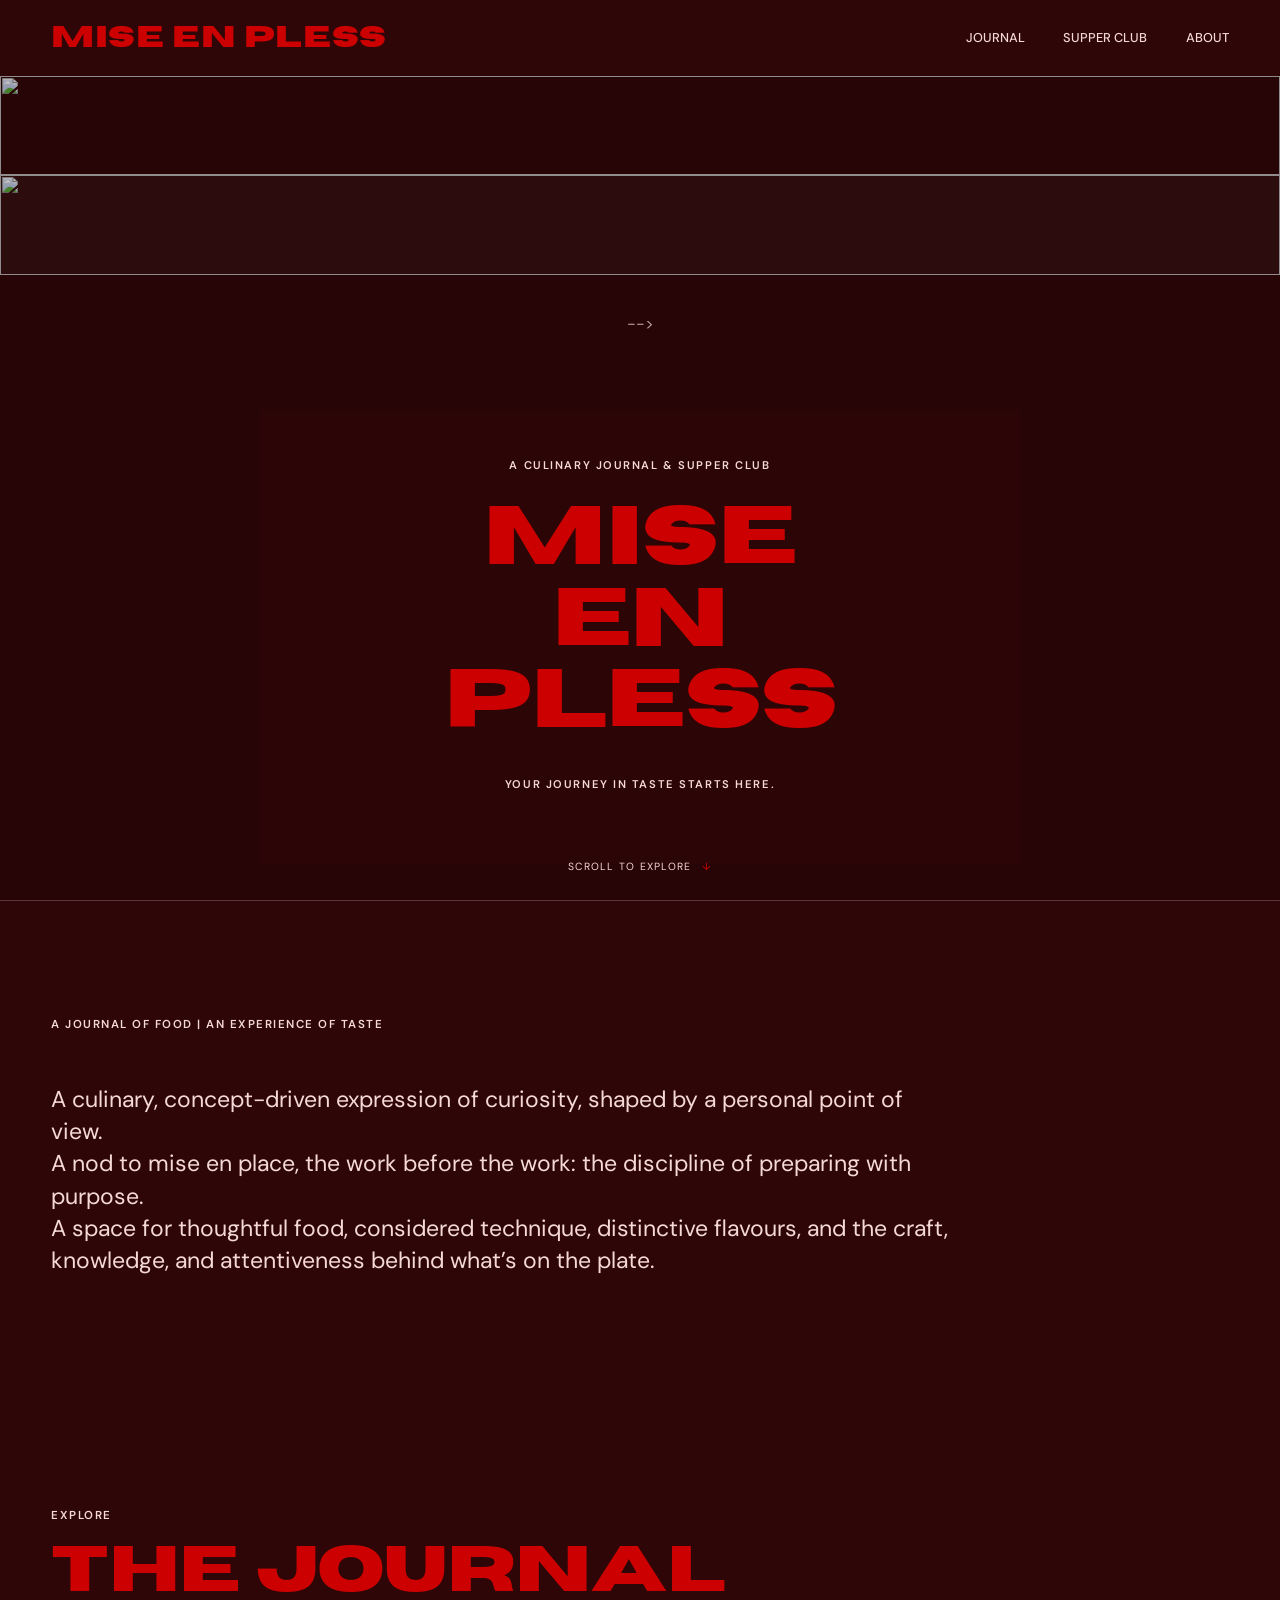
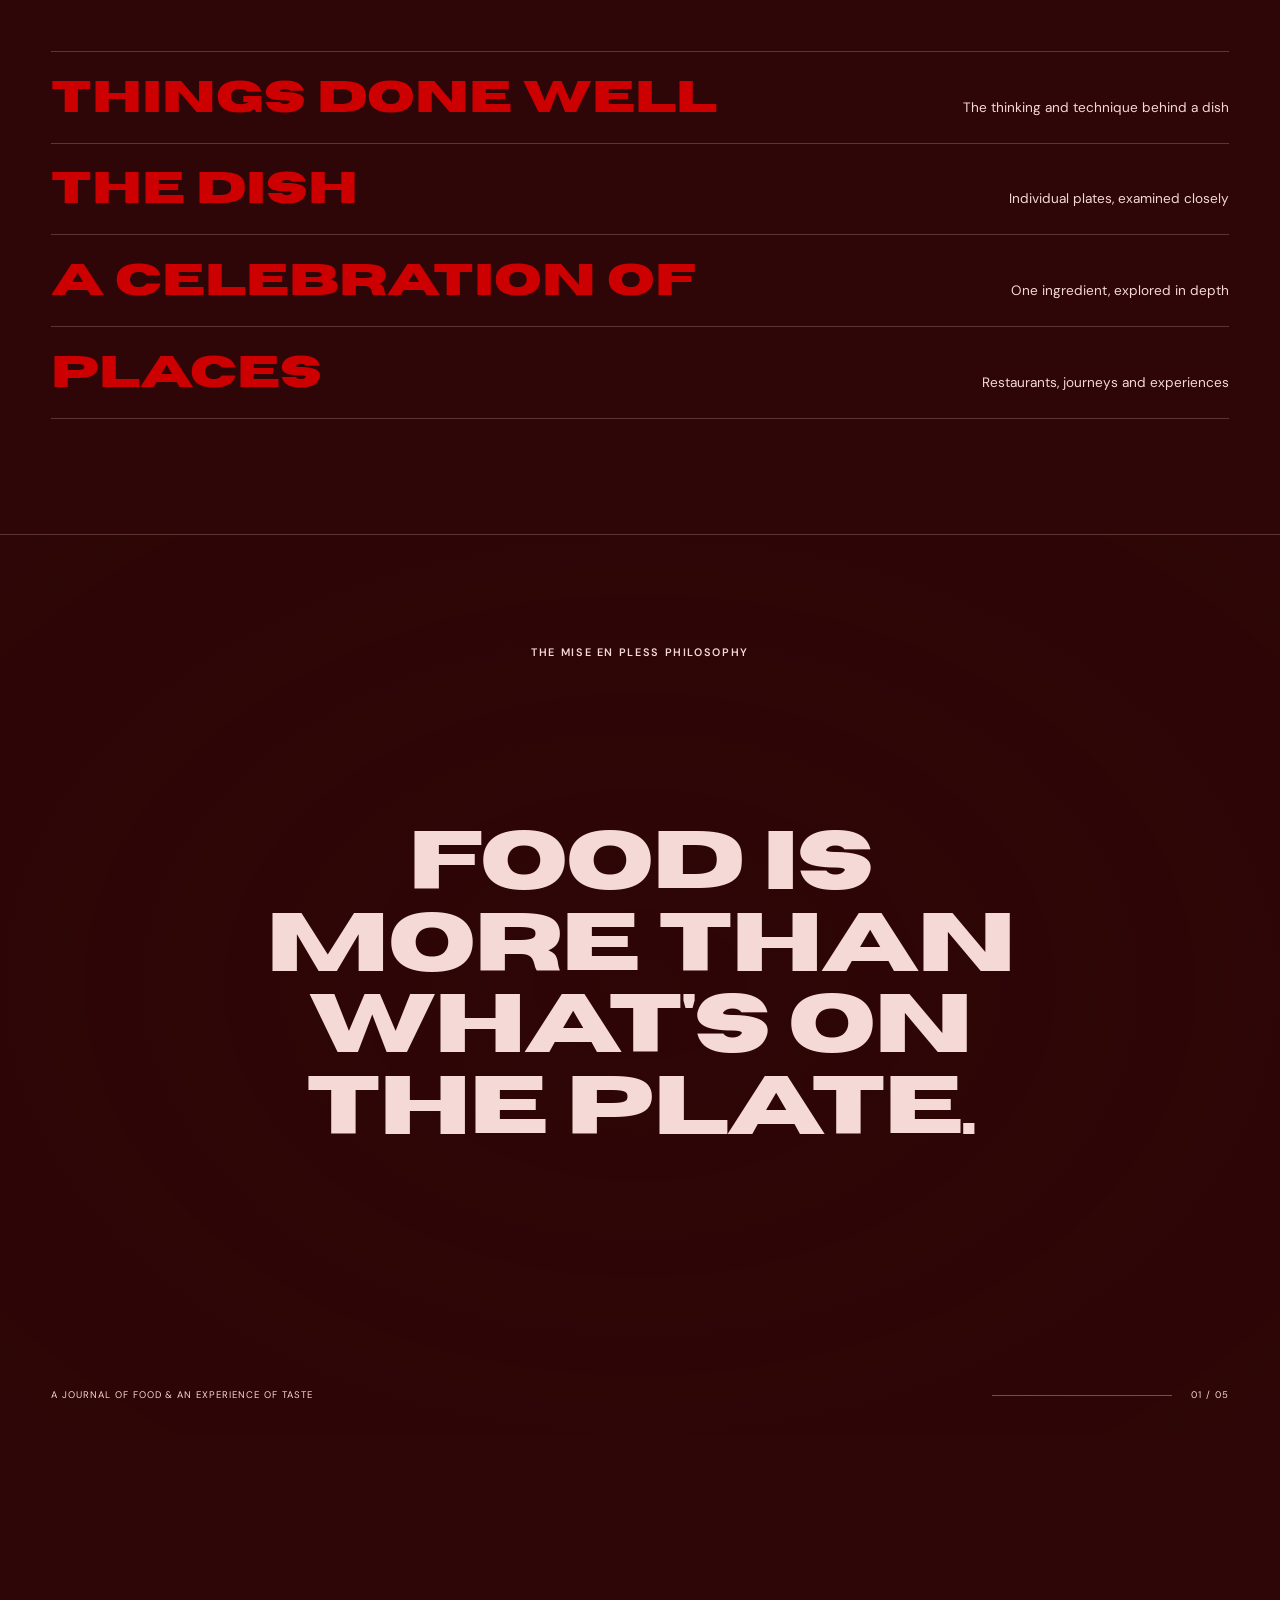
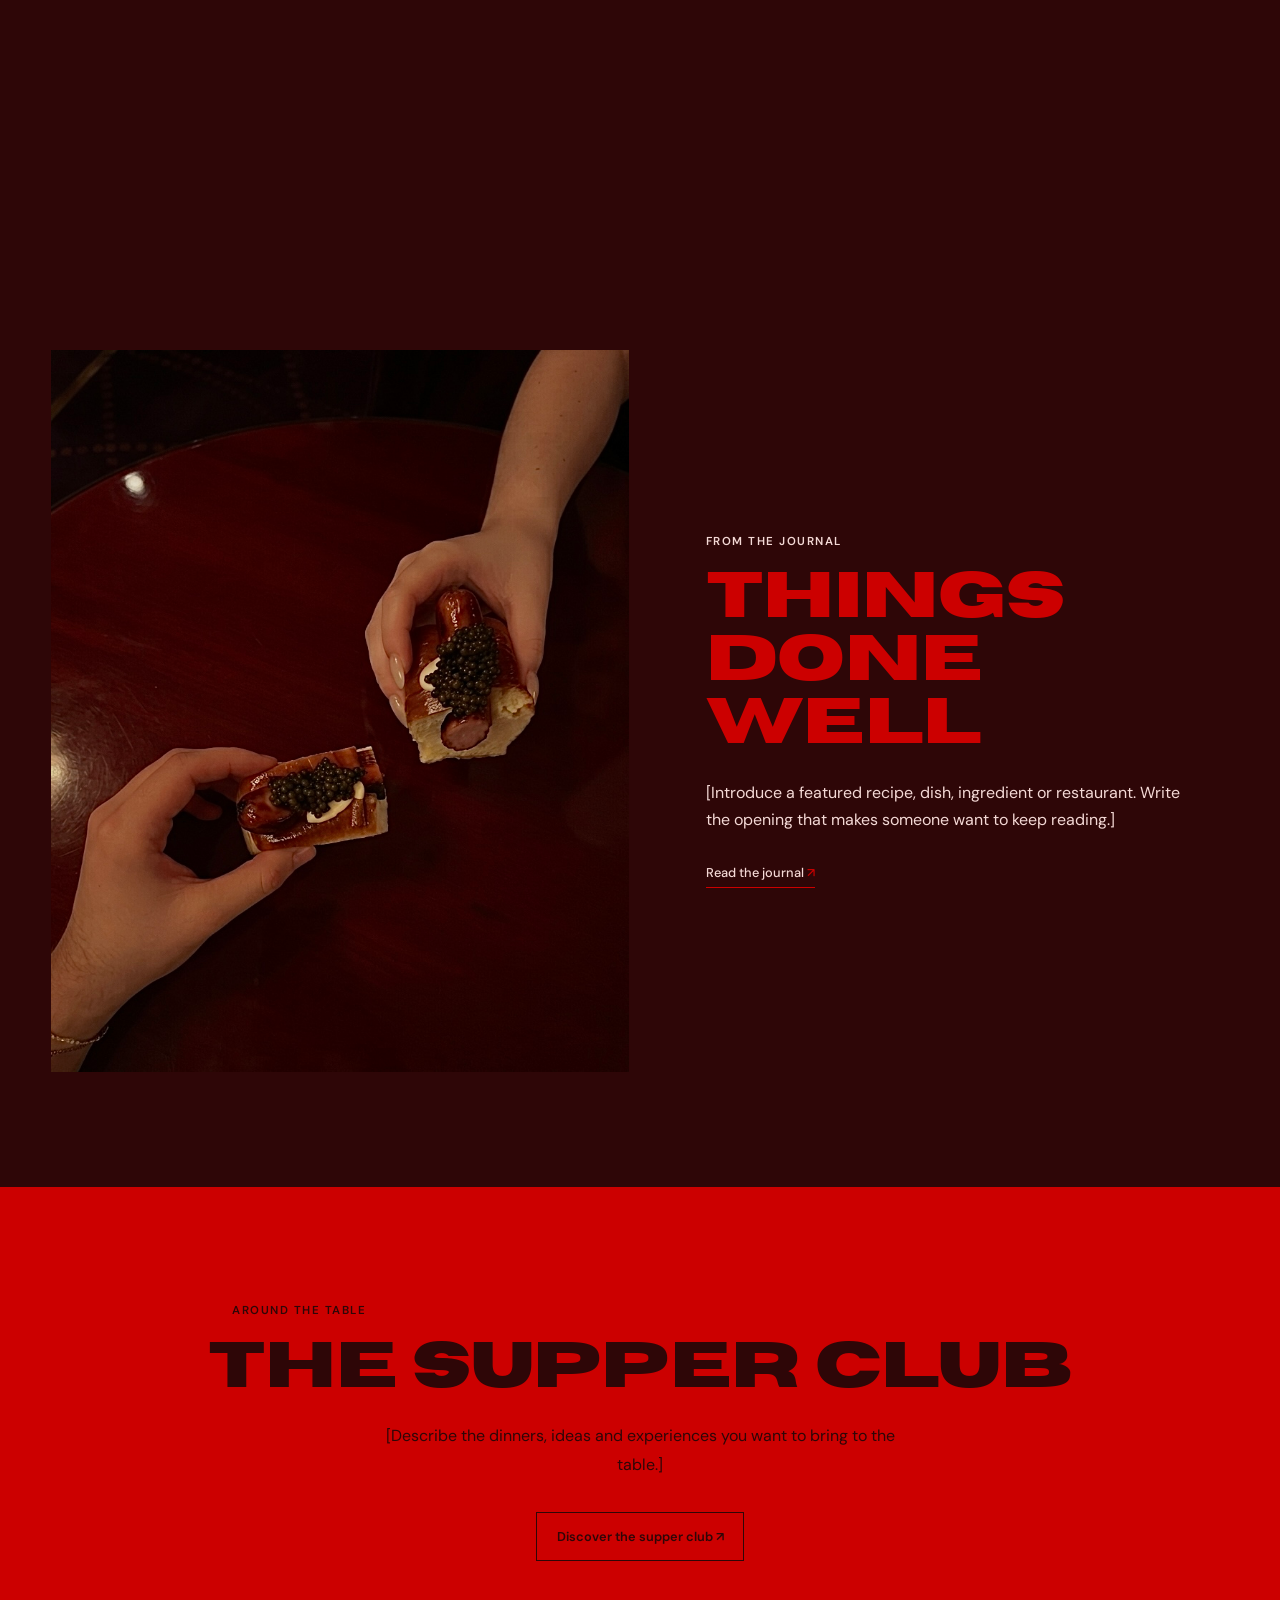
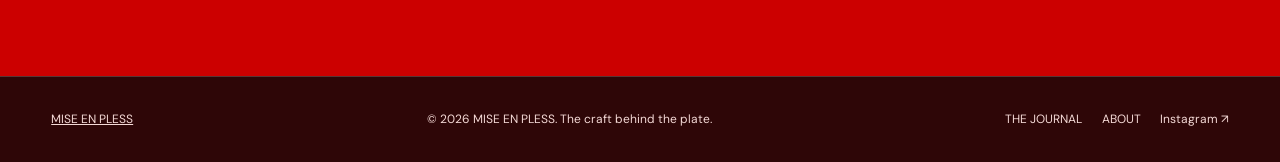
==== commit f009baeb: "Update index.html" ====
--- a/index.html
+++ b/index.html
@@ -88,9 +88,8 @@
     </div> -->
 
     
-  <div class="hero-gallery">
-  
-    <div class="hero-panel hero-panel--left">
+
+    <div class="hero-gallery">
       <video
         class="hero-video"
         autoplay
@@ -103,20 +102,7 @@
         <source src="videos/hero.mp4" type="video/mp4">
       </video>
     </div>
-  
-    <div class="hero-panel hero-panel--right">
-      <video
-        class="hero-video"
-        autoplay
-        muted
-        loop
-        playsinline
-        preload="metadata"
-        aria-hidden="true"
-      >
-        <source src="videos/hero.mp4" type="video/mp4">
-      </video>
-    </div>
+
   
   </div>
 
--- a/css/style.css
+++ b/css/style.css
@@ -480,6 +480,7 @@
     width: 28vw;
   }
 
+
   .hero-copy {
     width: min(100%, 540px);
   }
@@ -843,6 +844,17 @@
   border: 0;
   border-radius: 0;
 }
+
+.hero .hero-video {
+     display: block;
+     width: 100%;
+     height: 100%;
+     max-width: none;
+     object-fit: cover;
+     object-position: center;
+     border: 0;
+     border-radius: 0;
+   }
 
 .hero .hero-gallery::after {
   content: '';
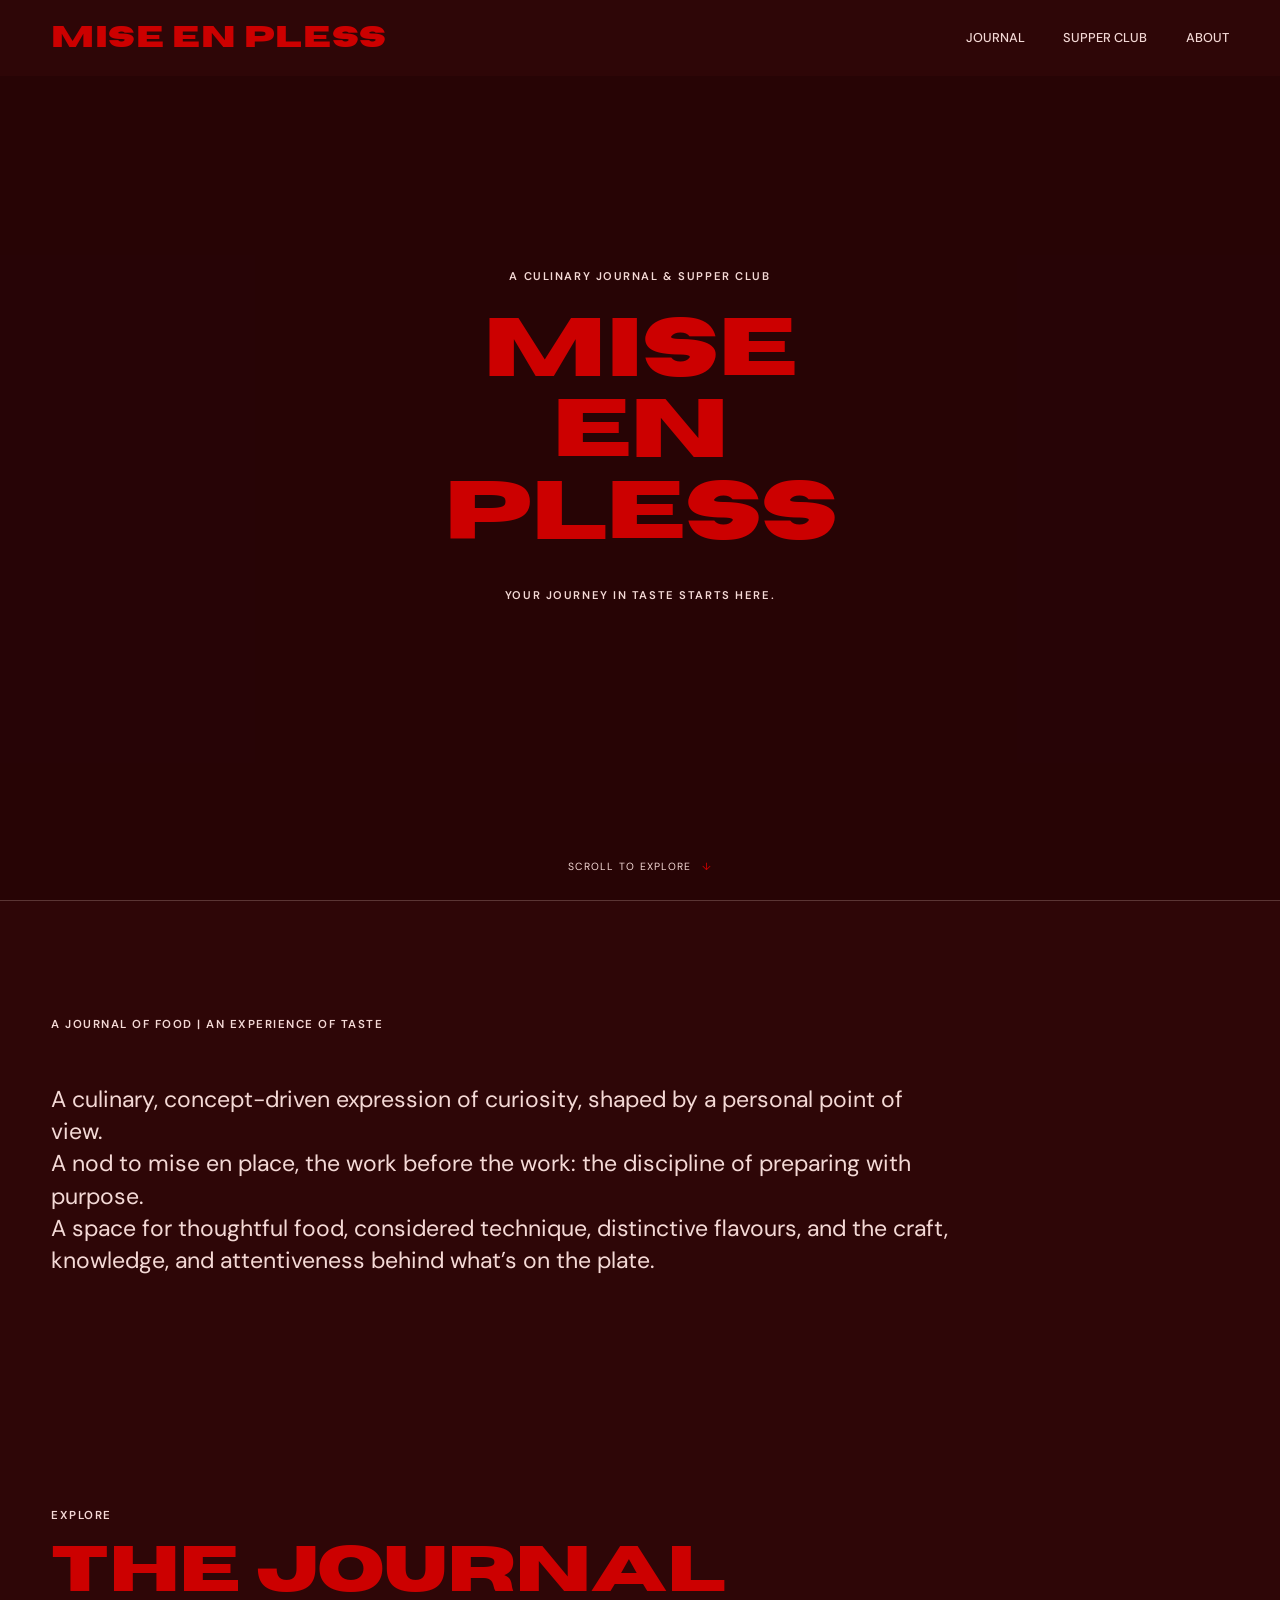
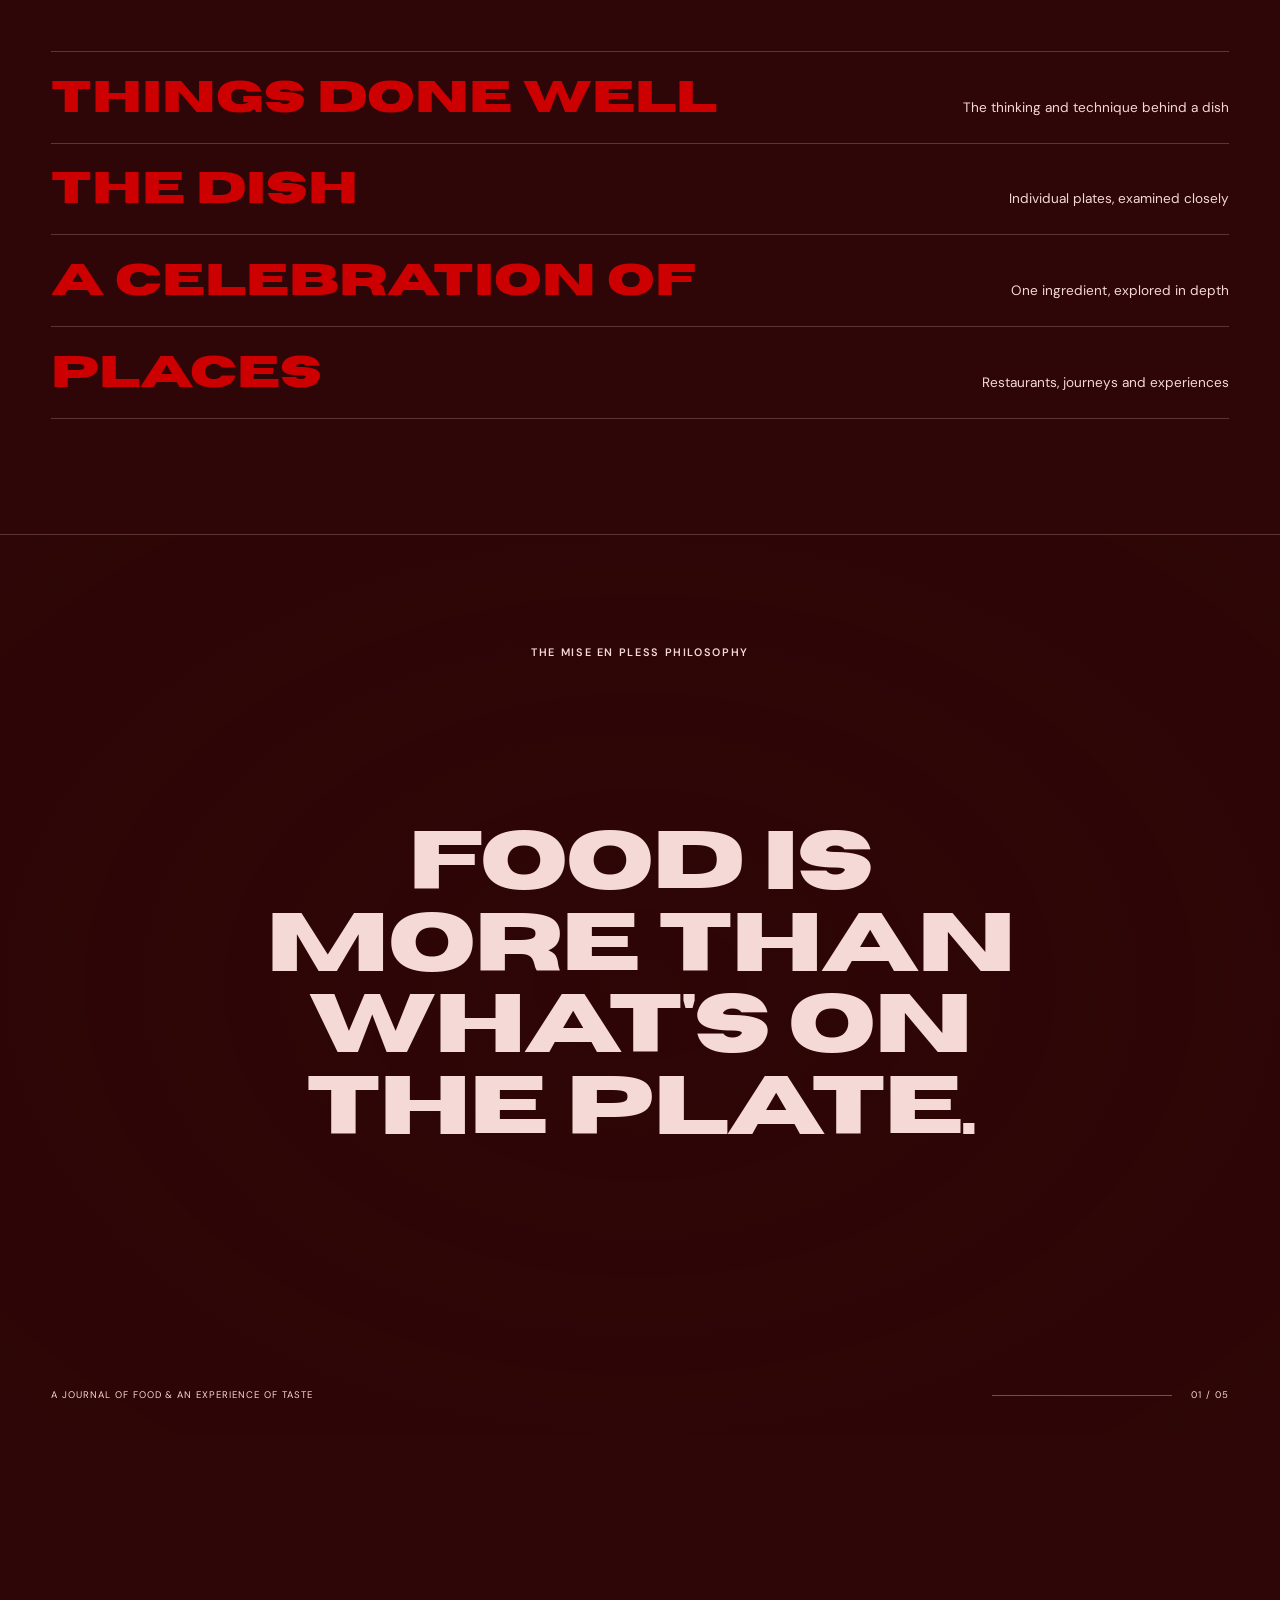
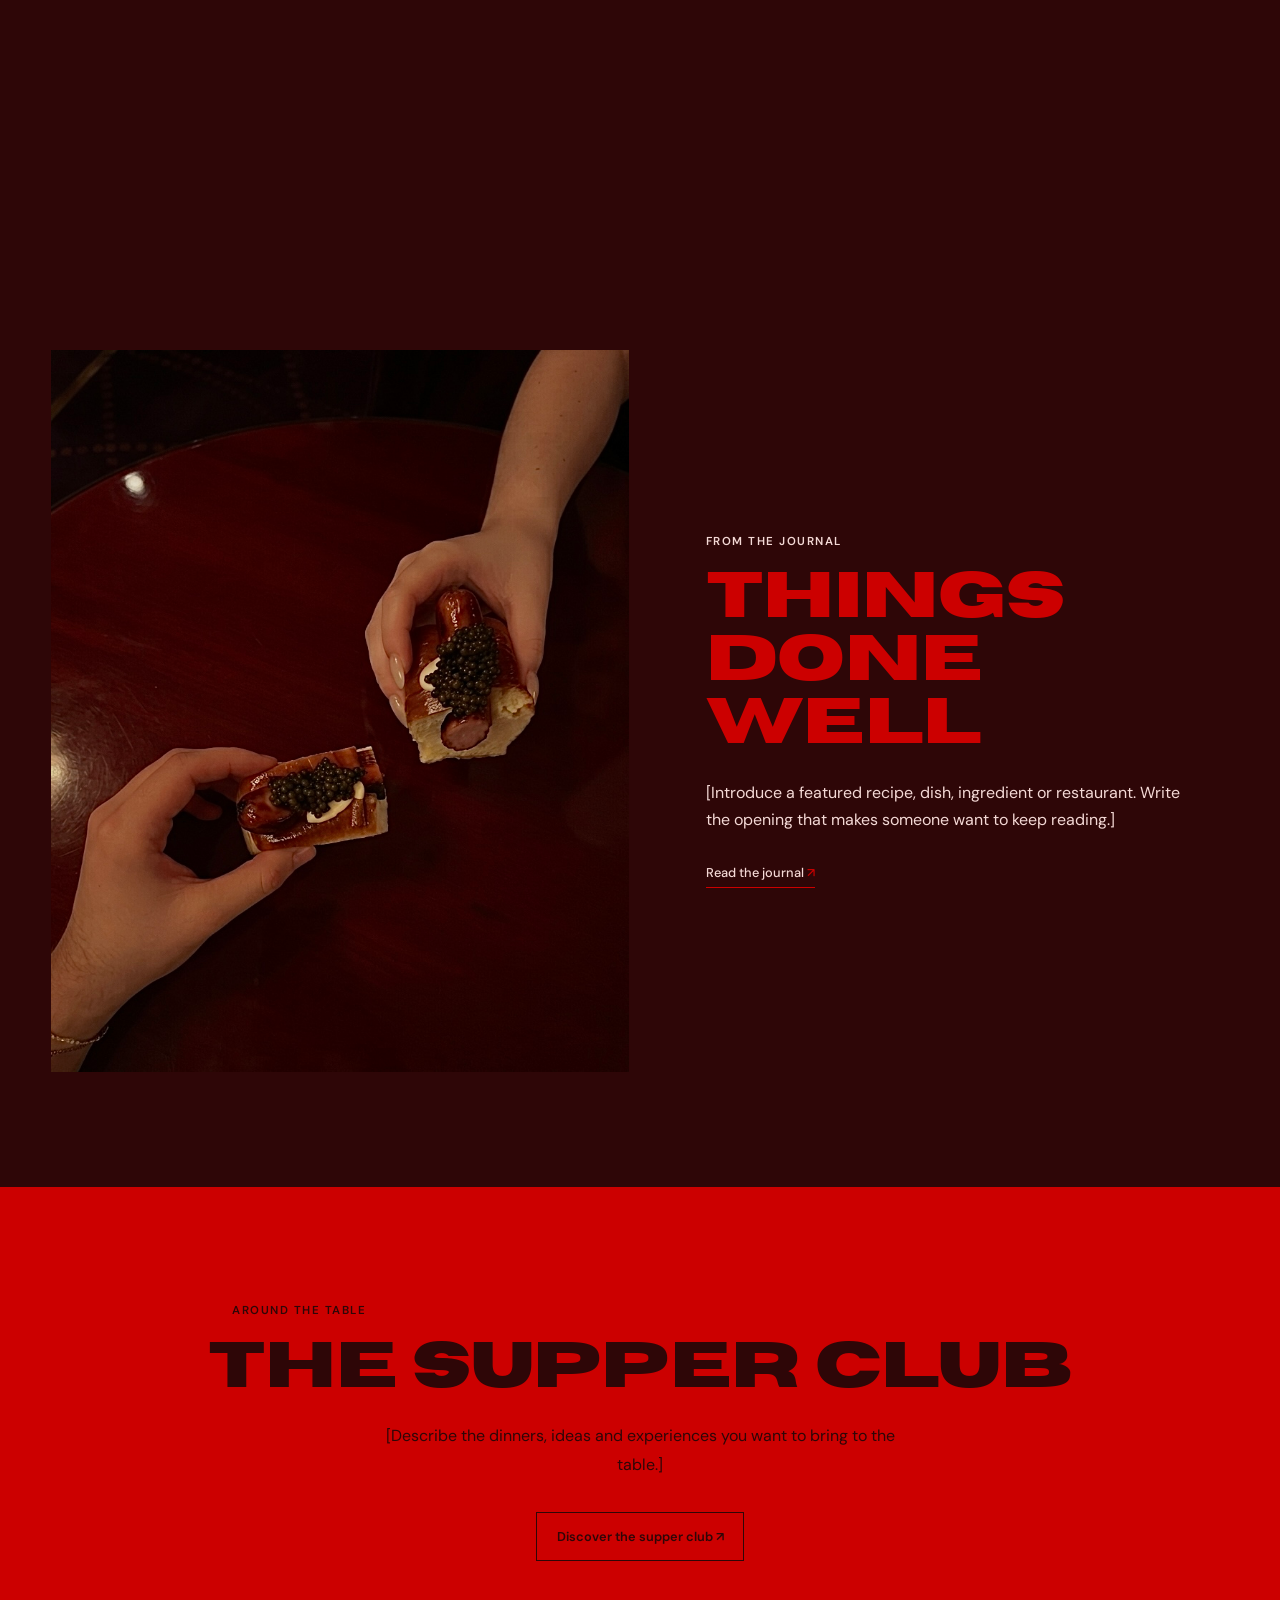
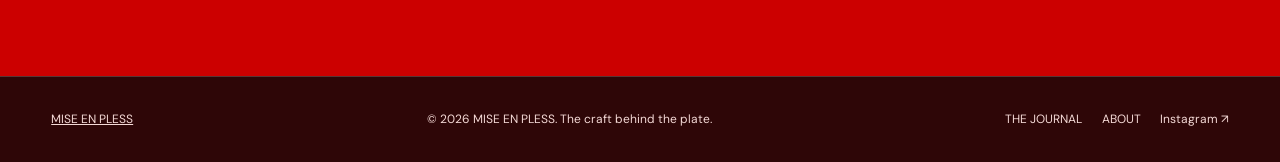
==== commit a79fa279: "Update index.html" ====
--- a/index.html
+++ b/index.html
@@ -64,31 +64,6 @@
 
     <!-- HERO: TWO PHOTOGRAPHS + CENTRAL TEXT -->
   <section class="hero" aria-labelledby="hero-title">
-  
-    <!-- <div class="hero-gallery">
-  
-      <div class="hero-panel hero-panel--left">
-        <!-- Replace with your first photograph -->
-        <img
-          src="images/hero-left.jpg"
-          alt=""
-          class="hero-image"
-        >
-      </div>
-  
-      <div class="hero-panel hero-panel--right">
-        <!-- Replace with your second photograph -->
-        <img
-          src="images/hero-right.jpg"
-          alt=""
-          class="hero-image"
-        >
-      </div>
-  
-    </div> -->
-
-    
-
     <div class="hero-gallery">
       <video
         class="hero-video"
--- a/css/style.css
+++ b/css/style.css
@@ -845,16 +845,26 @@
   border-radius: 0;
 }
 
+
+.hero-gallery {
+  position: absolute;
+  inset: 0;
+  display: block;
+  overflow: hidden;
+}
+
 .hero .hero-video {
-     display: block;
-     width: 100%;
-     height: 100%;
-     max-width: none;
-     object-fit: cover;
-     object-position: center;
-     border: 0;
-     border-radius: 0;
-   }
+  position: absolute;
+  inset: 0;
+  width: 100%;
+  height: 100%;
+  max-width: none;
+  object-fit: cover;
+  object-position: center 70%;
+  border: 0;
+  border-radius: 0;
+}
+
 
 .hero .hero-gallery::after {
   content: '';
@@ -874,7 +884,8 @@
   width: min(90%, 760px);
   padding: clamp(1.5rem, 4vw, 3rem);
   text-align: center;
-  background: rgba(46, 6, 7, .78);
+  background: transparent;
+  transform: translateY(-40px);
 }
 
 .hero .hero-overlay .eyebrow {
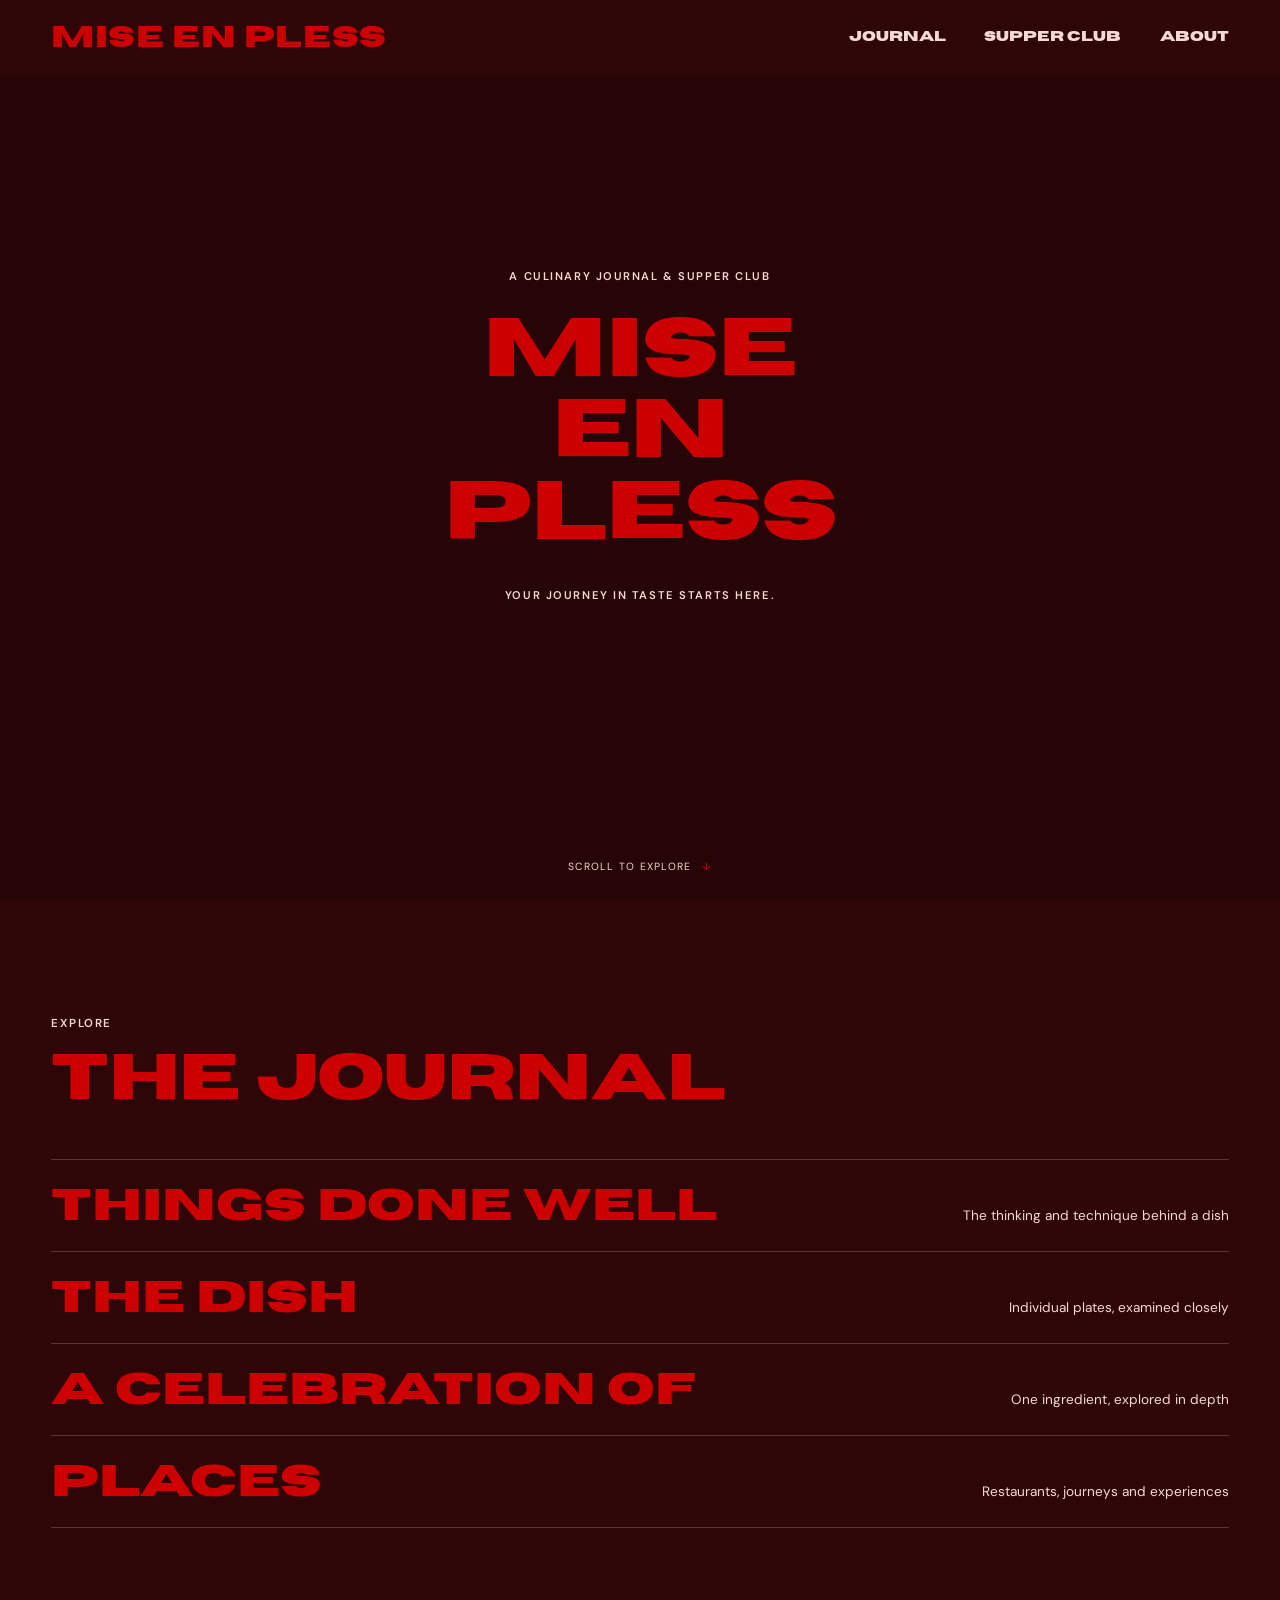
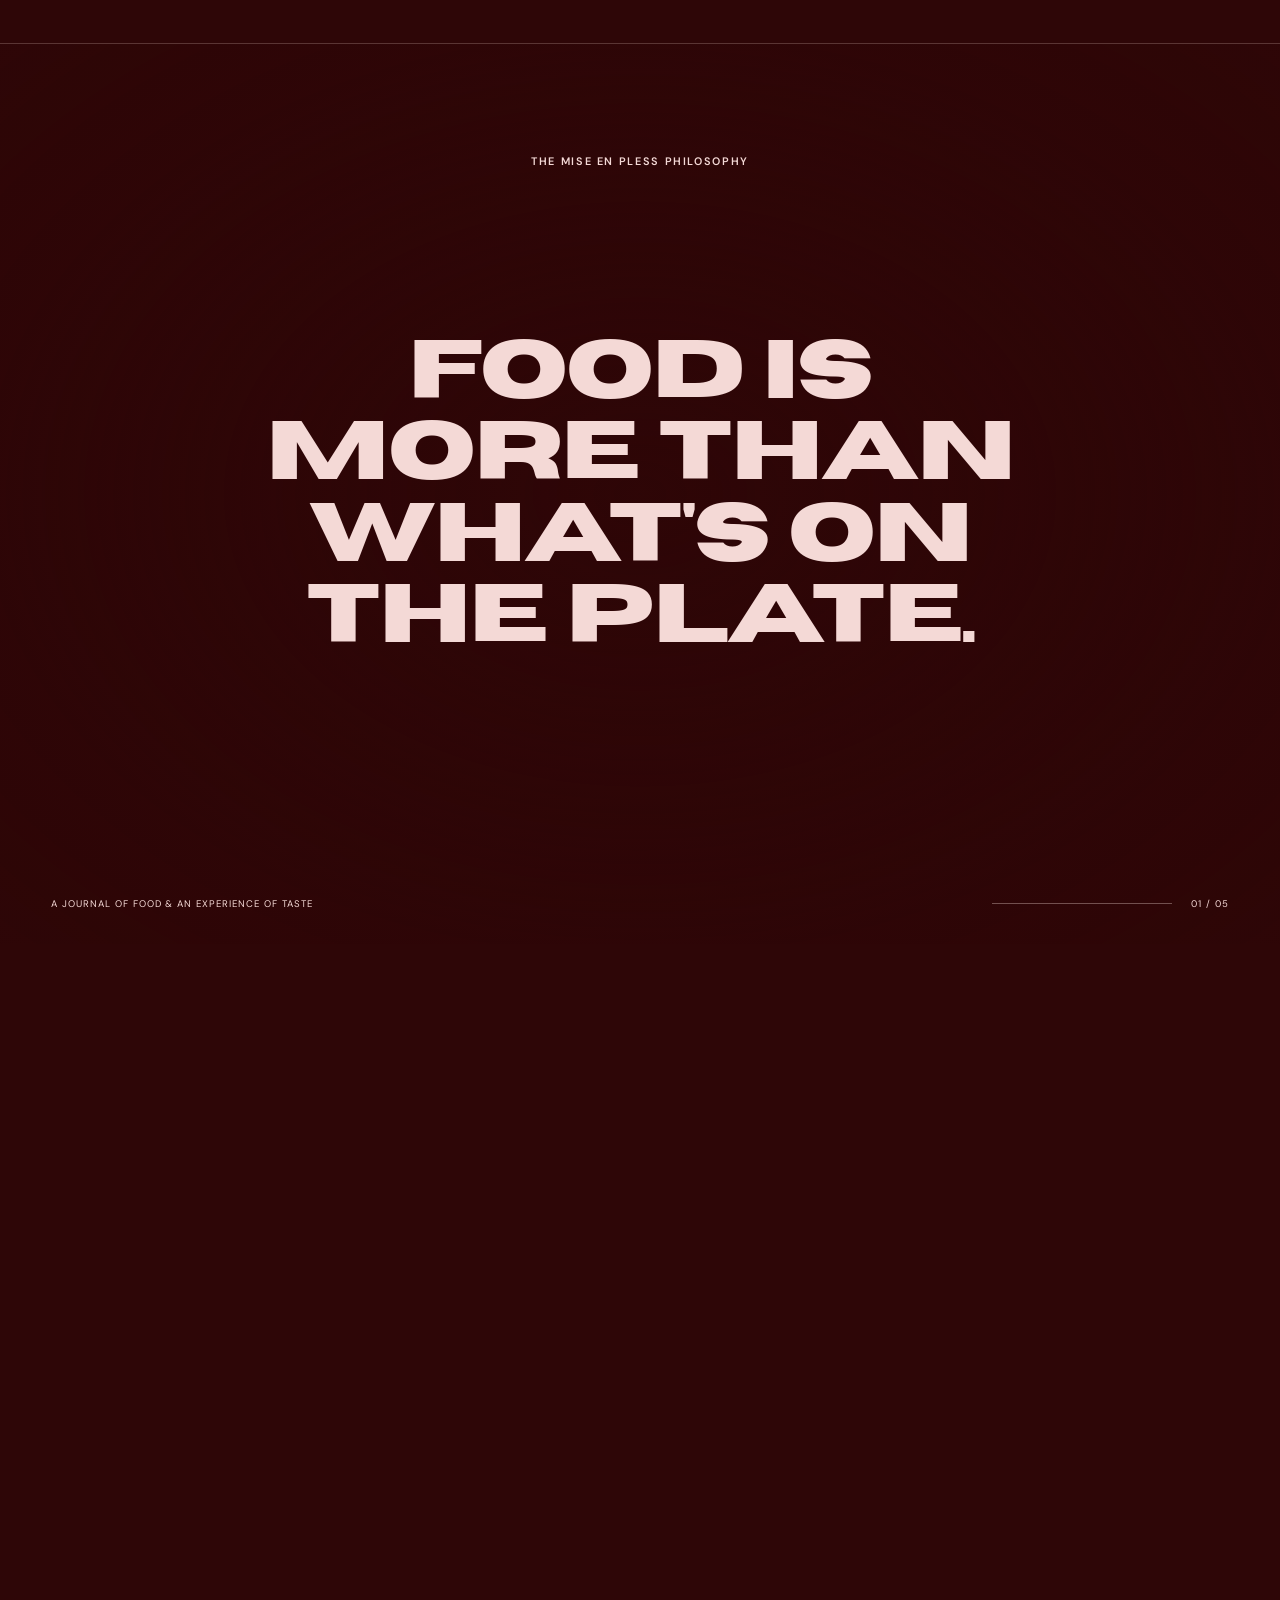
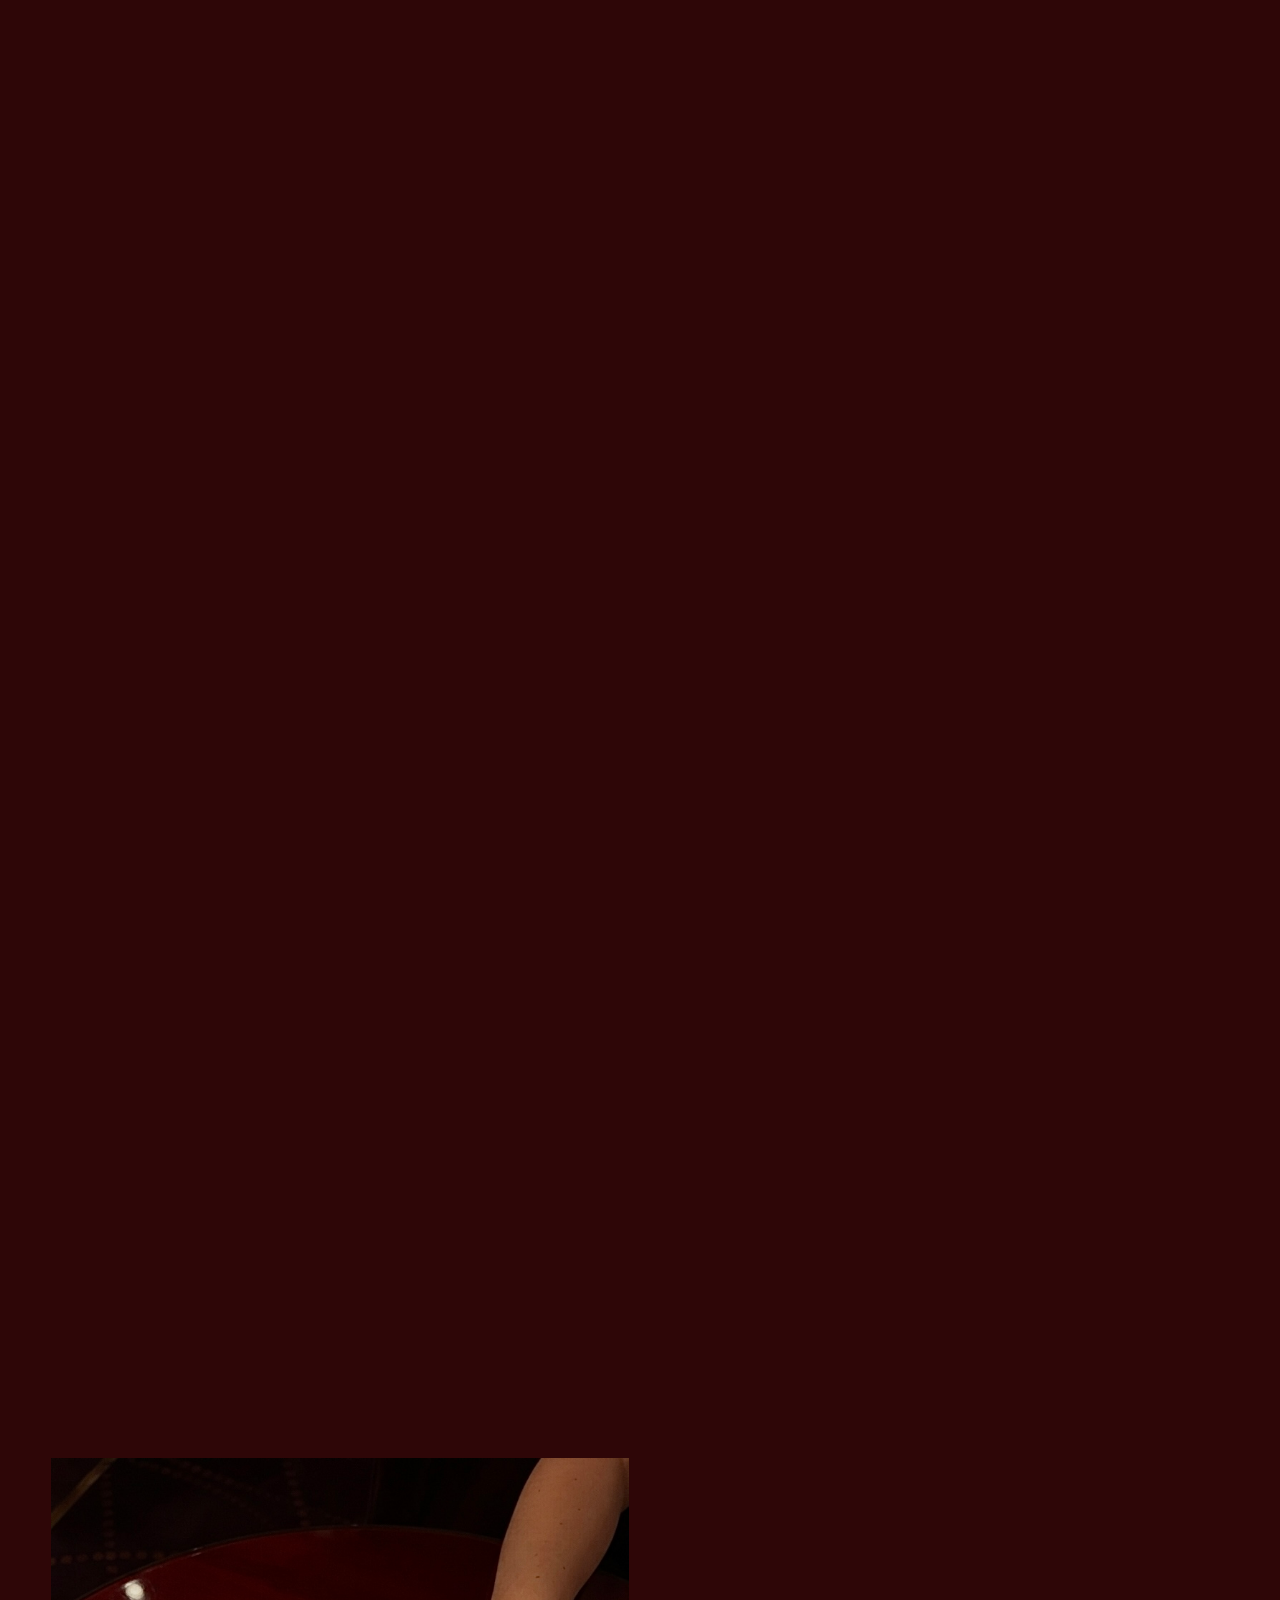
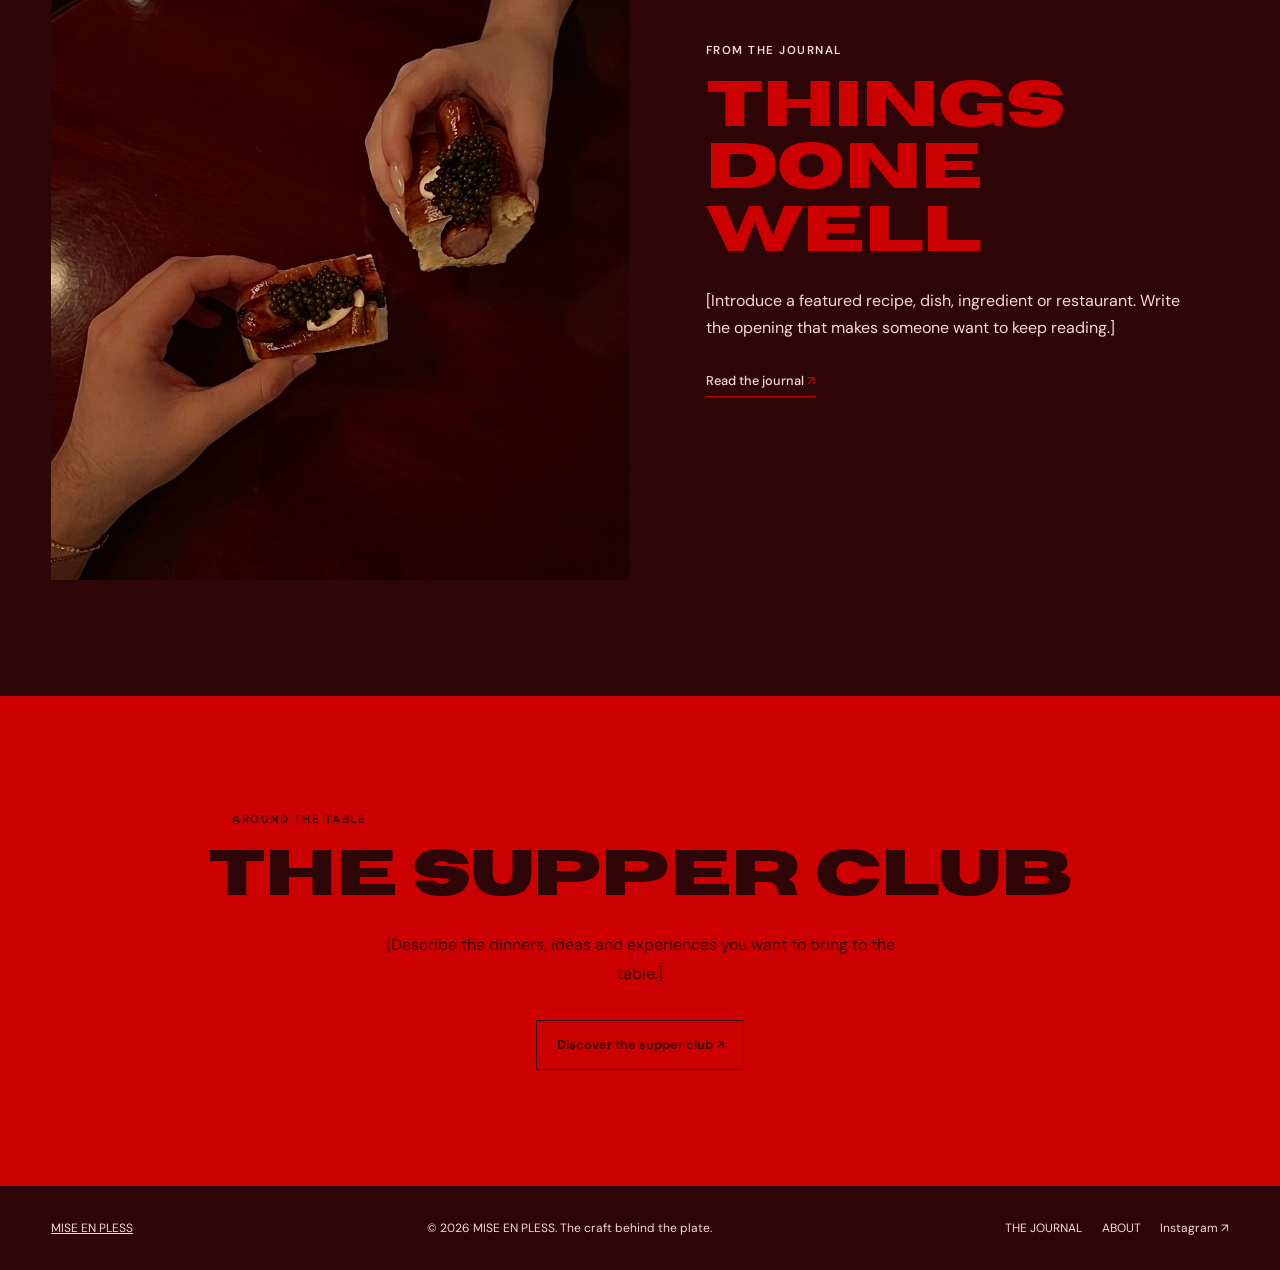
==== commit 6488dc8e: "Update index.html" ====
--- a/index.html
+++ b/index.html
@@ -105,17 +105,6 @@
   
   </section>
 
-    <!-- JOURNAL INTRODUCTION -->
-    <section class="intro" id="explore">
-      <p class="eyebrow">A journal of food | An experience of taste</p>
-
-      <p class="lede">
-        A culinary, concept-driven expression of curiosity, shaped by a personal point of view. <br>
-        A nod to mise en place, the work before the work: the discipline of preparing with purpose. <br>
-        A space for thoughtful food, considered technique, distinctive flavours, and the craft, knowledge, and attentiveness behind what’s on the plate.
-      </p>
-    </section>
-
     <!-- JOURNAL CATEGORIES -->
     <section class="journal-index" aria-label="Explore the journal">
 
--- a/css/style.css
+++ b/css/style.css
@@ -737,7 +737,7 @@
 .bar .main-nav a {
   position: relative;
   color: var(--ink);
-  font-family: var(--text);
+  font-family: var(--display);
   font-size: .8rem;
   font-weight: 500;
   line-height: 1.4;
@@ -861,6 +861,7 @@
   max-width: none;
   object-fit: cover;
   object-position: center 70%;
+  filter: brightness(0.45);
   border: 0;
   border-radius: 0;
 }
@@ -1391,3 +1392,113 @@
   }
 }
 
+
+
+/* ========================================
+   SUPPER CLUB PAGE
+======================================== */
+
+.supper-page {
+  width: 100%;
+}
+
+/* Default spacing for sections on this page */
+.supper-page section:not(.hero) {
+  padding: 5vw var(--pad);
+}
+
+/* Main Supper Club header spacing */
+.supper-page .page-head {
+  padding: 5vw var(--pad);
+}
+
+/* Two-column layout: image left, text right */
+.supper-content {
+  display: grid;
+  grid-template-columns: minmax(0, 1fr) minmax(0, 2fr);
+  gap: clamp(2rem, 4vw, 4rem);
+
+  width: min(100% - 3rem, 1400px);
+  margin: 1rem auto 0;
+  align-items: start;
+}
+
+/* Supper club image */
+.supper-image {
+  display: block;
+  width: 100%;
+  aspect-ratio: 4 / 5;
+  object-fit: cover;
+  object-position: center;
+}
+
+/* Text column */
+.supper-details {
+  display: flex;
+  flex-direction: column;
+  gap: 1.25rem;
+}
+
+/* Individual content sections */
+.supper-page .supper-details > .supper-section {
+  padding: 1.5vw 0;
+  margin: 0;
+}
+
+.supper-section h3 {
+  margin: 0 0 0.5rem;
+  font-size: 1.1rem;
+  font-weight: 400;
+}
+
+.supper-section p {
+  margin: 0;
+  padding: 0;
+  max-width: 42rem;
+}
+
+/* Contact line */
+.supper-contact {
+  margin-top: 1.5rem;
+  padding-top: 1.5rem;
+  border-top: 1px solid currentColor;
+}
+
+.supper-contact p {
+  margin: 0;
+}
+
+.supper-contact a {
+  color: inherit;
+  text-decoration: underline;
+  text-underline-offset: 0.2em;
+}
+
+/* Responsive layout */
+@media (max-width: 700px) {
+  .supper-content {
+    grid-template-columns: 1fr;
+    gap: 2rem;
+    width: calc(100% - 2rem);
+    margin-top: 2.5rem;
+  }
+
+  .supper-image {
+    aspect-ratio: 4 / 3;
+  }
+
+  .supper-details {
+    gap: 1rem;
+  }
+
+  .supper-page .supper-details > .supper-section {
+    padding: 1rem 0;
+  }
+
+  .supper-contact {
+    margin-top: 0.5rem;
+  }
+}
+
+
+
